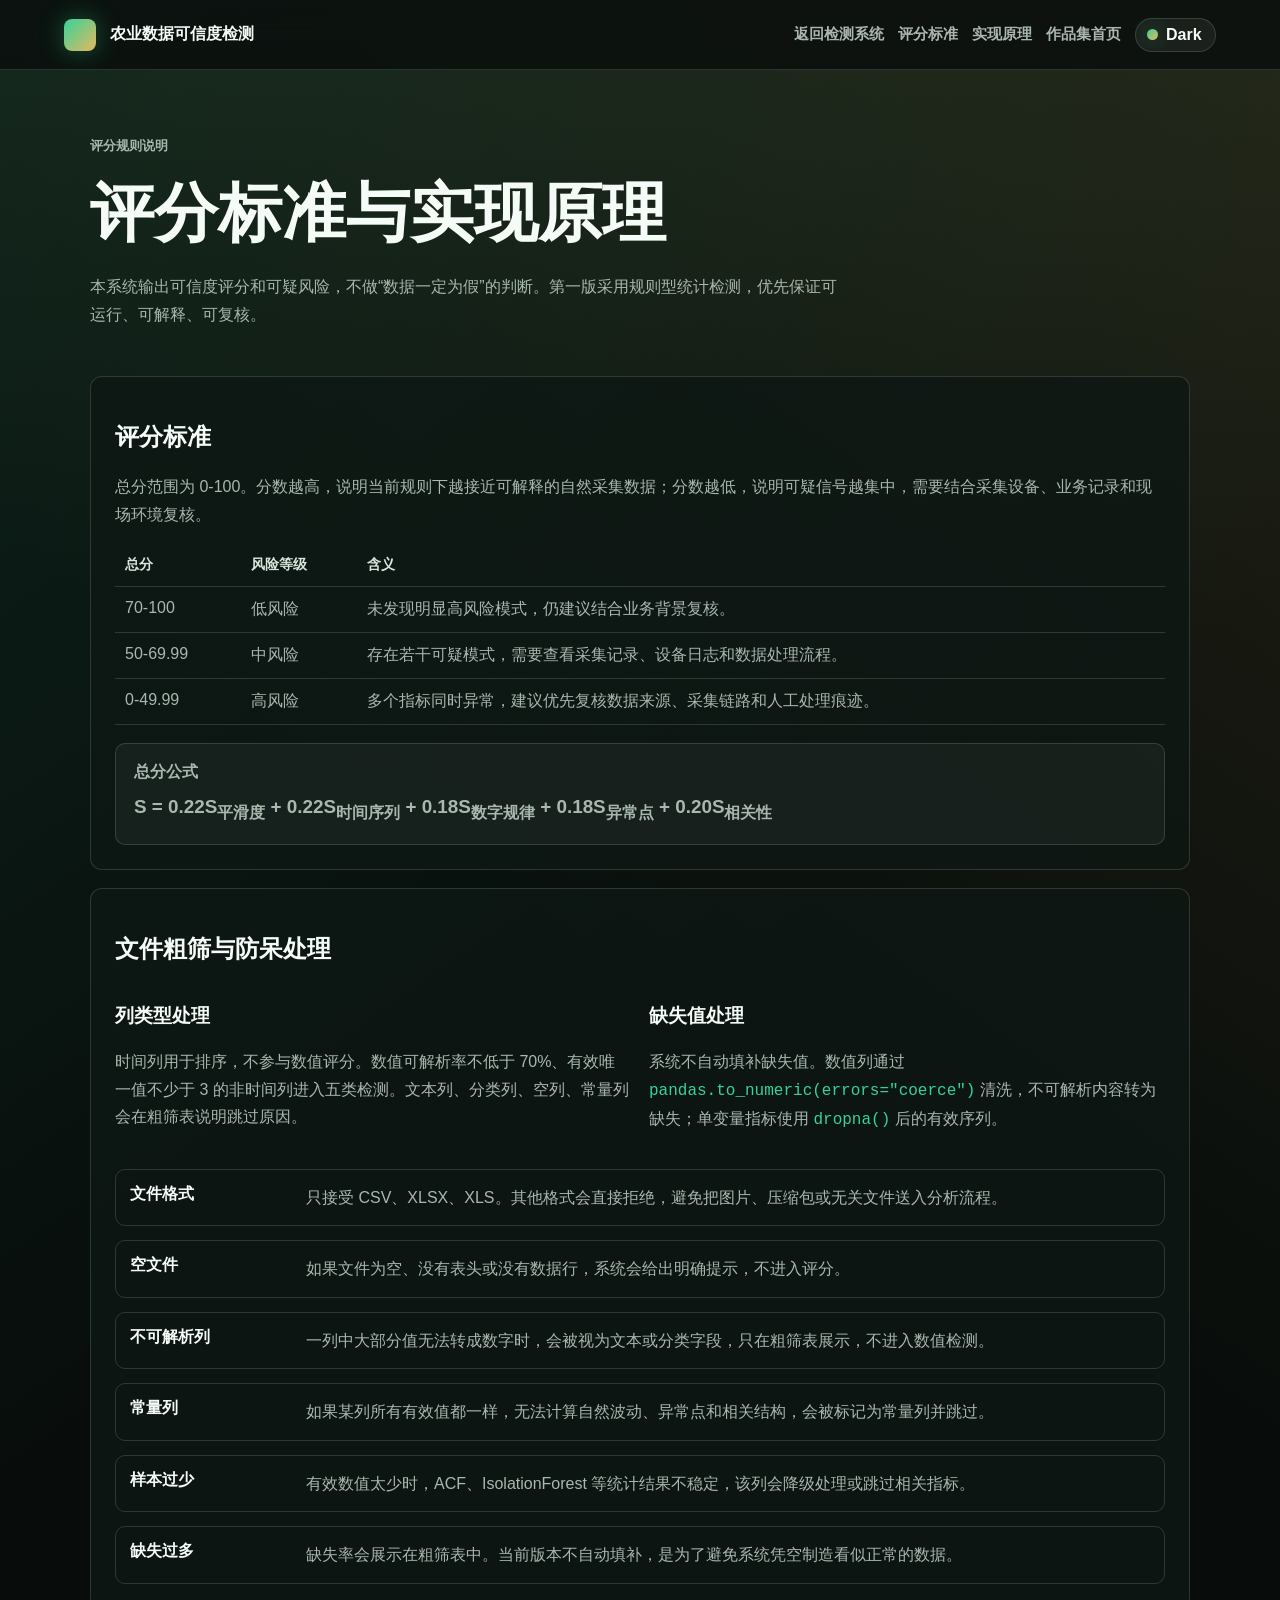
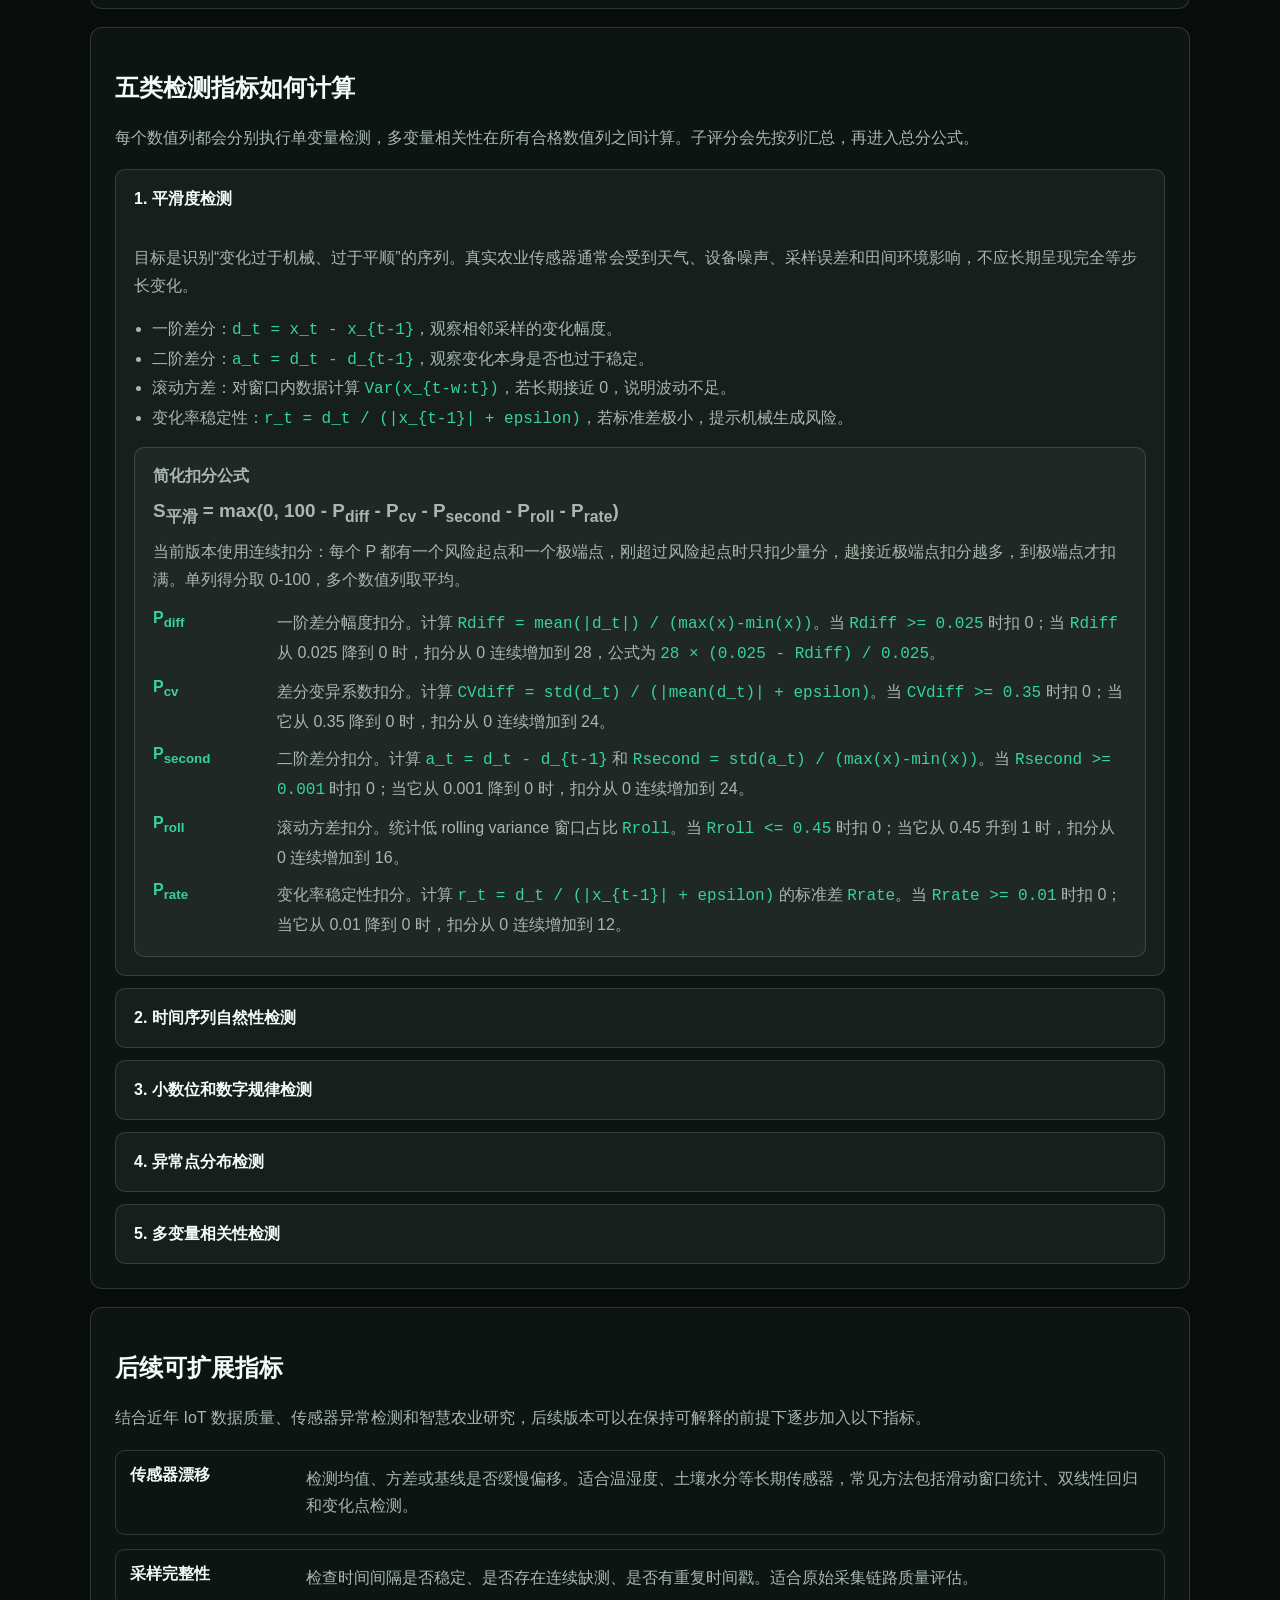
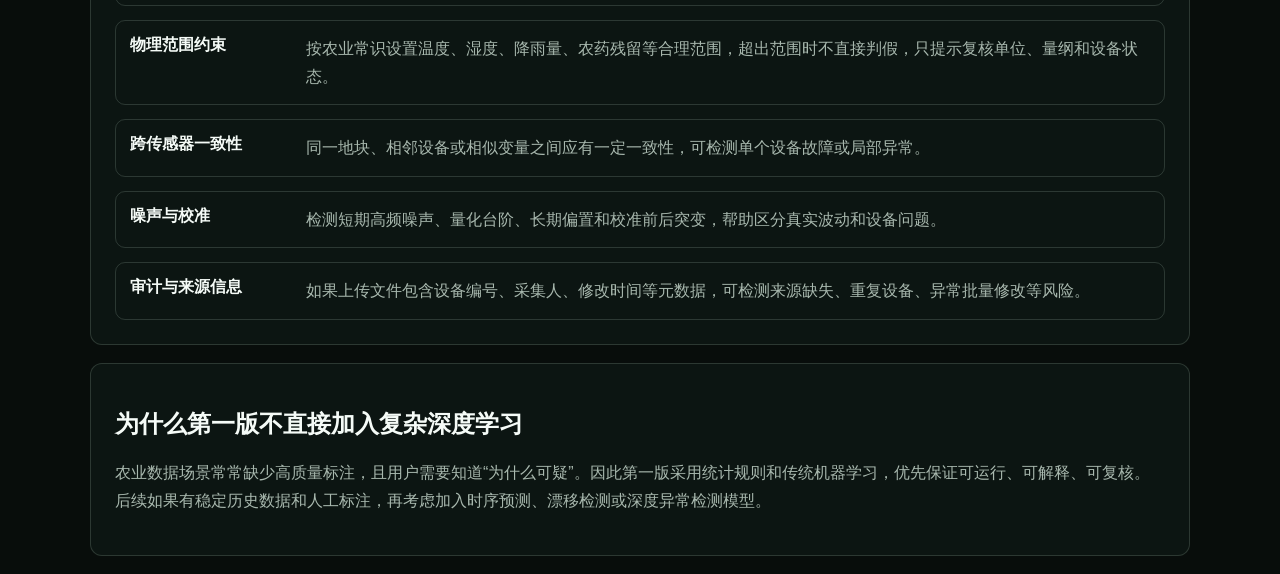
==== web/methodology.html @ 976e3858 "Use continuous penalties for trust scoring" ====
<!doctype html>
<html lang="zh-CN">
<head>
  <meta charset="utf-8">
  <meta name="viewport" content="width=device-width, initial-scale=1">
  <title>评分标准与实现原理</title>
  <script>document.documentElement.dataset.theme = localStorage.getItem("agri-trust-theme") || "dark";</script>
  <link rel="stylesheet" href="assets/styles.css?v=20260522c">
</head>
<body class="method-page">
  <header class="shell-header">
    <a class="brand" href="/agri-trust/">
      <span class="brand-mark"></span>
      <span>农业数据可信度检测</span>
    </a>
    <nav>
      <a href="/agri-trust/">返回检测系统</a>
      <a href="#scoring">评分标准</a>
      <a href="#principles">实现原理</a>
      <a href="http://39.106.238.181/">作品集首页</a>
      <button class="theme-toggle" type="button" data-theme-toggle aria-label="切换深浅色主题">
        <span class="theme-dot"></span>
        <span data-theme-label>Dark</span>
      </button>
    </nav>
  </header>

  <main class="method-wrap">
    <section class="method-hero">
      <p class="eyebrow">评分规则说明</p>
      <h1>评分标准与实现原理</h1>
      <p>本系统输出可信度评分和可疑风险，不做“数据一定为假”的判断。第一版采用规则型统计检测，优先保证可运行、可解释、可复核。</p>
    </section>

    <section id="scoring" class="method-card">
      <h2>评分标准</h2>
      <p>总分范围为 0-100。分数越高，说明当前规则下越接近可解释的自然采集数据；分数越低，说明可疑信号越集中，需要结合采集设备、业务记录和现场环境复核。</p>
      <div class="table-wrap">
        <table>
          <thead><tr><th>总分</th><th>风险等级</th><th>含义</th></tr></thead>
          <tbody>
            <tr><td>70-100</td><td>低风险</td><td>未发现明显高风险模式，仍建议结合业务背景复核。</td></tr>
            <tr><td>50-69.99</td><td>中风险</td><td>存在若干可疑模式，需要查看采集记录、设备日志和数据处理流程。</td></tr>
            <tr><td>0-49.99</td><td>高风险</td><td>多个指标同时异常，建议优先复核数据来源、采集链路和人工处理痕迹。</td></tr>
          </tbody>
        </table>
      </div>
      <div class="formula-box">
        <span>总分公式</span>
        <p class="formula">S = 0.22S<sub>平滑度</sub> + 0.22S<sub>时间序列</sub> + 0.18S<sub>数字规律</sub> + 0.18S<sub>异常点</sub> + 0.20S<sub>相关性</sub></p>
      </div>
    </section>

    <section id="screening" class="method-card">
      <h2>文件粗筛与防呆处理</h2>
      <div class="method-columns">
        <div>
          <h3>列类型处理</h3>
          <p>时间列用于排序，不参与数值评分。数值可解析率不低于 70%、有效唯一值不少于 3 的非时间列进入五类检测。文本列、分类列、空列、常量列会在粗筛表说明跳过原因。</p>
        </div>
        <div>
          <h3>缺失值处理</h3>
          <p>系统不自动填补缺失值。数值列通过 <code>pandas.to_numeric(errors="coerce")</code> 清洗，不可解析内容转为缺失；单变量指标使用 <code>dropna()</code> 后的有效序列。</p>
        </div>
      </div>
      <div class="method-list compact-list">
        <div><b>文件格式</b><span>只接受 CSV、XLSX、XLS。其他格式会直接拒绝，避免把图片、压缩包或无关文件送入分析流程。</span></div>
        <div><b>空文件</b><span>如果文件为空、没有表头或没有数据行，系统会给出明确提示，不进入评分。</span></div>
        <div><b>不可解析列</b><span>一列中大部分值无法转成数字时，会被视为文本或分类字段，只在粗筛表展示，不进入数值检测。</span></div>
        <div><b>常量列</b><span>如果某列所有有效值都一样，无法计算自然波动、异常点和相关结构，会被标记为常量列并跳过。</span></div>
        <div><b>样本过少</b><span>有效数值太少时，ACF、IsolationForest 等统计结果不稳定，该列会降级处理或跳过相关指标。</span></div>
        <div><b>缺失过多</b><span>缺失率会展示在粗筛表中。当前版本不自动填补，是为了避免系统凭空制造看似正常的数据。</span></div>
      </div>
    </section>

    <section id="principles" class="method-card">
      <h2>五类检测指标如何计算</h2>
      <p>每个数值列都会分别执行单变量检测，多变量相关性在所有合格数值列之间计算。子评分会先按列汇总，再进入总分公式。</p>
      <div class="metric-accordion">
        <details open>
          <summary>1. 平滑度检测</summary>
          <p>目标是识别“变化过于机械、过于平顺”的序列。真实农业传感器通常会受到天气、设备噪声、采样误差和田间环境影响，不应长期呈现完全等步长变化。</p>
          <ul>
            <li>一阶差分：<code>d_t = x_t - x_{t-1}</code>，观察相邻采样的变化幅度。</li>
            <li>二阶差分：<code>a_t = d_t - d_{t-1}</code>，观察变化本身是否也过于稳定。</li>
            <li>滚动方差：对窗口内数据计算 <code>Var(x_{t-w:t})</code>，若长期接近 0，说明波动不足。</li>
            <li>变化率稳定性：<code>r_t = d_t / (|x_{t-1}| + epsilon)</code>，若标准差极小，提示机械生成风险。</li>
          </ul>
          <div class="formula-box compact-formula">
            <span>简化扣分公式</span>
            <p class="formula">S<sub>平滑</sub> = max(0, 100 - P<sub>diff</sub> - P<sub>cv</sub> - P<sub>second</sub> - P<sub>roll</sub> - P<sub>rate</sub>)</p>
            <p>当前版本使用连续扣分：每个 P 都有一个风险起点和一个极端点，刚超过风险起点时只扣少量分，越接近极端点扣分越多，到极端点才扣满。单列得分取 0-100，多个数值列取平均。</p>
            <dl class="symbol-list">
              <dt>P<sub>diff</sub></dt><dd>一阶差分幅度扣分。计算 <code>Rdiff = mean(|d_t|) / (max(x)-min(x))</code>。当 <code>Rdiff >= 0.025</code> 时扣 0；当 <code>Rdiff</code> 从 0.025 降到 0 时，扣分从 0 连续增加到 28，公式为 <code>28 × (0.025 - Rdiff) / 0.025</code>。</dd>
              <dt>P<sub>cv</sub></dt><dd>差分变异系数扣分。计算 <code>CVdiff = std(d_t) / (|mean(d_t)| + epsilon)</code>。当 <code>CVdiff >= 0.35</code> 时扣 0；当它从 0.35 降到 0 时，扣分从 0 连续增加到 24。</dd>
              <dt>P<sub>second</sub></dt><dd>二阶差分扣分。计算 <code>a_t = d_t - d_{t-1}</code> 和 <code>Rsecond = std(a_t) / (max(x)-min(x))</code>。当 <code>Rsecond >= 0.001</code> 时扣 0；当它从 0.001 降到 0 时，扣分从 0 连续增加到 24。</dd>
              <dt>P<sub>roll</sub></dt><dd>滚动方差扣分。统计低 rolling variance 窗口占比 <code>Rroll</code>。当 <code>Rroll <= 0.45</code> 时扣 0；当它从 0.45 升到 1 时，扣分从 0 连续增加到 16。</dd>
              <dt>P<sub>rate</sub></dt><dd>变化率稳定性扣分。计算 <code>r_t = d_t / (|x_{t-1}| + epsilon)</code> 的标准差 <code>Rrate</code>。当 <code>Rrate >= 0.01</code> 时扣 0；当它从 0.01 降到 0 时，扣分从 0 连续增加到 12。</dd>
            </dl>
          </div>
        </details>

        <details>
          <summary>2. 时间序列自然性检测</summary>
          <p>目标是判断数据是否具备真实采集数据常见的时间相关性，而不是随机拼接或过度拟合出来的序列。</p>
          <ul>
            <li>自相关：计算 <code>corr(x_t, x_{t-k})</code>，重点观察 lag 1-10 的相关性。</li>
            <li>ACF：使用 <code>statsmodels</code> 计算自相关函数，检查相关性是否随滞后阶数合理衰减。</li>
            <li>趋势变化：用一阶差分符号变化率判断趋势是否过于单调或过度频繁反转。</li>
            <li>周期性线索：观察 ACF 峰值是否显示合理周期，例如温度、湿度常见日周期。</li>
          </ul>
          <div class="formula-box compact-formula">
            <span>简化扣分公式</span>
            <p class="formula">S<sub>时序</sub> = max(0, 100 - P<sub>acf1</sub> - P<sub>sign</sub> - P<sub>trend</sub> - P<sub>acf-high</sub>)</p>
            <p>当前版本使用连续扣分：自相关越接近极端、趋势变化越少、线性趋势越强，扣分越多。接近阈值时只轻微扣分，极端情况才扣满。</p>
            <dl class="symbol-list">
              <dt>P<sub>acf1</sub></dt><dd>一阶自相关扣分。计算 <code>A1 = corr(x_t, x_{t-1})</code>。当 <code>A1</code> 从 0.98 升到 1 时，正相关扣分从 0 连续增加到 22；当 <code>A1</code> 从 -0.2 降到 -1 时，负相关扣分从 0 连续增加到 10。</dd>
              <dt>P<sub>sign</sub></dt><dd>趋势方向变化扣分。统计差分正负号变化率 <code>Rsign</code>。当 <code>Rsign >= 0.08</code> 时扣 0；当它从 0.08 降到 0 时，扣分从 0 连续增加到 20。</dd>
              <dt>P<sub>trend</sub></dt><dd>线性趋势扣分。计算样本序号 <code>t</code> 与数值 <code>x_t</code> 的相关强度 <code>T</code>，同时参考 <code>Rsign</code>。只有在 <code>T > 0.97</code> 且趋势反转偏少时扣分；<code>T</code> 越接近 1、<code>Rsign</code> 越接近 0，扣分越接近 18。</dd>
              <dt>P<sub>acf-high</sub></dt><dd>高阶自相关结构扣分。计算 lag 2 之后 ACF 绝对值最大值 <code>Ahigh</code>。当 <code>Ahigh >= 0.05</code> 时扣 0；当它从 0.05 降到 0 时，扣分从 0 连续增加到 10。</dd>
            </dl>
          </div>
        </details>

        <details>
          <summary>3. 小数位和数字规律检测</summary>
          <p>目标是识别人工录入或生成数据常见的“数字太整齐”现象。真实传感器数据的小数位、尾数和重复值通常不会过于集中。</p>
          <ul>
            <li>整数比例：统计 <code>x mod 1 = 0</code> 的比例。</li>
            <li>小数位分布：统计 0 位、1 位、2 位等小数精度是否异常集中。</li>
            <li>尾数分布：统计末位数字 0-9 的频率，检测是否大量集中在 0、5 或固定尾数。</li>
            <li>重复值比例：统计众数占比和连续重复长度。</li>
            <li>固定步长：观察相邻差分是否频繁落在同一个值。</li>
          </ul>
          <div class="formula-box compact-formula">
            <span>简化扣分公式</span>
            <p class="formula">S<sub>数字</sub> = max(0, 100 - P<sub>int</sub> - P<sub>decimal</sub> - P<sub>tail</sub> - P<sub>round</sub> - P<sub>dup</sub>)</p>
            <p>当前版本使用连续扣分：数字规律越集中，扣分越多；刚超过阈值时只是轻微风险，接近 100% 集中时才扣满。</p>
            <dl class="symbol-list">
              <dt>P<sub>int</sub></dt><dd>整数比例扣分。统计整数比例 <code>Rint</code>。当 <code>Rint <= 0.75</code> 时扣 0；当它从 0.75 升到 1 时，扣分从 0 连续增加到 24。</dd>
              <dt>P<sub>decimal</sub></dt><dd>小数位集中扣分。统计最常见小数位占比 <code>Rdecimal</code>。当 <code>Rdecimal <= 0.90</code> 时扣 0；当它从 0.90 升到 1 时，扣分从 0 连续增加到 20。</dd>
              <dt>P<sub>tail</sub></dt><dd>尾数集中扣分。统计最常见尾数占比 <code>Rtail</code>。当 <code>Rtail <= 0.35</code> 时扣 0；当它从 0.35 升到 1 时，扣分从 0 连续增加到 18。</dd>
              <dt>P<sub>round</sub></dt><dd>固定刻度扣分。统计落在 0.05 整数倍上的比例 <code>Rround</code>。当 <code>Rround <= 0.80</code> 时扣 0；当它从 0.80 升到 1 时，扣分从 0 连续增加到 16。</dd>
              <dt>P<sub>dup</sub></dt><dd>重复值扣分。计算重复比例 <code>Rdup = 1 - 唯一值数量 / 有效样本数</code>。当 <code>Rdup <= 0.45</code> 时扣 0；当它从 0.45 升到 1 时，扣分从 0 连续增加到 12。</dd>
            </dl>
          </div>
        </details>

        <details>
          <summary>4. 异常点分布检测</summary>
          <p>目标是判断序列中是否存在合理的自然波动。农业原始采集数据完全没有异常点并不一定更可信，可能意味着被过度清洗或生成得过于完美。</p>
          <ul>
            <li>z-score：<code>z = (x - mean) / std</code>，通常关注 <code>|z| &gt; 3</code> 的点。</li>
            <li>IQR：计算 <code>Q1 - 1.5IQR</code> 和 <code>Q3 + 1.5IQR</code> 外的点。</li>
            <li>IsolationForest：使用 <code>scikit-learn</code> 对单列数值进行无监督异常检测。</li>
            <li>异常比例：统计异常点占比是否过低或过高。</li>
          </ul>
          <div class="formula-box compact-formula">
            <span>简化扣分公式</span>
            <p class="formula">S<sub>异常</sub> = max(0, 100 - P<sub>none</sub> - P<sub>many</sub> - P<sub>few</sub> - P<sub>cv</sub>)</p>
            <p>当前版本使用连续扣分：异常点太少或太多都会增加风险，越接近极端情况扣分越多。“没有异常”不会被当成更好，而是作为可能过度清洗的线索。</p>
            <dl class="symbol-list">
              <dt>P<sub>none</sub></dt><dd>自然异常不足扣分。计算 z-score 和 IQR 检出的最大异常比例 <code>Rnatural</code>。当 <code>Rnatural >= 0.02</code> 时扣 0；当它从 0.02 降到 0 时，扣分从 0 连续增加到 28。</dd>
              <dt>P<sub>many</sub></dt><dd>异常过多扣分。综合 z-score、IQR 和 IsolationForest 的最大异常比例 <code>Rout</code>。当 <code>Rout <= 0.25</code> 时扣 0；当它从 0.25 升到 1 时，扣分从 0 连续增加到 24。</dd>
              <dt>P<sub>few</sub></dt><dd>异常过少扣分。样本量足够时，如果综合异常比例 <code>Rout</code> 低于 0.02，会从 0.02 到 0 连续扣 0-10 分，用于提示可能过度清洗。</dd>
              <dt>P<sub>cv</sub></dt><dd>整体变异不足扣分。计算 <code>CV = std(x) / (|mean(x)| + epsilon)</code>。当 <code>CV >= 0.005</code> 时扣 0；当它从 0.005 降到 0 时，扣分从 0 连续增加到 16。</dd>
            </dl>
          </div>
        </details>

        <details>
          <summary>5. 多变量相关性检测</summary>
          <p>目标是发现变量之间过强相关、完美线性关系或人为复制列。真实农业变量可能相关，但通常不会长期保持完全线性。</p>
          <ul>
            <li>Pearson 相关：检测线性关系，计算 <code>corr(X, Y)</code>。</li>
            <li>Spearman 相关：检测单调关系，适合非线性但排序关系很强的变量。</li>
            <li>相关矩阵：对所有合格数值列两两计算，并生成热力图。</li>
            <li>高相关阈值：若多个变量绝对相关系数接近 1，需要提示人工复核。</li>
          </ul>
          <div class="formula-box compact-formula">
            <span>简化扣分公式</span>
            <p class="formula">S<sub>相关</sub> = max(0, 100 - P<sub>perfect</sub> - P<sub>high</sub> - P<sub>avg</sub>)</p>
            <p>当前版本使用连续扣分：相关系数越接近 1 或 -1，扣分越多；只有近乎完美相关时才扣满。</p>
            <dl class="symbol-list">
              <dt>P<sub>perfect</sub></dt><dd>近乎完美相关扣分。计算所有变量对的 Pearson/Spearman 最大绝对相关 <code>Cmax</code>。当 <code>Cmax <= 0.999</code> 时扣 0；当它从 0.999 升到 1 时，扣分从 0 连续增加到 35。</dd>
              <dt>P<sub>high</sub></dt><dd>过强相关扣分。仍使用 <code>Cmax</code>。当 <code>Cmax <= 0.99</code> 时扣 0；当它从 0.99 升到 0.999 时，扣分从 0 连续增加到 14。</dd>
              <dt>P<sub>avg</sub></dt><dd>整体同步扣分。计算全部变量对 Pearson 绝对值平均数 <code>Cavg</code>。变量对不少于 3 时，若 <code>Cavg</code> 从 0.96 升到 1，扣分从 0 连续增加到 18。</dd>
            </dl>
          </div>
        </details>
      </div>
    </section>

    <section class="method-card">
      <h2>后续可扩展指标</h2>
      <p>结合近年 IoT 数据质量、传感器异常检测和智慧农业研究，后续版本可以在保持可解释的前提下逐步加入以下指标。</p>
      <div class="method-list compact-list">
        <div><b>传感器漂移</b><span>检测均值、方差或基线是否缓慢偏移。适合温湿度、土壤水分等长期传感器，常见方法包括滑动窗口统计、双线性回归和变化点检测。</span></div>
        <div><b>采样完整性</b><span>检查时间间隔是否稳定、是否存在连续缺测、是否有重复时间戳。适合原始采集链路质量评估。</span></div>
        <div><b>物理范围约束</b><span>按农业常识设置温度、湿度、降雨量、农药残留等合理范围，超出范围时不直接判假，只提示复核单位、量纲和设备状态。</span></div>
        <div><b>跨传感器一致性</b><span>同一地块、相邻设备或相似变量之间应有一定一致性，可检测单个设备故障或局部异常。</span></div>
        <div><b>噪声与校准</b><span>检测短期高频噪声、量化台阶、长期偏置和校准前后突变，帮助区分真实波动和设备问题。</span></div>
        <div><b>审计与来源信息</b><span>如果上传文件包含设备编号、采集人、修改时间等元数据，可检测来源缺失、重复设备、异常批量修改等风险。</span></div>
      </div>
    </section>

    <section class="method-card">
      <h2>为什么第一版不直接加入复杂深度学习</h2>
      <p>农业数据场景常常缺少高质量标注，且用户需要知道“为什么可疑”。因此第一版采用统计规则和传统机器学习，优先保证可运行、可解释、可复核。后续如果有稳定历史数据和人工标注，再考虑加入时序预测、漂移检测或深度异常检测模型。</p>
    </section>
  </main>
  <script src="assets/theme.js?v=20260522c"></script>
</body>
</html>
---- web/assets/styles.css ----
:root {
  color-scheme: dark;
  --bg: #080d0b;
  --panel: rgba(14, 24, 20, 0.82);
  --panel-strong: rgba(18, 32, 26, 0.94);
  --line: rgba(188, 214, 198, 0.18);
  --ink: #f5fbf7;
  --muted: #a8b8ae;
  --green: #36d399;
  --green-dark: #16794f;
  --teal: #23b5a9;
  --gold: #e5b85f;
  --red: #ff6b6b;
  --body-wash-a: rgba(54, 211, 153, 0.11);
  --body-wash-b: rgba(229, 184, 95, 0.12);
  --header-bg: rgba(8, 13, 11, 0.76);
  --shadow: 0 24px 80px rgba(0, 0, 0, 0.28);
  --hero-panel-bg: linear-gradient(180deg, rgba(19, 35, 29, 0.95), rgba(9, 15, 13, 0.9));
  --score-core: #0b1210;
  --bar-track: rgba(255, 255, 255, 0.08);
  --ghost-bg: rgba(255, 255, 255, 0.06);
  --soft-card: rgba(255, 255, 255, 0.045);
  --chart-bg: #ffffff;
  --table-head: #d8e7dd;
  --button-ink: #062018;
  --risk-color: var(--green);
}

:root[data-theme="light"] {
  color-scheme: light;
  --bg: #f4f7f4;
  --panel: rgba(255, 255, 255, 0.86);
  --panel-strong: rgba(255, 255, 255, 0.96);
  --line: rgba(35, 65, 50, 0.16);
  --ink: #111827;
  --muted: #5f6f66;
  --green: #16794f;
  --green-dark: #14532d;
  --teal: #0f766e;
  --gold: #a66f16;
  --red: #c2413a;
  --body-wash-a: rgba(22, 121, 79, 0.12);
  --body-wash-b: rgba(166, 111, 22, 0.10);
  --header-bg: rgba(255, 255, 255, 0.82);
  --shadow: 0 24px 70px rgba(17, 24, 39, 0.10);
  --hero-panel-bg: linear-gradient(180deg, rgba(255, 255, 255, 0.94), rgba(237, 246, 240, 0.9));
  --score-core: #ffffff;
  --bar-track: rgba(22, 55, 40, 0.10);
  --ghost-bg: rgba(255, 255, 255, 0.70);
  --soft-card: rgba(255, 255, 255, 0.62);
  --chart-bg: #ffffff;
  --table-head: #20362b;
  --button-ink: #062018;
  --risk-color: var(--green);
}

* {
  box-sizing: border-box;
  letter-spacing: 0;
}

[v-cloak] {
  display: none;
}

body {
  margin: 0;
  min-height: 100vh;
  background:
    linear-gradient(145deg, var(--body-wash-a), transparent 32%),
    linear-gradient(215deg, var(--body-wash-b), transparent 31%),
    var(--bg);
  color: var(--ink);
  font-family: Inter, ui-sans-serif, -apple-system, BlinkMacSystemFont, "Segoe UI", "PingFang SC", "Microsoft YaHei", sans-serif;
  transition: background-color 180ms ease, color 180ms ease;
}

a {
  color: inherit;
}

button,
input {
  font: inherit;
}

.trust-app,
.method-page {
  min-height: 100vh;
}

.shell-header {
  position: sticky;
  top: 0;
  z-index: 20;
  display: flex;
  align-items: center;
  justify-content: space-between;
  gap: 20px;
  min-height: 70px;
  padding: 0 clamp(18px, 5vw, 64px);
  border-bottom: 1px solid var(--line);
  background: var(--header-bg);
  backdrop-filter: blur(18px);
}

.brand,
.shell-header nav {
  display: flex;
  align-items: center;
  gap: 14px;
}

.brand {
  text-decoration: none;
  font-weight: 800;
}

.brand-mark {
  width: 32px;
  height: 32px;
  border-radius: 8px;
  background: linear-gradient(135deg, var(--green), var(--gold));
  box-shadow: 0 0 24px rgba(54, 211, 153, 0.35);
}

.shell-header nav a {
  color: var(--muted);
  text-decoration: none;
  font-weight: 650;
  font-size: 0.95rem;
}

.theme-toggle {
  display: inline-flex;
  align-items: center;
  gap: 8px;
  min-height: 34px;
  padding: 0 11px;
  border: 1px solid var(--line);
  border-radius: 999px;
  color: var(--ink);
  background: var(--ghost-bg);
  cursor: pointer;
  font-weight: 800;
  transition: border-color 160ms ease, background 160ms ease, transform 160ms ease;
}

.theme-toggle:hover {
  border-color: var(--green);
  transform: translateY(-1px);
}

.theme-toggle [data-theme-label] {
  min-width: 38px;
  text-align: left;
}

.theme-dot {
  width: 11px;
  height: 11px;
  border-radius: 50%;
  background: linear-gradient(135deg, var(--green), var(--gold));
  box-shadow: 0 0 18px rgba(54, 211, 153, 0.45);
}

main {
  width: min(1260px, calc(100% - 36px));
  margin: 0 auto;
}

.hero-grid {
  display: grid;
  grid-template-columns: minmax(0, 1.03fr) minmax(360px, 0.97fr);
  gap: 28px;
  align-items: center;
  padding: 36px 0 28px;
}

.hero-copy,
.hero-panel,
.glass-section,
.reasons-card,
.metric-card {
  border: 1px solid var(--line);
  background: var(--panel);
  box-shadow: var(--shadow);
  backdrop-filter: blur(18px);
}

.hero-copy {
  min-height: 470px;
  border-radius: 14px;
  padding: clamp(24px, 3.4vw, 42px);
}

.eyebrow,
.section-title {
  margin: 0;
  color: var(--green);
  font-size: 0.82rem;
  font-weight: 850;
  text-transform: uppercase;
}

.hero-copy h1 {
  max-width: 760px;
  margin: 18px 0 0;
  font-size: clamp(2.22rem, 5.1vw, 4.35rem);
  line-height: 1.05;
}

.hero-lead {
  max-width: 760px;
  margin: 20px 0 0;
  color: var(--muted);
  font-size: 1.08rem;
  line-height: 1.82;
}

.hero-actions {
  display: flex;
  flex-wrap: wrap;
  gap: 12px;
  margin-top: 24px;
}

.primary-action,
.ghost-action,
.download-report {
  min-height: 46px;
  display: inline-flex;
  align-items: center;
  justify-content: center;
  border-radius: 8px;
  padding: 0 16px;
  cursor: pointer;
  text-decoration: none;
  font-weight: 800;
}

.primary-action {
  color: var(--button-ink);
  background: linear-gradient(135deg, var(--green), #b7f7d4);
  border: 0;
  box-shadow: 0 18px 40px rgba(54, 211, 153, 0.18);
}

.primary-action input {
  display: none;
}

.ghost-action {
  color: var(--ink);
  background: var(--ghost-bg);
  border: 1px solid var(--line);
}

.status-line {
  margin-top: 20px;
  color: var(--muted);
}

.status-line.error {
  color: var(--red);
}

.hero-panel {
  border-radius: 14px;
  padding: 22px;
  background: var(--hero-panel-bg);
}

.risk-low {
  --risk-color: var(--green);
}

.risk-medium {
  --risk-color: var(--gold);
}

.risk-high {
  --risk-color: var(--red);
}

.risk-idle {
  --risk-color: var(--teal);
}

.risk-blocked {
  --risk-color: var(--red);
}

.panel-top {
  display: flex;
  gap: 8px;
  margin-bottom: 24px;
}

.panel-top span {
  width: 10px;
  height: 10px;
  border-radius: 50%;
  background: var(--green);
}

.panel-top span:nth-child(1) { background: #ff7a7a; }
.panel-top span:nth-child(2) { background: var(--gold); }

.score-orbit {
  display: grid;
  grid-template-columns: 190px 1fr;
  gap: 22px;
  align-items: center;
}

.score-ring {
  display: grid;
  place-items: center;
  width: 190px;
  height: 190px;
  border-radius: 50%;
}

.score-core {
  display: grid;
  place-items: center;
  width: 138px;
  height: 138px;
  border-radius: 50%;
  background: var(--score-core);
  text-align: center;
}

.score-ring strong {
  color: var(--risk-color);
  font-size: 2.72rem;
  line-height: 1;
}

.score-ring strong.score-text-small {
  max-width: 112px;
  font-size: 1.48rem;
  line-height: 1.18;
}

.score-core span,
.score-core em,
.score-orbit p,
.score-orbit small {
  color: var(--muted);
}

.score-core span,
.score-core em {
  font-size: 0.78rem;
  font-style: normal;
  font-weight: 800;
}

.score-orbit h2 {
  margin: 8px 0;
  font-size: 2rem;
}

.mini-bars {
  display: grid;
  gap: 16px;
  margin-top: 28px;
}

.no-data-warning {
  margin-top: 18px;
  padding: 12px 14px;
  border: 1px solid rgba(255, 122, 122, 0.42);
  border-radius: 10px;
  color: var(--red);
  background: rgba(255, 122, 122, 0.1);
  line-height: 1.6;
  font-weight: 800;
}

.mini-bars div {
  display: grid;
  grid-template-columns: 48px 1fr 42px;
  gap: 12px;
  align-items: center;
  color: var(--muted);
}

.mini-bars i {
  height: 8px;
  border-radius: 999px;
  background: var(--bar-track);
  overflow: hidden;
}

.mini-bars b {
  display: block;
  height: 100%;
  border-radius: inherit;
  background: linear-gradient(90deg, var(--risk-color), var(--gold));
}

.progress-box {
  margin-top: 22px;
}

.progress-track {
  height: 9px;
  border-radius: 999px;
  background: var(--bar-track);
  overflow: hidden;
}

.progress-track i {
  display: block;
  height: 100%;
  border-radius: inherit;
  background: linear-gradient(90deg, var(--risk-color), var(--gold));
  transition: width 180ms ease;
}

.progress-box span {
  display: block;
  margin-top: 8px;
  color: var(--muted);
  font-size: 0.88rem;
}

.stats-strip {
  display: grid;
  grid-template-columns: repeat(3, minmax(0, 1fr));
  gap: 10px;
  margin-top: 18px;
}

.stats-strip div {
  border: 1px solid var(--line);
  border-radius: 8px;
  background: var(--soft-card);
  padding: 10px;
}

.stats-strip strong,
.stats-strip span {
  display: block;
}

.stats-strip strong {
  color: var(--risk-color);
  font-size: 1.16rem;
}

.stats-strip span {
  margin-top: 4px;
  color: var(--muted);
  font-size: 0.78rem;
}

.summary-grid {
  display: grid;
  grid-template-columns: repeat(4, minmax(0, 1fr));
  gap: 14px;
  margin: 10px 0 22px;
}

.metric-card {
  border-radius: 10px;
  padding: 18px;
}

.metric-card span {
  display: block;
  color: var(--muted);
  font-size: 0.86rem;
}

.metric-card strong {
  display: block;
  margin-top: 8px;
  font-size: 1.35rem;
  word-break: break-word;
}

.workspace {
  display: grid;
  grid-template-columns: 320px minmax(0, 1fr);
  gap: 18px;
  align-items: start;
  margin-bottom: 64px;
}

.sheet-note {
  margin: 0 0 22px;
}

.sheet-note p {
  margin: 8px 0 0;
  color: var(--muted);
  line-height: 1.68;
}

.reasons-card,
.glass-section {
  border-radius: 12px;
  padding: 22px;
}

.reasons-card {
  position: sticky;
  top: 88px;
}

.reasons-card ul {
  padding-left: 18px;
  color: var(--muted);
  line-height: 1.7;
}

.download-report {
  width: 100%;
  color: var(--button-ink);
  background: var(--green);
}

.content-stack {
  display: grid;
  gap: 18px;
}

.section-head {
  display: flex;
  align-items: end;
  justify-content: space-between;
  gap: 16px;
  margin-bottom: 18px;
}

.section-head h2 {
  margin: 8px 0 0;
  font-size: 1.7rem;
}

.table-wrap {
  overflow: auto;
}

table {
  width: 100%;
  border-collapse: collapse;
  min-width: 780px;
}

th,
td {
  border-bottom: 1px solid var(--line);
  padding: 12px 10px;
  text-align: left;
  vertical-align: top;
  color: var(--muted);
}

th {
  color: var(--table-head);
  font-size: 0.86rem;
}

.pill {
  display: inline-flex;
  padding: 4px 8px;
  border-radius: 999px;
  color: #0b2118;
  background: #b7f7d4;
  font-weight: 800;
  white-space: nowrap;
}

.indicator-grid,
.column-grid,
.chart-grid {
  display: grid;
  gap: 14px;
}

.indicator-grid {
  grid-template-columns: repeat(5, minmax(0, 1fr));
}

.indicator-card,
.column-card {
  border: 1px solid var(--line);
  border-radius: 10px;
  background: var(--soft-card);
  padding: 16px;
}

.indicator-card span,
.indicator-card small {
  color: var(--muted);
}

.indicator-card strong {
  display: block;
  margin: 10px 0;
  font-size: 2.2rem;
}

.column-grid {
  grid-template-columns: repeat(2, minmax(0, 1fr));
}

.column-card h3 {
  margin: 0 0 14px;
}

.check-row {
  display: grid;
  grid-template-columns: 1fr 58px;
  gap: 12px;
  padding: 12px 0;
  border-top: 1px solid var(--line);
}

.check-row p {
  margin: 6px 0 0;
  color: var(--muted);
  line-height: 1.62;
}

.check-row strong {
  color: var(--green);
  font-size: 1.25rem;
  text-align: right;
}

.chart-grid {
  grid-template-columns: repeat(2, minmax(0, 1fr));
}

.section-desc {
  margin: 8px 0 0;
  color: var(--muted);
  line-height: 1.7;
}

.chart-card {
  position: relative;
  margin: 0;
  border: 1px solid var(--line);
  border-radius: 10px;
  background: var(--chart-bg);
  overflow: hidden;
}

.chart-card img {
  width: 100%;
  height: auto;
  display: block;
}

.chart-card figcaption {
  padding: 12px 14px 14px;
  border-top: 1px solid var(--line);
}

.chart-card figcaption b,
.chart-card figcaption span {
  display: block;
}

.chart-card figcaption span {
  margin-top: 6px;
  color: var(--muted);
  line-height: 1.62;
  font-size: 0.9rem;
}

.empty-message {
  color: var(--muted);
}

.modal-backdrop {
  position: fixed;
  inset: 0;
  z-index: 50;
  display: grid;
  place-items: center;
  padding: 20px;
  background: rgba(0, 0, 0, 0.52);
  backdrop-filter: blur(10px);
}

.alert-modal {
  width: min(460px, 100%);
  border: 1px solid var(--line);
  border-radius: 14px;
  background: var(--panel);
  box-shadow: var(--shadow);
  padding: 24px;
}

.alert-modal h2 {
  margin: 10px 0;
}

.alert-modal p {
  color: var(--muted);
  line-height: 1.7;
}

.modal-action {
  width: 100%;
  margin-top: 14px;
}

.method-wrap {
  max-width: 1100px;
}

.method-hero {
  padding: 64px 0 30px;
}

.method-hero h1 {
  margin: 12px 0;
  font-size: clamp(2.4rem, 5vw, 4.4rem);
}

.method-hero p {
  max-width: 760px;
  color: var(--muted);
  line-height: 1.8;
}

.method-grid,
.method-columns {
  display: grid;
  grid-template-columns: 1fr 1fr;
  gap: 18px;
}

.method-grid article,
.method-card {
  border: 1px solid var(--line);
  border-radius: 12px;
  background: var(--panel);
  padding: 24px;
  margin-bottom: 18px;
}

.formula {
  color: var(--green);
  font-weight: 850;
  font-size: 1.18rem;
}

.formula-box {
  margin-top: 18px;
  padding: 18px;
  border: 1px solid var(--line);
  border-radius: 10px;
  background: var(--soft-card);
}

.formula-box span {
  color: var(--muted);
  font-weight: 800;
}

.formula-box p {
  margin: 8px 0 0;
}

.compact-formula {
  margin: 14px 0 18px;
}

.compact-formula p:not(.formula) {
  color: var(--muted);
  line-height: 1.72;
}

.symbol-list {
  display: grid;
  grid-template-columns: 110px 1fr;
  gap: 10px 14px;
  margin: 16px 0 0;
}

.symbol-list dt {
  color: var(--green);
  font-weight: 900;
}

.symbol-list dd {
  margin: 0;
  color: var(--muted);
  line-height: 1.72;
}

.method-list {
  display: grid;
  gap: 14px;
}

.method-list div {
  display: grid;
  grid-template-columns: 160px 1fr;
  gap: 16px;
  padding: 14px;
  border: 1px solid var(--line);
  border-radius: 10px;
}

.method-list span,
.method-card p {
  color: var(--muted);
  line-height: 1.72;
}

.compact-list {
  margin-top: 18px;
}

.metric-accordion {
  display: grid;
  gap: 12px;
  margin-top: 18px;
}

.metric-accordion details {
  border: 1px solid var(--line);
  border-radius: 10px;
  background: var(--soft-card);
  padding: 0 18px;
}

.metric-accordion summary {
  min-height: 58px;
  display: flex;
  align-items: center;
  color: var(--ink);
  cursor: pointer;
  font-weight: 850;
}

.metric-accordion summary::marker {
  color: var(--green);
}

.metric-accordion p,
.metric-accordion li {
  color: var(--muted);
  line-height: 1.72;
}

.metric-accordion ul {
  margin: 0;
  padding-left: 18px;
}

.metric-accordion code,
.method-card code {
  color: var(--green);
  font-family: ui-monospace, SFMono-Regular, Menlo, Monaco, Consolas, "Liberation Mono", monospace;
}

@media (max-width: 960px) {
  .shell-header {
    align-items: flex-start;
    flex-direction: column;
    padding: 14px 18px;
  }

  .hero-grid,
  .workspace,
  .summary-grid,
  .indicator-grid,
  .column-grid,
  .chart-grid,
  .method-grid,
  .method-columns,
  .method-list div,
  .symbol-list {
    grid-template-columns: 1fr;
  }

  .hero-grid {
    padding-top: 24px;
  }

  .hero-copy {
    min-height: auto;
  }

  .score-orbit {
    grid-template-columns: 1fr;
  }

  .reasons-card {
    position: static;
  }

  table {
    min-width: 680px;
  }
}
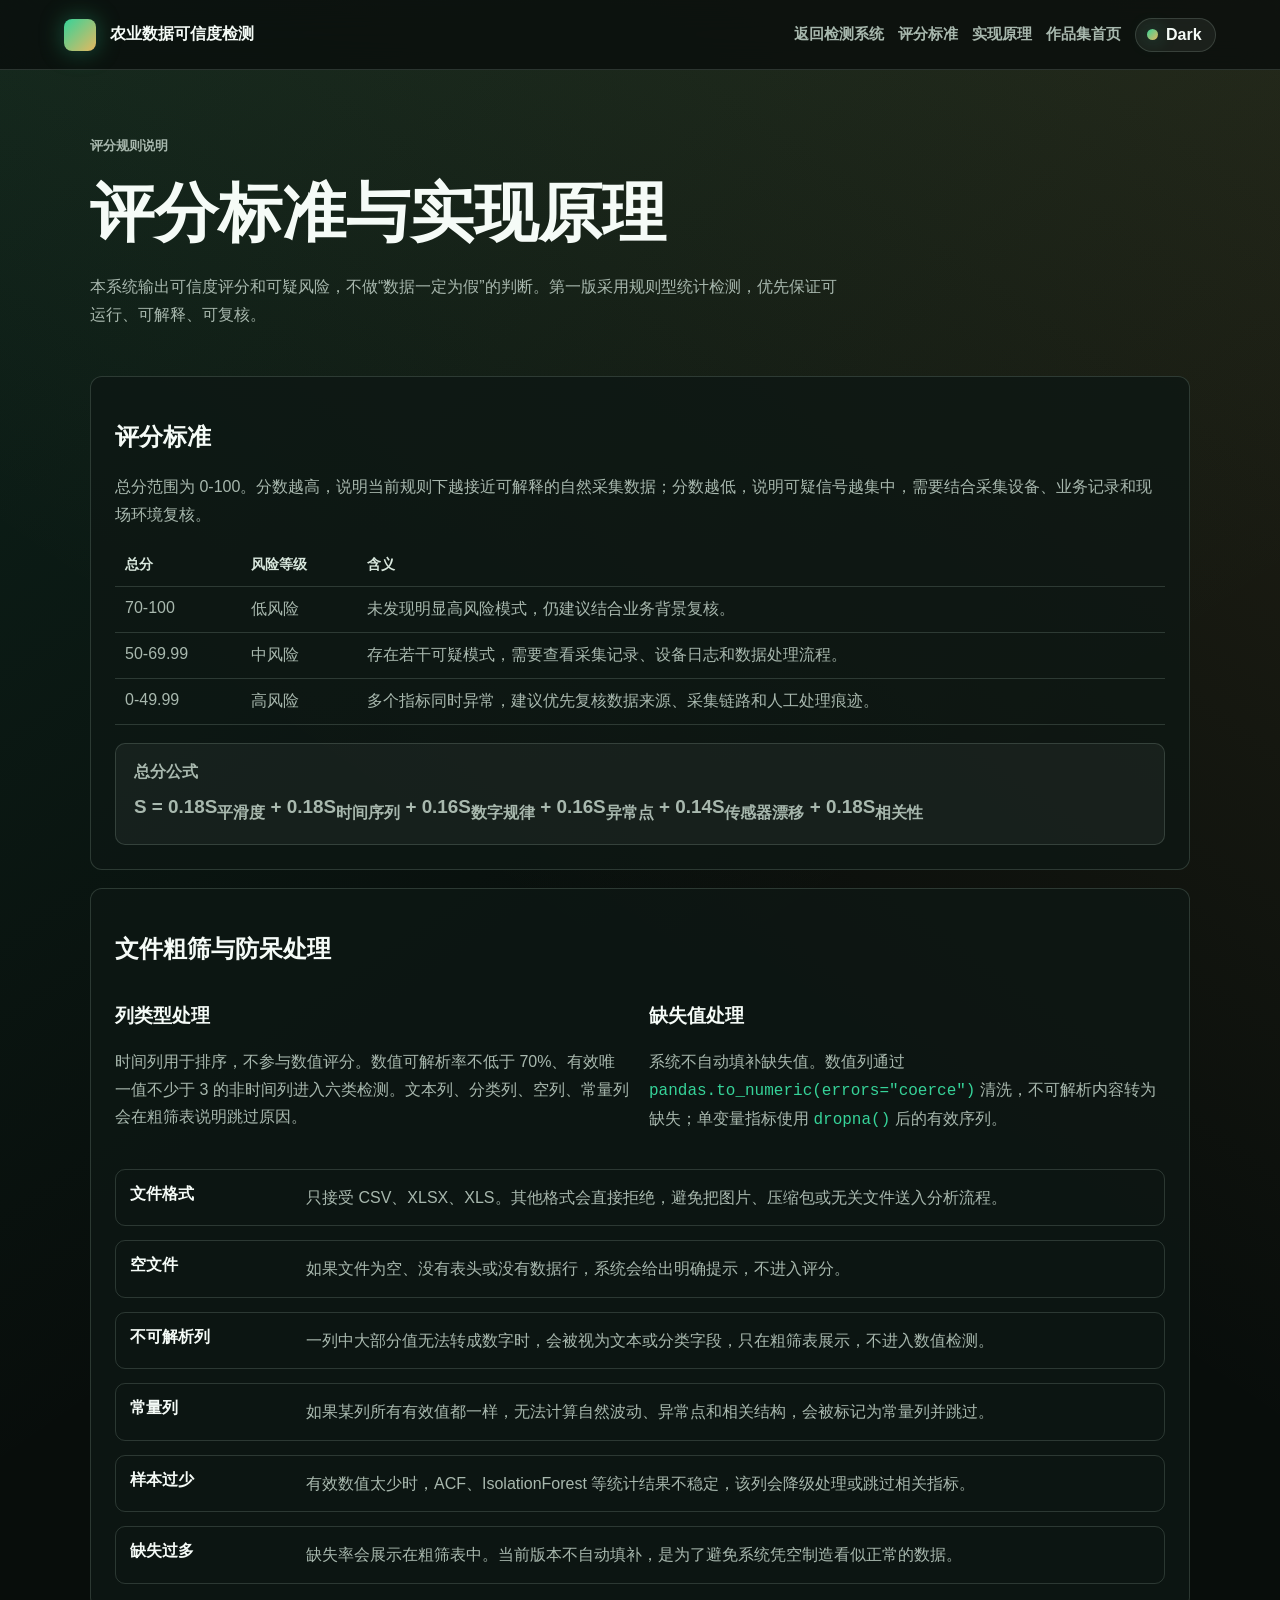
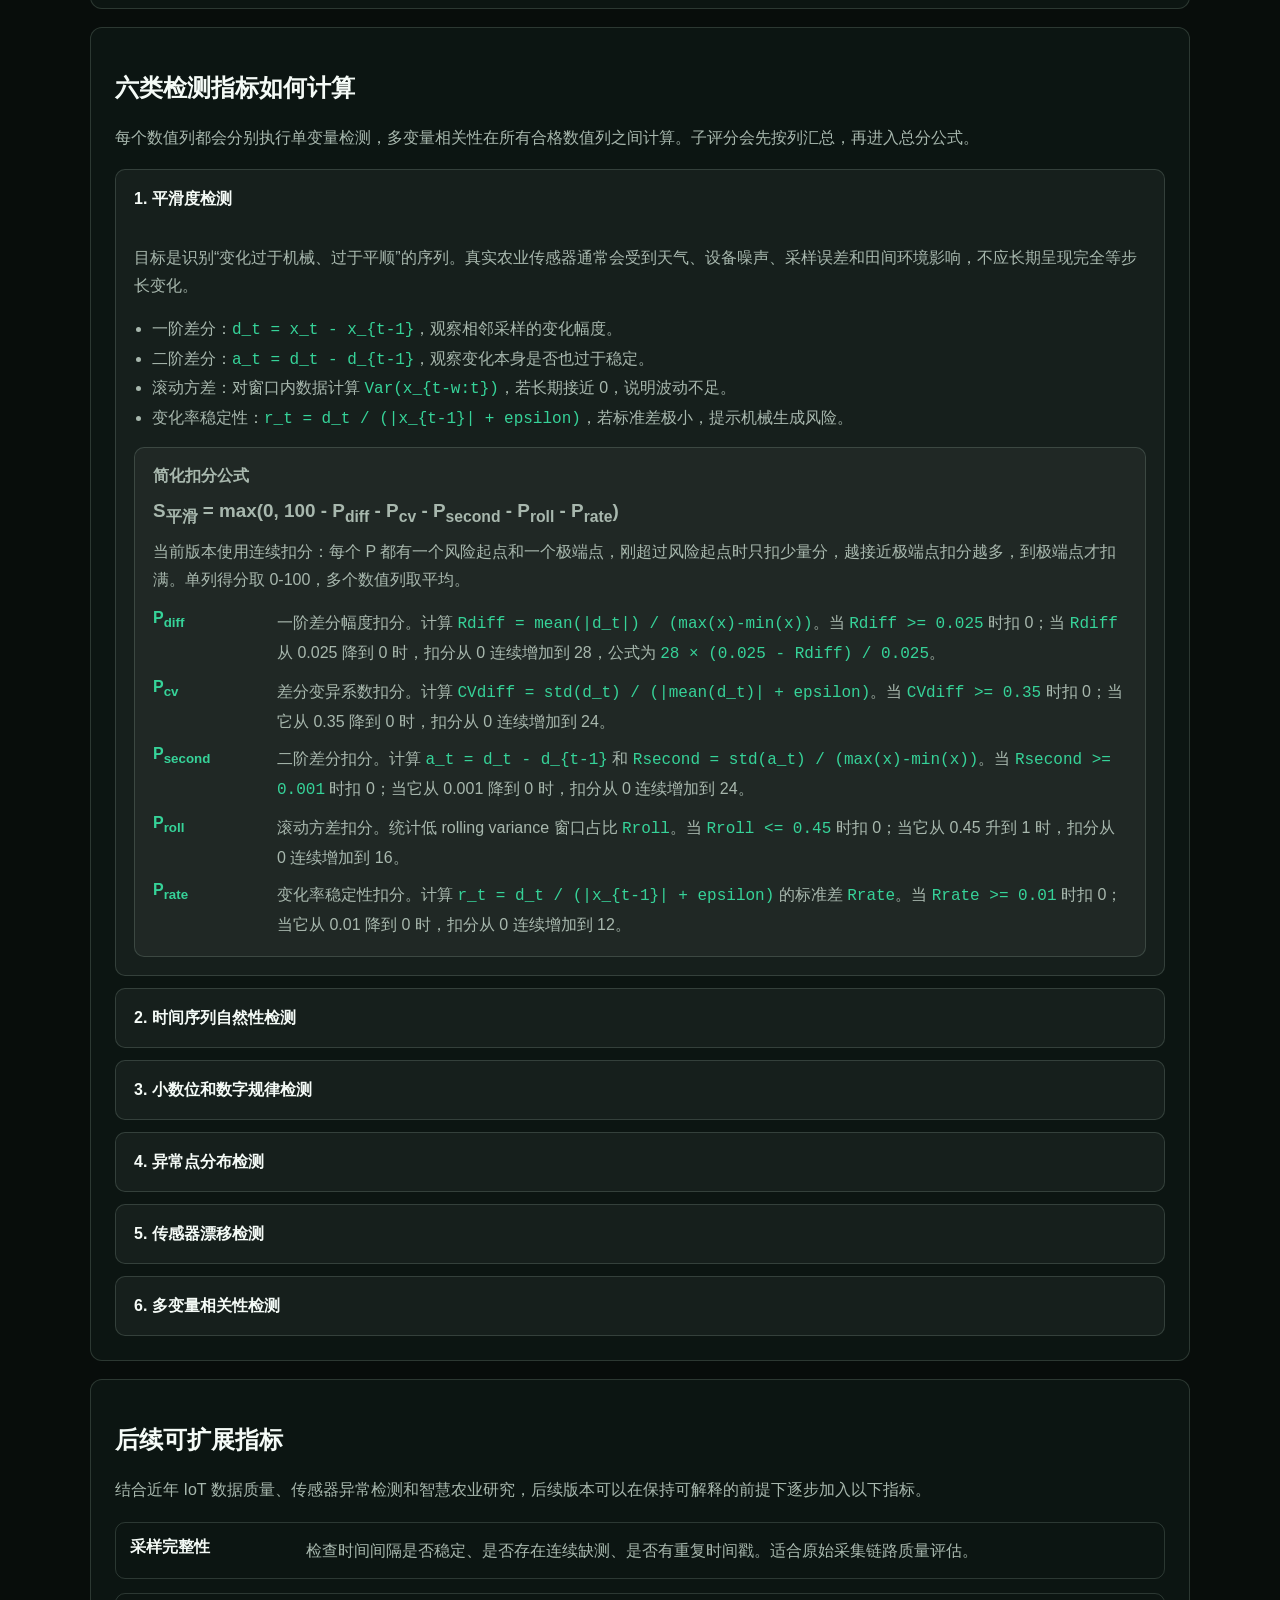
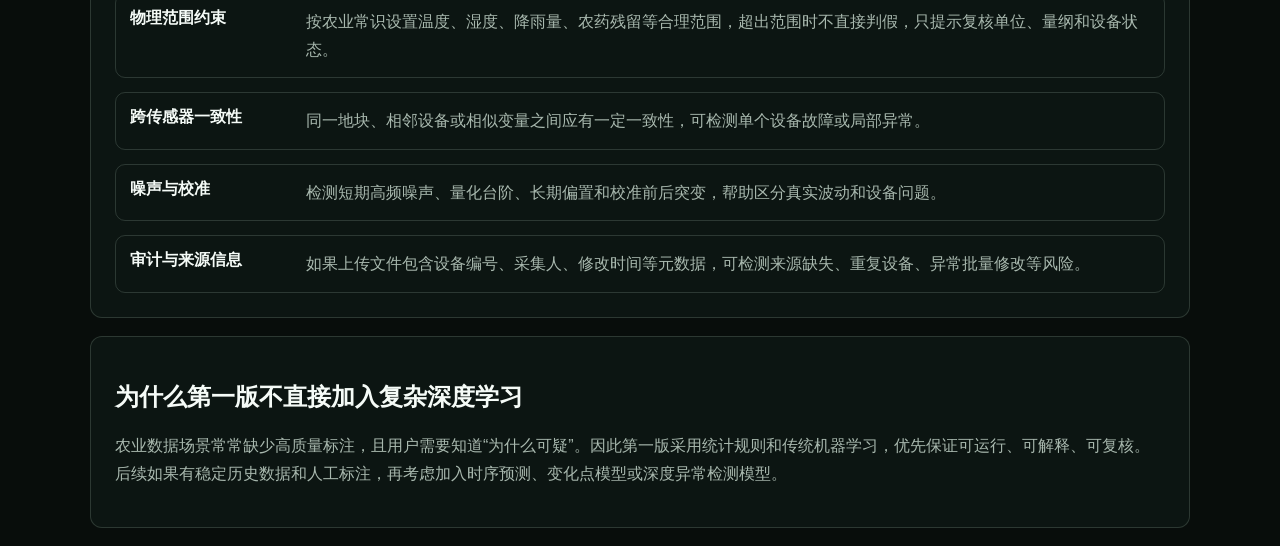
==== commit 42cdb852: "Add sensor drift trust metric" ====
--- a/web/methodology.html
+++ b/web/methodology.html
@@ -5,7 +5,7 @@
   <meta name="viewport" content="width=device-width, initial-scale=1">
   <title>评分标准与实现原理</title>
   <script>document.documentElement.dataset.theme = localStorage.getItem("agri-trust-theme") || "dark";</script>
-  <link rel="stylesheet" href="assets/styles.css?v=20260522c">
+  <link rel="stylesheet" href="assets/styles.css?v=20260523d">
 </head>
 <body class="method-page">
   <header class="shell-header">
@@ -47,7 +47,7 @@
       </div>
       <div class="formula-box">
         <span>总分公式</span>
-        <p class="formula">S = 0.22S<sub>平滑度</sub> + 0.22S<sub>时间序列</sub> + 0.18S<sub>数字规律</sub> + 0.18S<sub>异常点</sub> + 0.20S<sub>相关性</sub></p>
+        <p class="formula">S = 0.18S<sub>平滑度</sub> + 0.18S<sub>时间序列</sub> + 0.16S<sub>数字规律</sub> + 0.16S<sub>异常点</sub> + 0.14S<sub>传感器漂移</sub> + 0.18S<sub>相关性</sub></p>
       </div>
     </section>
 
@@ -56,7 +56,7 @@
       <div class="method-columns">
         <div>
           <h3>列类型处理</h3>
-          <p>时间列用于排序，不参与数值评分。数值可解析率不低于 70%、有效唯一值不少于 3 的非时间列进入五类检测。文本列、分类列、空列、常量列会在粗筛表说明跳过原因。</p>
+          <p>时间列用于排序，不参与数值评分。数值可解析率不低于 70%、有效唯一值不少于 3 的非时间列进入六类检测。文本列、分类列、空列、常量列会在粗筛表说明跳过原因。</p>
         </div>
         <div>
           <h3>缺失值处理</h3>
@@ -74,7 +74,7 @@
     </section>
 
     <section id="principles" class="method-card">
-      <h2>五类检测指标如何计算</h2>
+      <h2>六类检测指标如何计算</h2>
       <p>每个数值列都会分别执行单变量检测，多变量相关性在所有合格数值列之间计算。子评分会先按列汇总，再进入总分公式。</p>
       <div class="metric-accordion">
         <details open>
@@ -169,7 +169,31 @@
         </details>
 
         <details>
-          <summary>5. 多变量相关性检测</summary>
+          <summary>5. 传感器漂移检测</summary>
+          <p>目标是识别同一传感器或同一指标在长期采集中是否出现基线缓慢偏移。它不会直接说明数据造假，也可能对应真实农情变化、传感器老化、校准前后差异或采样环境变化，因此结果只作为复核线索。</p>
+          <ul>
+            <li>前后窗口均值偏移：取序列前后两个窗口，比较 <code>mean(head)</code> 与 <code>mean(tail)</code> 的差距。</li>
+            <li>滚动均值斜率：对滚动均值序列做一元线性拟合，观察基线是否持续单向移动。</li>
+            <li>CUSUM 累积偏差：计算中心化序列的累积和，用于识别阶段性基线迁移。</li>
+            <li>前后窗口方差变化：比较前后窗口标准差，提示设备状态或采集条件是否改变。</li>
+            <li>变化方向单一性：统计相邻差分方向是否长期偏向同一方向。</li>
+          </ul>
+          <div class="formula-box compact-formula">
+            <span>简化扣分公式</span>
+            <p class="formula">S<sub>漂移</sub> = max(0, 100 - P<sub>mean</sub> - P<sub>slope</sub> - P<sub>cusum</sub> - P<sub>var</sub> - P<sub>dir</sub>)</p>
+            <p>当前版本使用传统统计方法和连续扣分。先设 <code>scale = max(max(x)-min(x), std(x), epsilon)</code>，用于把不同量纲的温度、湿度、产量等指标转成可比较的相对强度。每个扣分项从风险起点开始逐渐增加，达到极端点才扣满。</p>
+            <dl class="symbol-list">
+              <dt>P<sub>mean</sub></dt><dd>前后窗口均值偏移扣分。计算 <code>Rmean = |mean(tail) - mean(head)| / scale</code>。当 <code>Rmean <= 0.35</code> 时扣 0；当它从 0.35 升到 1 时，扣分从 0 连续增加到 30。</dd>
+              <dt>P<sub>slope</sub></dt><dd>滚动均值斜率扣分。先计算滚动均值 <code>m_t</code>，再用 <code>m_t = a + bt</code> 拟合斜率 <code>b</code>，得到 <code>Rslope = |b| × (n-1) / scale</code>。当 <code>Rslope <= 0.30</code> 时扣 0；当它从 0.30 升到 1 时，扣分从 0 连续增加到 25。</dd>
+              <dt>P<sub>cusum</sub></dt><dd>CUSUM 累积偏差扣分。计算 <code>c_t = sum(x_i - mean(x))</code>，再取 <code>Rcusum = (max(c_t)-min(c_t)) / (std(x) × n)</code>。当 <code>Rcusum <= 0.18</code> 时扣 0；当它从 0.18 升到 0.45 时，扣分从 0 连续增加到 20。</dd>
+              <dt>P<sub>var</sub></dt><dd>前后窗口方差变化扣分。计算 <code>Rvar = |std(tail)-std(head)| / std(x)</code>。当 <code>Rvar <= 0.60</code> 时扣 0；当它从 0.60 升到 1.50 时，扣分从 0 连续增加到 15。</dd>
+              <dt>P<sub>dir</sub></dt><dd>变化方向单一扣分。计算非零差分方向的平均绝对值 <code>Rdir = |mean(sign(d_t))|</code>。当 <code>Rdir <= 0.80</code> 时扣 0；当它从 0.80 升到 1 时，扣分从 0 连续增加到 10。</dd>
+            </dl>
+          </div>
+        </details>
+
+        <details>
+          <summary>6. 多变量相关性检测</summary>
           <p>目标是发现变量之间过强相关、完美线性关系或人为复制列。真实农业变量可能相关，但通常不会长期保持完全线性。</p>
           <ul>
             <li>Pearson 相关：检测线性关系，计算 <code>corr(X, Y)</code>。</li>
@@ -195,7 +219,6 @@
       <h2>后续可扩展指标</h2>
       <p>结合近年 IoT 数据质量、传感器异常检测和智慧农业研究，后续版本可以在保持可解释的前提下逐步加入以下指标。</p>
       <div class="method-list compact-list">
-        <div><b>传感器漂移</b><span>检测均值、方差或基线是否缓慢偏移。适合温湿度、土壤水分等长期传感器，常见方法包括滑动窗口统计、双线性回归和变化点检测。</span></div>
         <div><b>采样完整性</b><span>检查时间间隔是否稳定、是否存在连续缺测、是否有重复时间戳。适合原始采集链路质量评估。</span></div>
         <div><b>物理范围约束</b><span>按农业常识设置温度、湿度、降雨量、农药残留等合理范围，超出范围时不直接判假，只提示复核单位、量纲和设备状态。</span></div>
         <div><b>跨传感器一致性</b><span>同一地块、相邻设备或相似变量之间应有一定一致性，可检测单个设备故障或局部异常。</span></div>
@@ -206,9 +229,9 @@
 
     <section class="method-card">
       <h2>为什么第一版不直接加入复杂深度学习</h2>
-      <p>农业数据场景常常缺少高质量标注，且用户需要知道“为什么可疑”。因此第一版采用统计规则和传统机器学习，优先保证可运行、可解释、可复核。后续如果有稳定历史数据和人工标注，再考虑加入时序预测、漂移检测或深度异常检测模型。</p>
+      <p>农业数据场景常常缺少高质量标注，且用户需要知道“为什么可疑”。因此第一版采用统计规则和传统机器学习，优先保证可运行、可解释、可复核。后续如果有稳定历史数据和人工标注，再考虑加入时序预测、变化点模型或深度异常检测模型。</p>
     </section>
   </main>
-  <script src="assets/theme.js?v=20260522c"></script>
+  <script src="assets/theme.js?v=20260523d"></script>
 </body>
 </html>
--- a/web/assets/styles.css
+++ b/web/assets/styles.css
@@ -546,6 +546,12 @@
   overflow: auto;
 }
 
+.preview-wrap {
+  max-height: 520px;
+  border: 1px solid var(--line);
+  border-radius: 10px;
+}
+
 table {
   width: 100%;
   border-collapse: collapse;
@@ -564,6 +570,24 @@
 th {
   color: var(--table-head);
   font-size: 0.86rem;
+}
+
+.preview-table {
+  min-width: 920px;
+}
+
+.preview-table th {
+  position: sticky;
+  top: 0;
+  z-index: 1;
+  background: var(--panel);
+}
+
+.preview-table td {
+  max-width: 260px;
+  white-space: nowrap;
+  overflow: hidden;
+  text-overflow: ellipsis;
 }
 
 .pill {
@@ -584,7 +608,7 @@
 }
 
 .indicator-grid {
-  grid-template-columns: repeat(5, minmax(0, 1fr));
+  grid-template-columns: repeat(auto-fit, minmax(145px, 1fr));
 }
 
 .indicator-card,
@@ -906,3 +930,315 @@
     min-width: 680px;
   }
 }
+
+@media (max-width: 720px) {
+  main {
+    width: min(100% - 24px, 640px);
+  }
+
+  .shell-header {
+    gap: 12px;
+    min-height: auto;
+    padding: 12px;
+  }
+
+  .brand {
+    width: 100%;
+    gap: 10px;
+    font-size: 0.98rem;
+  }
+
+  .brand-mark {
+    width: 28px;
+    height: 28px;
+    border-radius: 7px;
+  }
+
+  .shell-header nav {
+    width: 100%;
+    gap: 8px;
+    overflow-x: auto;
+    padding-bottom: 2px;
+    scrollbar-width: none;
+  }
+
+  .shell-header nav::-webkit-scrollbar {
+    display: none;
+  }
+
+  .shell-header nav a,
+  .theme-toggle {
+    flex: 0 0 auto;
+    min-height: 36px;
+    padding: 0 10px;
+    border: 1px solid var(--line);
+    border-radius: 999px;
+    background: var(--ghost-bg);
+    font-size: 0.86rem;
+    white-space: nowrap;
+  }
+
+  .hero-grid {
+    gap: 14px;
+    padding: 16px 0 18px;
+  }
+
+  .hero-copy,
+  .hero-panel,
+  .glass-section,
+  .reasons-card,
+  .metric-card,
+  .method-card {
+    border-radius: 10px;
+  }
+
+  .hero-copy,
+  .hero-panel,
+  .glass-section,
+  .reasons-card {
+    padding: 16px;
+  }
+
+  .hero-copy h1 {
+    margin-top: 14px;
+    font-size: 2.18rem;
+    line-height: 1.1;
+  }
+
+  .hero-lead {
+    margin-top: 16px;
+    font-size: 0.98rem;
+    line-height: 1.72;
+  }
+
+  .hero-actions {
+    display: grid;
+    grid-template-columns: 1fr;
+    gap: 10px;
+  }
+
+  .primary-action,
+  .ghost-action,
+  .download-report {
+    width: 100%;
+    min-height: 44px;
+  }
+
+  .status-line {
+    margin-top: 14px;
+    line-height: 1.6;
+  }
+
+  .panel-top {
+    margin-bottom: 16px;
+  }
+
+  .score-orbit {
+    justify-items: center;
+    text-align: center;
+    gap: 14px;
+  }
+
+  .score-ring {
+    width: 168px;
+    height: 168px;
+  }
+
+  .score-core {
+    width: 122px;
+    height: 122px;
+  }
+
+  .score-ring strong {
+    font-size: 2.35rem;
+  }
+
+  .score-orbit h2 {
+    font-size: 1.55rem;
+  }
+
+  .mini-bars {
+    gap: 12px;
+    margin-top: 20px;
+  }
+
+  .mini-bars div {
+    grid-template-columns: 44px 1fr 34px;
+    gap: 9px;
+    font-size: 0.86rem;
+  }
+
+  .stats-strip {
+    grid-template-columns: repeat(3, minmax(0, 1fr));
+    gap: 6px;
+  }
+
+  .stats-strip div {
+    padding: 8px 6px;
+    text-align: center;
+  }
+
+  .stats-strip strong {
+    font-size: 1rem;
+  }
+
+  .stats-strip span {
+    font-size: 0.7rem;
+  }
+
+  .summary-grid {
+    gap: 10px;
+    margin: 8px 0 14px;
+  }
+
+  .metric-card {
+    padding: 14px;
+  }
+
+  .metric-card strong {
+    font-size: 1.12rem;
+  }
+
+  .workspace {
+    gap: 14px;
+    margin-bottom: 36px;
+  }
+
+  .content-stack {
+    gap: 14px;
+  }
+
+  .section-head {
+    display: block;
+    margin-bottom: 14px;
+  }
+
+  .section-head h2 {
+    font-size: 1.34rem;
+    line-height: 1.25;
+  }
+
+  .section-desc,
+  .sheet-note p,
+  .check-row p,
+  .chart-card figcaption span {
+    line-height: 1.6;
+  }
+
+  .table-wrap {
+    margin: 0 -16px;
+    padding: 0 16px 4px;
+  }
+
+  table {
+    min-width: 620px;
+  }
+
+  th,
+  td {
+    padding: 10px 8px;
+    font-size: 0.86rem;
+  }
+
+  .preview-wrap {
+    max-height: 420px;
+  }
+
+  .preview-table {
+    min-width: 760px;
+  }
+
+  .preview-table td {
+    max-width: 190px;
+  }
+
+  .indicator-card,
+  .column-card {
+    padding: 14px;
+  }
+
+  .indicator-card strong {
+    font-size: 1.8rem;
+  }
+
+  .check-row {
+    grid-template-columns: 1fr 48px;
+    gap: 10px;
+  }
+
+  .chart-card figcaption {
+    padding: 10px 12px 12px;
+  }
+
+  .method-wrap {
+    width: min(100% - 24px, 640px);
+  }
+
+  .method-hero {
+    padding: 28px 0 16px;
+  }
+
+  .method-hero h1 {
+    font-size: 2.18rem;
+    line-height: 1.12;
+  }
+
+  .formula {
+    overflow-wrap: anywhere;
+    font-size: 1rem;
+  }
+
+  .formula-box {
+    padding: 14px;
+  }
+}
+
+@media (max-width: 420px) {
+  main,
+  .method-wrap {
+    width: calc(100% - 18px);
+  }
+
+  .hero-copy,
+  .hero-panel,
+  .glass-section,
+  .reasons-card {
+    padding: 14px;
+  }
+
+  .hero-copy h1,
+  .method-hero h1 {
+    font-size: 1.86rem;
+  }
+
+  .score-ring {
+    width: 154px;
+    height: 154px;
+  }
+
+  .score-core {
+    width: 112px;
+    height: 112px;
+  }
+
+  .score-ring strong {
+    font-size: 2.05rem;
+  }
+
+  .stats-strip {
+    grid-template-columns: 1fr;
+  }
+
+  .table-wrap {
+    margin: 0 -14px;
+    padding: 0 14px 4px;
+  }
+
+  table {
+    min-width: 560px;
+  }
+
+  .preview-table {
+    min-width: 700px;
+  }
+}
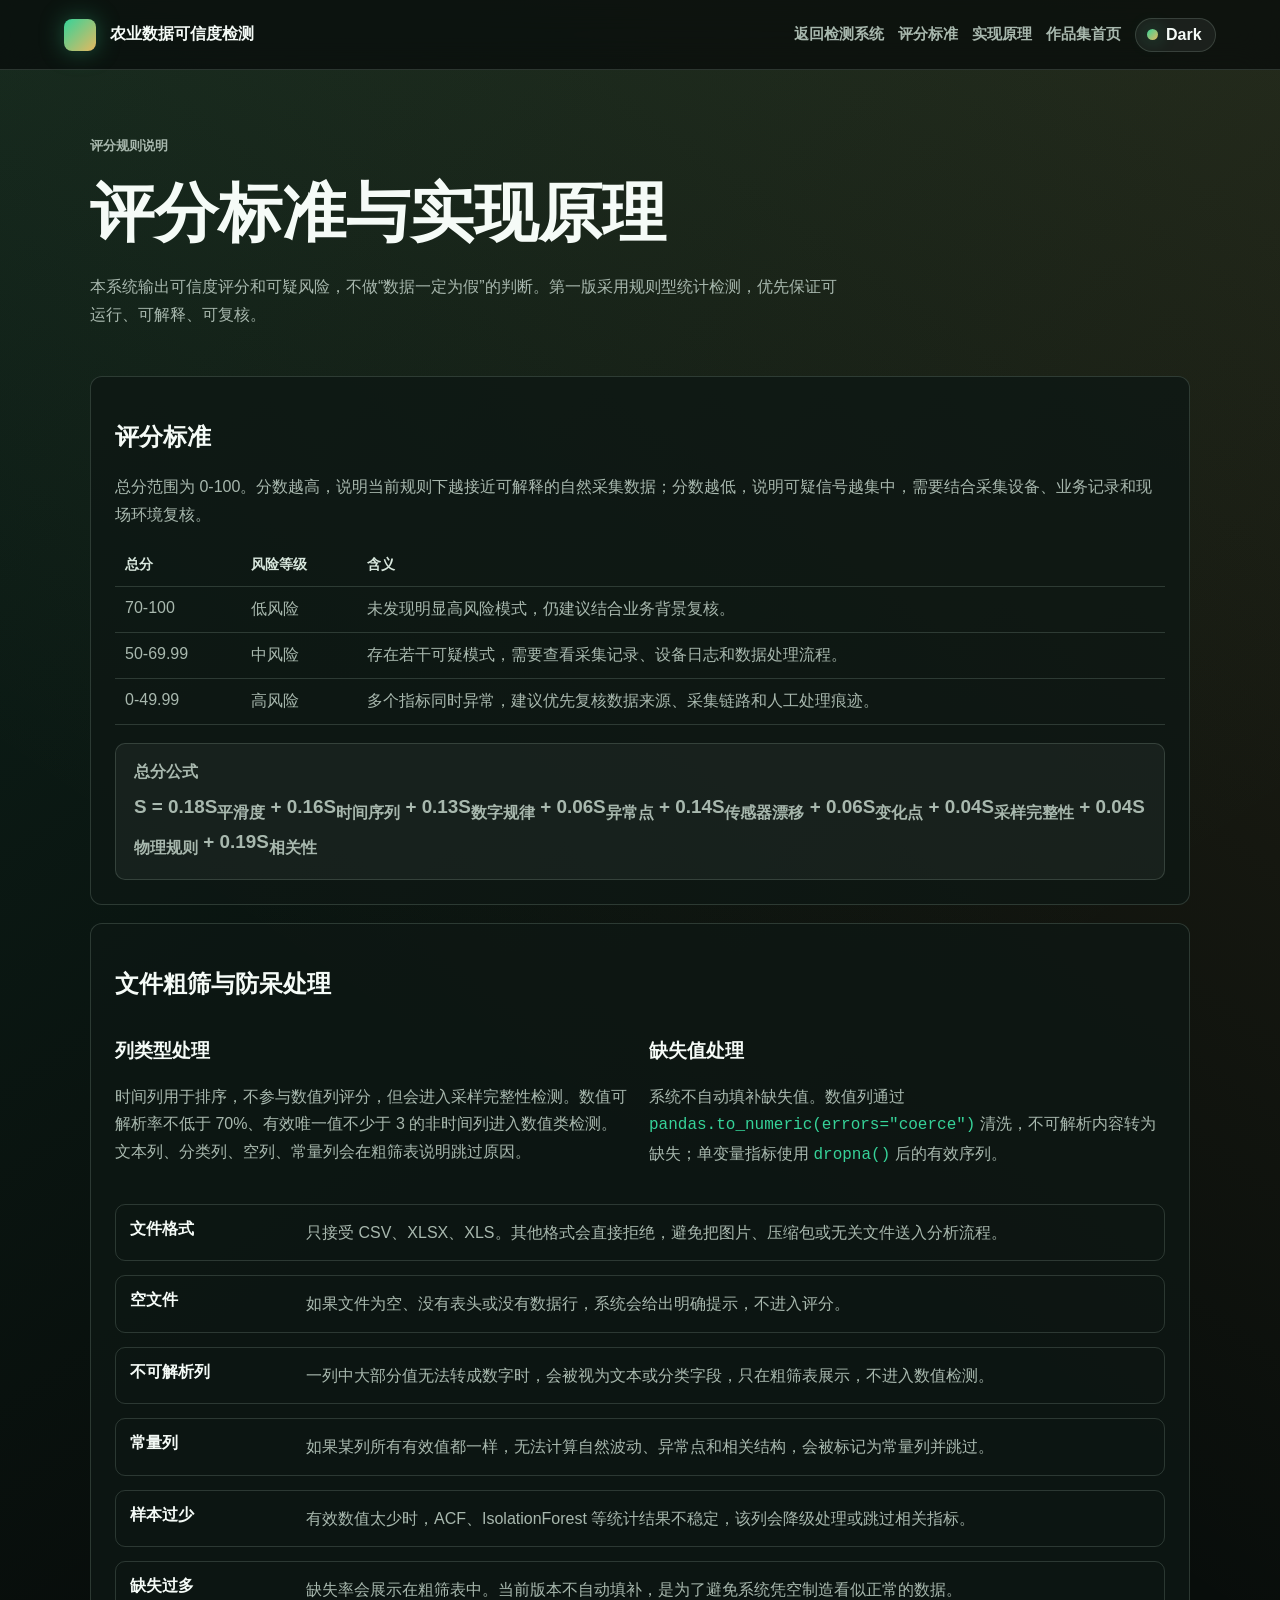
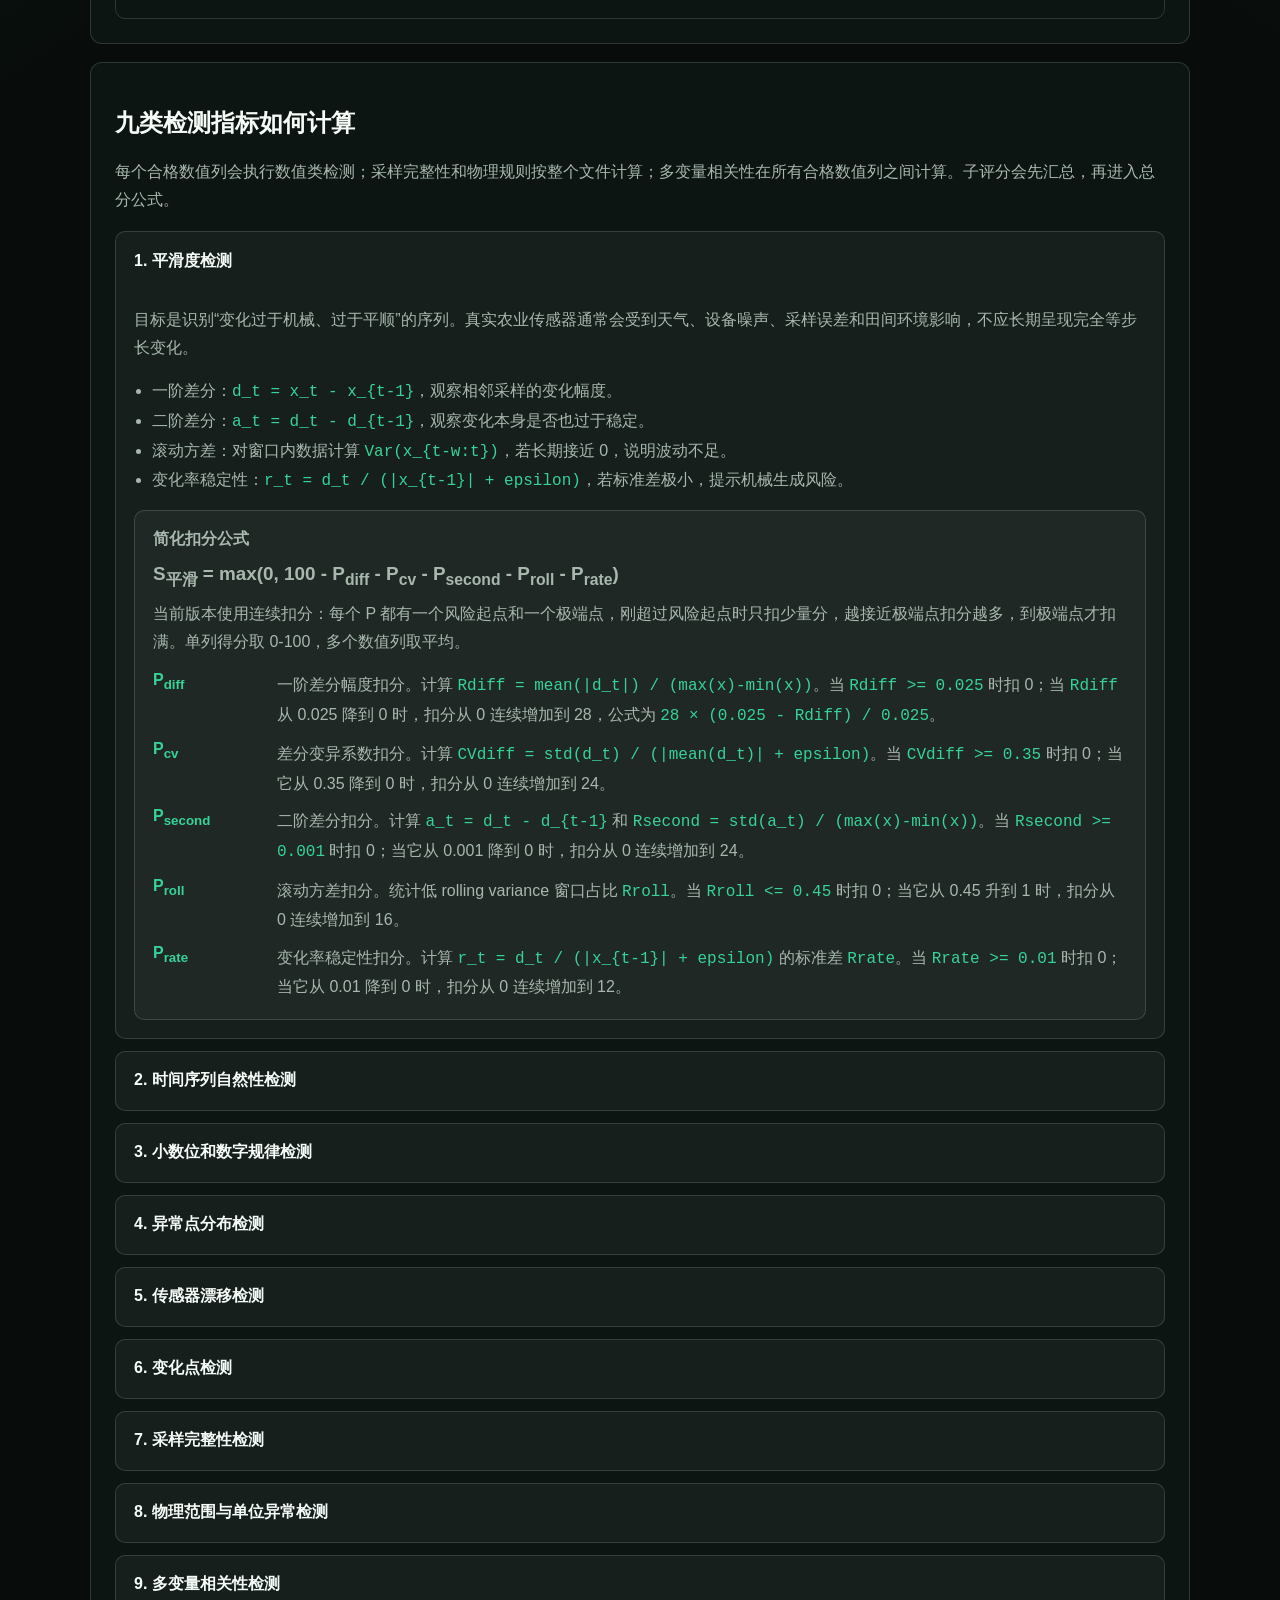
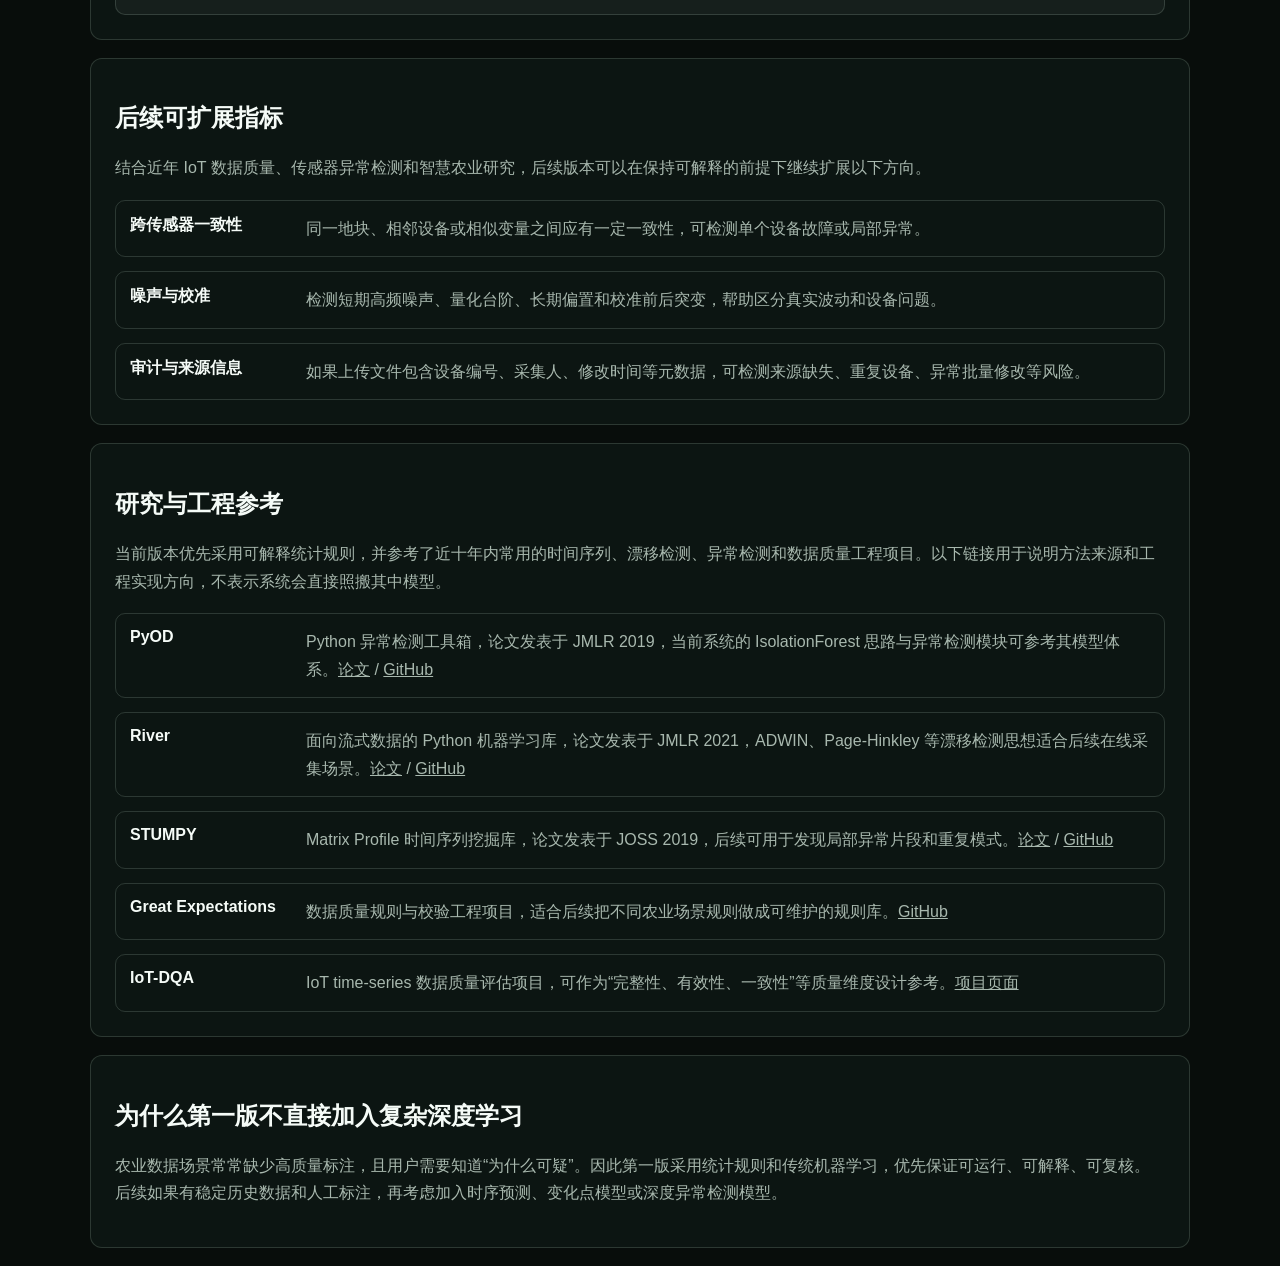
==== commit 3bd9301c: "Add rule-based data quality indicators" ====
--- a/web/methodology.html
+++ b/web/methodology.html
@@ -5,7 +5,7 @@
   <meta name="viewport" content="width=device-width, initial-scale=1">
   <title>评分标准与实现原理</title>
   <script>document.documentElement.dataset.theme = localStorage.getItem("agri-trust-theme") || "dark";</script>
-  <link rel="stylesheet" href="assets/styles.css?v=20260523d">
+  <link rel="stylesheet" href="assets/styles.css?v=20260523r">
 </head>
 <body class="method-page">
   <header class="shell-header">
@@ -47,7 +47,7 @@
       </div>
       <div class="formula-box">
         <span>总分公式</span>
-        <p class="formula">S = 0.18S<sub>平滑度</sub> + 0.18S<sub>时间序列</sub> + 0.16S<sub>数字规律</sub> + 0.16S<sub>异常点</sub> + 0.14S<sub>传感器漂移</sub> + 0.18S<sub>相关性</sub></p>
+        <p class="formula">S = 0.18S<sub>平滑度</sub> + 0.16S<sub>时间序列</sub> + 0.13S<sub>数字规律</sub> + 0.06S<sub>异常点</sub> + 0.14S<sub>传感器漂移</sub> + 0.06S<sub>变化点</sub> + 0.04S<sub>采样完整性</sub> + 0.04S<sub>物理规则</sub> + 0.19S<sub>相关性</sub></p>
       </div>
     </section>
 
@@ -56,7 +56,7 @@
       <div class="method-columns">
         <div>
           <h3>列类型处理</h3>
-          <p>时间列用于排序，不参与数值评分。数值可解析率不低于 70%、有效唯一值不少于 3 的非时间列进入六类检测。文本列、分类列、空列、常量列会在粗筛表说明跳过原因。</p>
+          <p>时间列用于排序，不参与数值列评分，但会进入采样完整性检测。数值可解析率不低于 70%、有效唯一值不少于 3 的非时间列进入数值类检测。文本列、分类列、空列、常量列会在粗筛表说明跳过原因。</p>
         </div>
         <div>
           <h3>缺失值处理</h3>
@@ -74,8 +74,8 @@
     </section>
 
     <section id="principles" class="method-card">
-      <h2>六类检测指标如何计算</h2>
-      <p>每个数值列都会分别执行单变量检测，多变量相关性在所有合格数值列之间计算。子评分会先按列汇总，再进入总分公式。</p>
+      <h2>九类检测指标如何计算</h2>
+      <p>每个合格数值列会执行数值类检测；采样完整性和物理规则按整个文件计算；多变量相关性在所有合格数值列之间计算。子评分会先汇总，再进入总分公式。</p>
       <div class="metric-accordion">
         <details open>
           <summary>1. 平滑度检测</summary>
@@ -193,7 +193,70 @@
         </details>
 
         <details>
-          <summary>6. 多变量相关性检测</summary>
+          <summary>6. 变化点检测</summary>
+          <p>目标是识别序列是否存在阶段性突变，例如设备校准、换传感器、采集环境切换或人工分段处理。它和传感器漂移不同：漂移关注缓慢偏移，变化点关注某个阶段前后的结构差异。</p>
+          <ul>
+            <li>滑动窗口均值差异：比较变化点前后两个窗口的均值差异。</li>
+            <li>CUSUM：观察中心化累积和是否出现明显偏移。</li>
+            <li>Page-Hinkley：用在线统计量捕捉均值突变信号。</li>
+          </ul>
+          <div class="formula-box compact-formula">
+            <span>简化扣分公式</span>
+            <p class="formula">S<sub>变点</sub> = max(0, 100 - P<sub>win</sub> - P<sub>cusum</sub> - P<sub>ph</sub>)</p>
+            <dl class="symbol-list">
+              <dt>P<sub>win</sub></dt><dd>滑动窗口均值差异扣分。计算 <code>Rwin = max(|mean(right)-mean(left)|) / scale</code>。当 <code>Rwin <= 0.25</code> 时扣 0；从 0.25 到 0.80 连续扣 0-35 分。</dd>
+              <dt>P<sub>cusum</sub></dt><dd>CUSUM 扣分。计算 <code>Rcusum = (max(c_t)-min(c_t)) / (std(x) × n)</code>。当 <code>Rcusum <= 0.18</code> 时扣 0；从 0.18 到 0.45 连续扣 0-25 分。</dd>
+              <dt>P<sub>ph</sub></dt><dd>Page-Hinkley 扣分。计算在线累积偏差统计量并按 <code>std(x) × sqrt(n)</code> 标准化；当标准化值从 2.5 升到 5.0 时，扣分从 0 连续增加到 25。</dd>
+            </dl>
+          </div>
+        </details>
+
+        <details>
+          <summary>7. 采样完整性检测</summary>
+          <p>目标是复核原始采集链路是否完整，重点关注时间间隔、重复时间戳、连续缺测和 Excel sheet 结构。没有时间列时不会直接判定高风险，但会提示无法复核采样完整性。</p>
+          <ul>
+            <li>时间间隔 CV：<code>CV = std(Δt) / mean(Δt)</code>，衡量采样频率是否稳定。</li>
+            <li>重复时间戳比例：统计重复时间点占比。</li>
+            <li>断点数量：若某段间隔超过中位间隔的 3 倍，记为采样断点。</li>
+            <li>最长连续缺测：按中位采样间隔估计 gap 中缺少的采样槽数量。</li>
+            <li>sheet 结构异常：多个 sheet 合并时，比较各 sheet 的有效字段集合差异。</li>
+          </ul>
+          <div class="formula-box compact-formula">
+            <span>简化扣分公式</span>
+            <p class="formula">S<sub>采样</sub> = max(0, 100 - P<sub>dup</sub> - P<sub>cv</sub> - P<sub>gap</sub> - P<sub>miss</sub> - P<sub>sheet</sub>)</p>
+            <dl class="symbol-list">
+              <dt>P<sub>dup</sub></dt><dd>重复时间戳扣分。重复比例从 1% 到 10% 连续扣 0-22 分。</dd>
+              <dt>P<sub>cv</sub></dt><dd>时间间隔波动扣分。时间间隔 CV 从 0.35 到 1.20 连续扣 0-22 分。</dd>
+              <dt>P<sub>gap</sub></dt><dd>采样断点扣分。每个明显断点扣 4 分，最多扣 18 分。</dd>
+              <dt>P<sub>miss</sub></dt><dd>最长连续缺测扣分。估计连续缺测槽从 2 到 12 个连续扣 0-14 分。</dd>
+              <dt>P<sub>sheet</sub></dt><dd>sheet 结构扣分。字段集合差异比例从 0.20 到 0.80 连续扣 0-14 分；空 sheet 会额外轻微扣分。</dd>
+            </dl>
+          </div>
+        </details>
+
+        <details>
+          <summary>8. 物理范围与单位异常检测</summary>
+          <p>目标是用农业常识做防呆复核。用户可选择“温室数据 / 虫害调查 / 产量调查 / 农残检测”等场景，系统按字段名称匹配规则。该指标只提示单位、量纲或录入风险，不替代法规限量或专家判定。</p>
+          <ul>
+            <li>温室数据：温度、湿度、土壤水分、光照、CO2、pH、EC。</li>
+            <li>虫害调查：卵量、幼虫、成虫、诱捕量、寄生率。</li>
+            <li>产量调查：产量、面积、株高、重量等非负农艺指标。</li>
+            <li>农残检测：农药残留、检出限、浓度、含量等非负指标。</li>
+          </ul>
+          <div class="formula-box compact-formula">
+            <span>简化扣分公式</span>
+            <p class="formula">S<sub>物理</sub> = max(0, 100 - P<sub>hard</sub> - P<sub>soft</sub> - P<sub>unit</sub> - P<sub>cover</sub>)</p>
+            <dl class="symbol-list">
+              <dt>P<sub>hard</sub></dt><dd>硬范围扣分。超出物理硬范围的比例从 0 到 15% 连续扣 0-28 分，例如湿度小于 0 或大于 100。</dd>
+              <dt>P<sub>soft</sub></dt><dd>经验范围扣分。超出常见经验范围的比例从 2% 到 30% 连续扣 0-16 分。</dd>
+              <dt>P<sub>unit</sub></dt><dd>疑似单位异常扣分。例如湿度字段全部落在 0-1，可能是比例而不是百分数，会轻微扣分并提示复核。</dd>
+              <dt>P<sub>cover</sub></dt><dd>规则覆盖扣分。若可匹配到物理规则的字段少于 25%，提示选择更合适场景或规范字段名。</dd>
+            </dl>
+          </div>
+        </details>
+
+        <details>
+          <summary>9. 多变量相关性检测</summary>
           <p>目标是发现变量之间过强相关、完美线性关系或人为复制列。真实农业变量可能相关，但通常不会长期保持完全线性。</p>
           <ul>
             <li>Pearson 相关：检测线性关系，计算 <code>corr(X, Y)</code>。</li>
@@ -217,10 +280,8 @@
 
     <section class="method-card">
       <h2>后续可扩展指标</h2>
-      <p>结合近年 IoT 数据质量、传感器异常检测和智慧农业研究，后续版本可以在保持可解释的前提下逐步加入以下指标。</p>
+      <p>结合近年 IoT 数据质量、传感器异常检测和智慧农业研究，后续版本可以在保持可解释的前提下继续扩展以下方向。</p>
       <div class="method-list compact-list">
-        <div><b>采样完整性</b><span>检查时间间隔是否稳定、是否存在连续缺测、是否有重复时间戳。适合原始采集链路质量评估。</span></div>
-        <div><b>物理范围约束</b><span>按农业常识设置温度、湿度、降雨量、农药残留等合理范围，超出范围时不直接判假，只提示复核单位、量纲和设备状态。</span></div>
         <div><b>跨传感器一致性</b><span>同一地块、相邻设备或相似变量之间应有一定一致性，可检测单个设备故障或局部异常。</span></div>
         <div><b>噪声与校准</b><span>检测短期高频噪声、量化台阶、长期偏置和校准前后突变，帮助区分真实波动和设备问题。</span></div>
         <div><b>审计与来源信息</b><span>如果上传文件包含设备编号、采集人、修改时间等元数据，可检测来源缺失、重复设备、异常批量修改等风险。</span></div>
@@ -228,10 +289,22 @@
     </section>
 
     <section class="method-card">
+      <h2>研究与工程参考</h2>
+      <p>当前版本优先采用可解释统计规则，并参考了近十年内常用的时间序列、漂移检测、异常检测和数据质量工程项目。以下链接用于说明方法来源和工程实现方向，不表示系统会直接照搬其中模型。</p>
+      <div class="method-list compact-list">
+        <div><b>PyOD</b><span>Python 异常检测工具箱，论文发表于 JMLR 2019，当前系统的 IsolationForest 思路与异常检测模块可参考其模型体系。<a href="https://www.jmlr.org/papers/v20/19-011.html" target="_blank">论文</a> / <a href="https://github.com/yzhao062/pyod" target="_blank">GitHub</a></span></div>
+        <div><b>River</b><span>面向流式数据的 Python 机器学习库，论文发表于 JMLR 2021，ADWIN、Page-Hinkley 等漂移检测思想适合后续在线采集场景。<a href="https://www.jmlr.org/papers/v22/20-1380.html" target="_blank">论文</a> / <a href="https://github.com/online-ml/river" target="_blank">GitHub</a></span></div>
+        <div><b>STUMPY</b><span>Matrix Profile 时间序列挖掘库，论文发表于 JOSS 2019，后续可用于发现局部异常片段和重复模式。<a href="https://joss.theoj.org/papers/10.21105/joss.01504" target="_blank">论文</a> / <a href="https://github.com/stumpy-dev/stumpy" target="_blank">GitHub</a></span></div>
+        <div><b>Great Expectations</b><span>数据质量规则与校验工程项目，适合后续把不同农业场景规则做成可维护的规则库。<a href="https://github.com/great-expectations/great_expectations" target="_blank">GitHub</a></span></div>
+        <div><b>IoT-DQA</b><span>IoT time-series 数据质量评估项目，可作为“完整性、有效性、一致性”等质量维度设计参考。<a href="https://jeafreezy.github.io/iot-dqa/" target="_blank">项目页面</a></span></div>
+      </div>
+    </section>
+
+    <section class="method-card">
       <h2>为什么第一版不直接加入复杂深度学习</h2>
       <p>农业数据场景常常缺少高质量标注，且用户需要知道“为什么可疑”。因此第一版采用统计规则和传统机器学习，优先保证可运行、可解释、可复核。后续如果有稳定历史数据和人工标注，再考虑加入时序预测、变化点模型或深度异常检测模型。</p>
     </section>
   </main>
-  <script src="assets/theme.js?v=20260523d"></script>
+  <script src="assets/theme.js?v=20260523r"></script>
 </body>
 </html>
--- a/web/assets/styles.css
+++ b/web/assets/styles.css
@@ -80,7 +80,8 @@
 }
 
 button,
-input {
+input,
+select {
   font: inherit;
 }
 
@@ -225,6 +226,39 @@
   margin-top: 24px;
 }
 
+.scenario-picker {
+  display: grid;
+  grid-template-columns: auto minmax(160px, 230px) minmax(0, 1fr);
+  gap: 10px;
+  align-items: center;
+  margin-top: 22px;
+  padding: 12px;
+  border: 1px solid var(--line);
+  border-radius: 10px;
+  background: var(--soft-card);
+}
+
+.scenario-picker label {
+  color: var(--muted);
+  font-weight: 850;
+}
+
+.scenario-picker select {
+  min-height: 40px;
+  border: 1px solid var(--line);
+  border-radius: 8px;
+  color: var(--ink);
+  background: var(--ghost-bg);
+  padding: 0 10px;
+  font-weight: 800;
+}
+
+.scenario-picker span {
+  color: var(--muted);
+  font-size: 0.92rem;
+  line-height: 1.5;
+}
+
 .primary-action,
 .ghost-action,
 .download-report {
@@ -1017,6 +1051,10 @@
     gap: 10px;
   }
 
+  .scenario-picker {
+    grid-template-columns: 1fr;
+  }
+
   .primary-action,
   .ghost-action,
   .download-report {
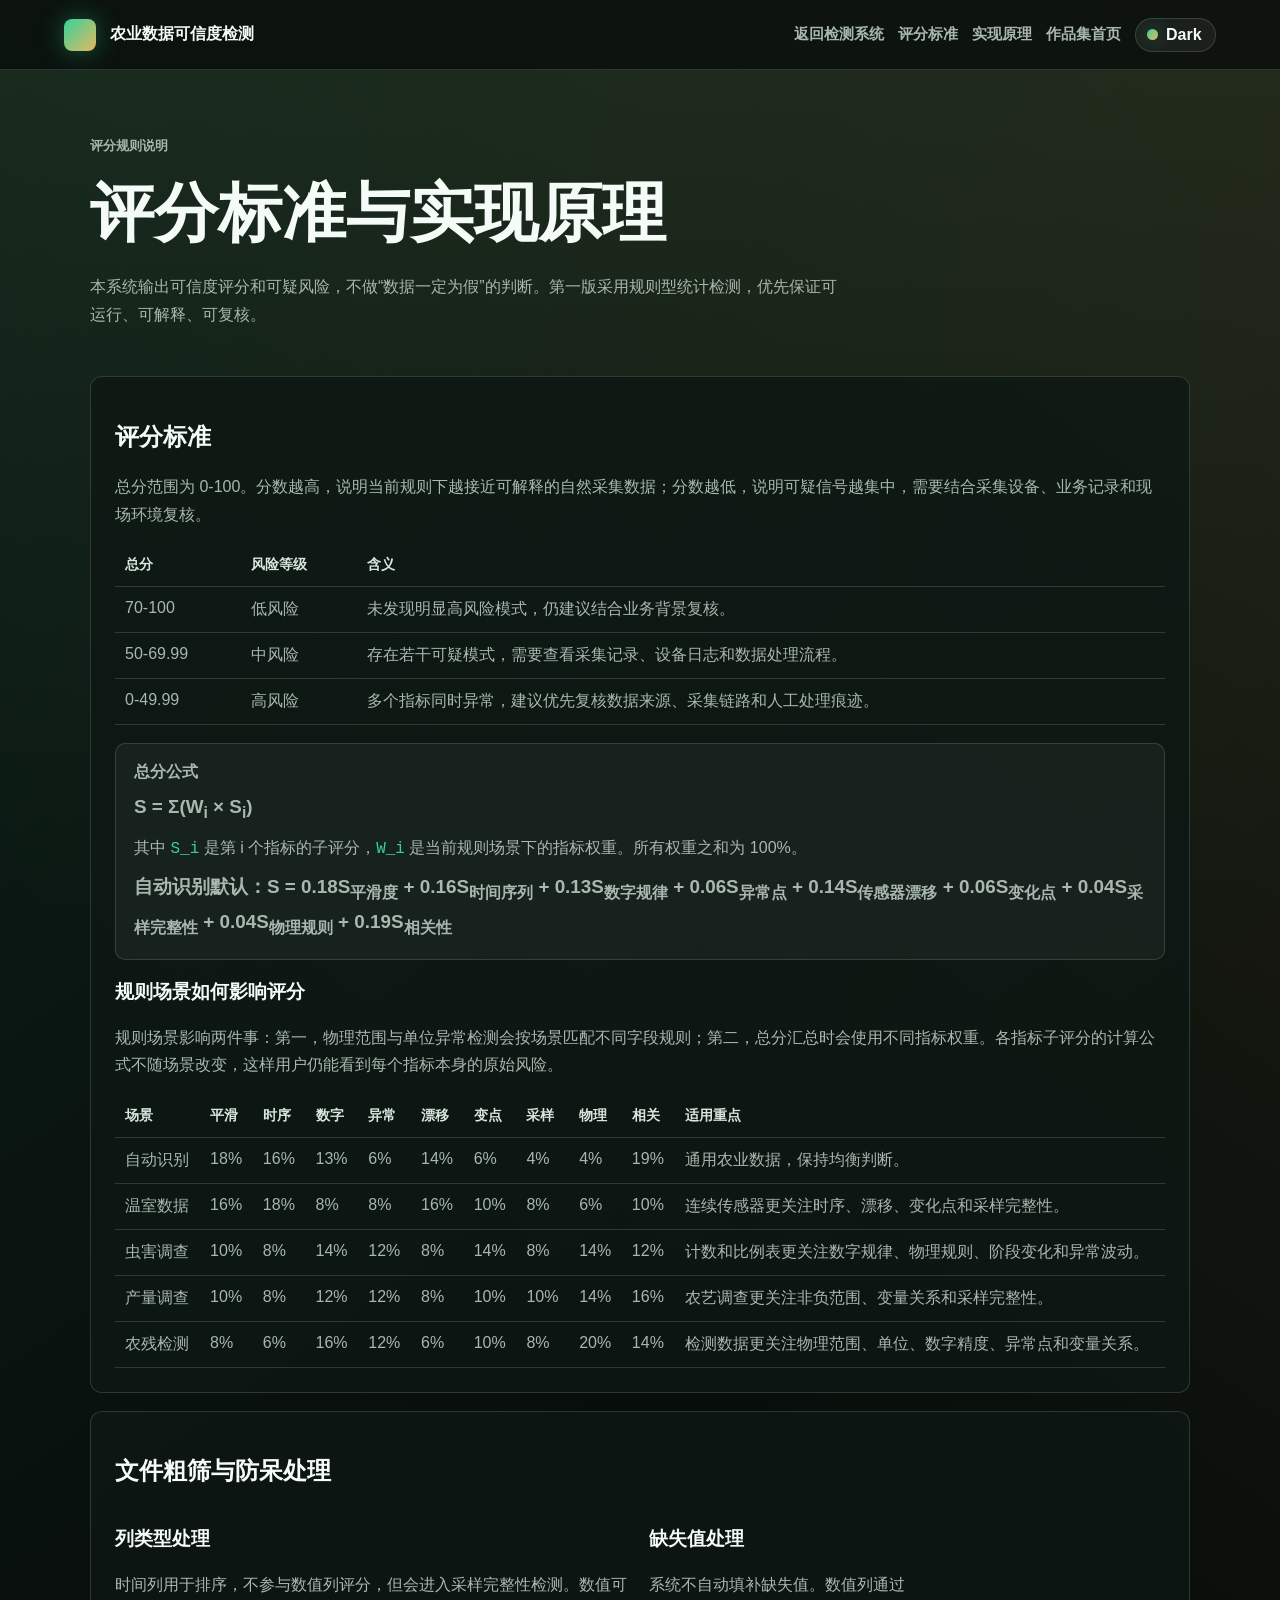
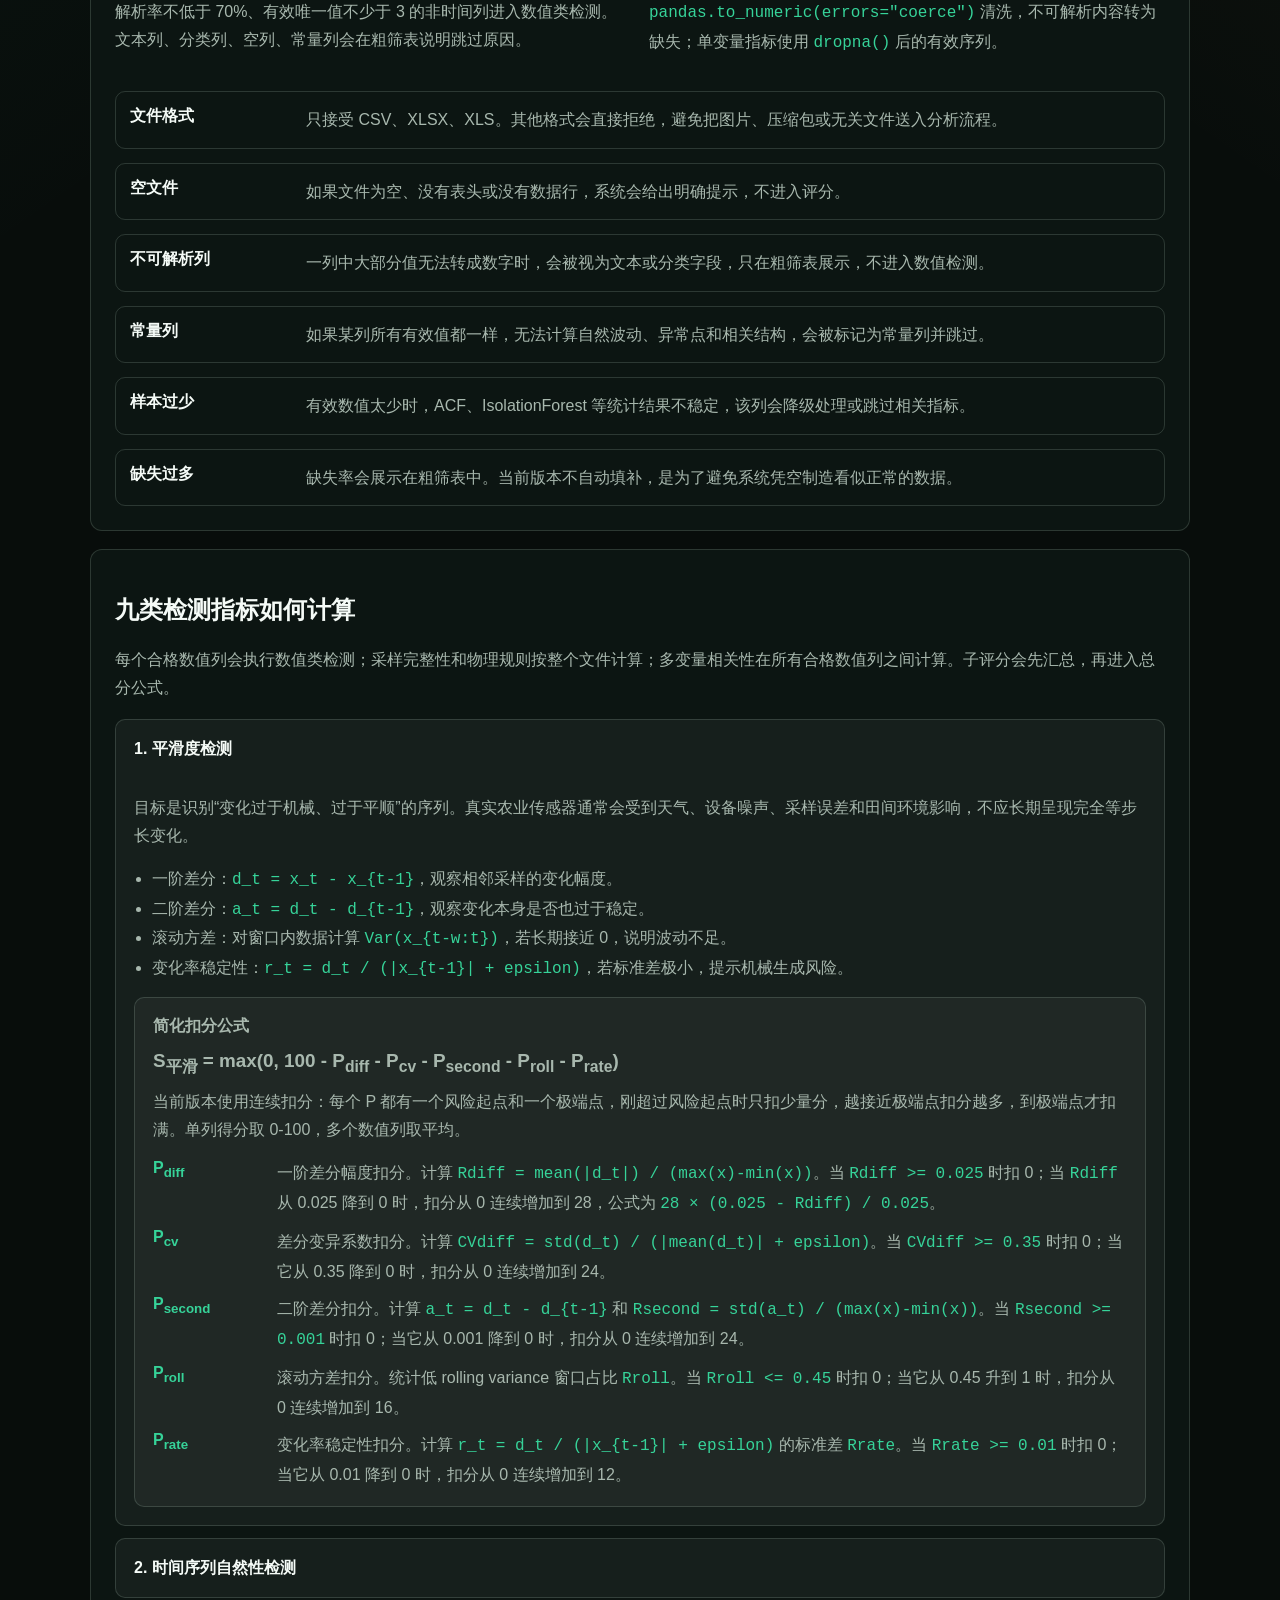
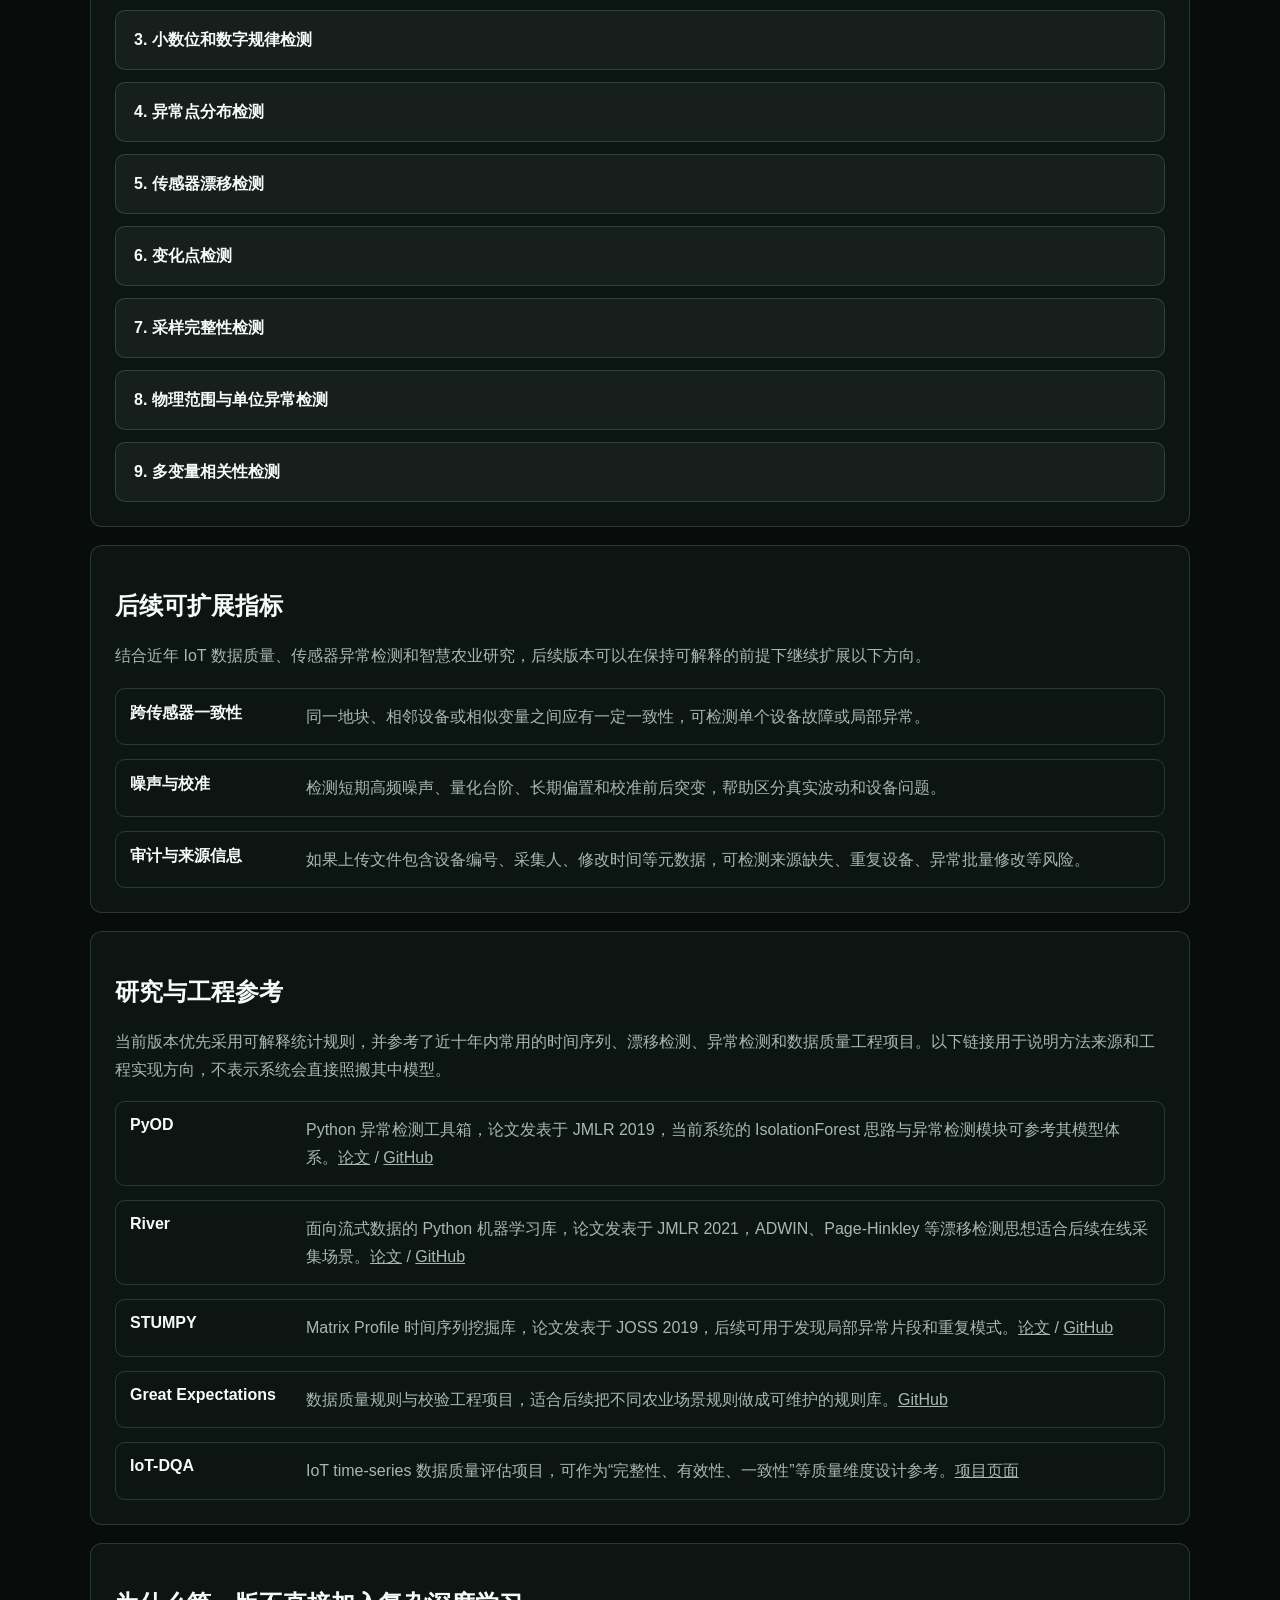
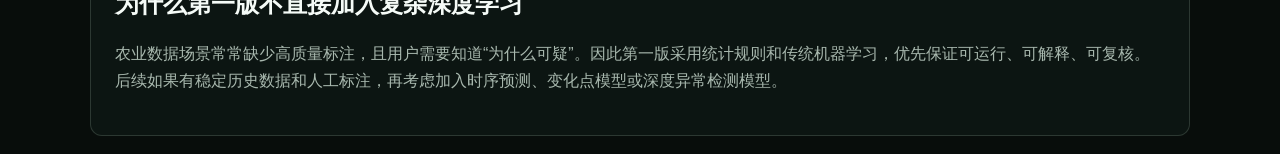
==== commit b5d58c18: "Add scenario-specific scoring weights" ====
--- a/web/methodology.html
+++ b/web/methodology.html
@@ -5,7 +5,7 @@
   <meta name="viewport" content="width=device-width, initial-scale=1">
   <title>评分标准与实现原理</title>
   <script>document.documentElement.dataset.theme = localStorage.getItem("agri-trust-theme") || "dark";</script>
-  <link rel="stylesheet" href="assets/styles.css?v=20260523r">
+  <link rel="stylesheet" href="assets/styles.css?v=20260523u">
 </head>
 <body class="method-page">
   <header class="shell-header">
@@ -47,7 +47,25 @@
       </div>
       <div class="formula-box">
         <span>总分公式</span>
-        <p class="formula">S = 0.18S<sub>平滑度</sub> + 0.16S<sub>时间序列</sub> + 0.13S<sub>数字规律</sub> + 0.06S<sub>异常点</sub> + 0.14S<sub>传感器漂移</sub> + 0.06S<sub>变化点</sub> + 0.04S<sub>采样完整性</sub> + 0.04S<sub>物理规则</sub> + 0.19S<sub>相关性</sub></p>
+        <p class="formula">S = Σ(W<sub>i</sub> × S<sub>i</sub>)</p>
+        <p>其中 <code>S_i</code> 是第 i 个指标的子评分，<code>W_i</code> 是当前规则场景下的指标权重。所有权重之和为 100%。</p>
+        <p class="formula">自动识别默认：S = 0.18S<sub>平滑度</sub> + 0.16S<sub>时间序列</sub> + 0.13S<sub>数字规律</sub> + 0.06S<sub>异常点</sub> + 0.14S<sub>传感器漂移</sub> + 0.06S<sub>变化点</sub> + 0.04S<sub>采样完整性</sub> + 0.04S<sub>物理规则</sub> + 0.19S<sub>相关性</sub></p>
+      </div>
+      <h3>规则场景如何影响评分</h3>
+      <p>规则场景影响两件事：第一，物理范围与单位异常检测会按场景匹配不同字段规则；第二，总分汇总时会使用不同指标权重。各指标子评分的计算公式不随场景改变，这样用户仍能看到每个指标本身的原始风险。</p>
+      <div class="table-wrap">
+        <table>
+          <thead>
+            <tr><th>场景</th><th>平滑</th><th>时序</th><th>数字</th><th>异常</th><th>漂移</th><th>变点</th><th>采样</th><th>物理</th><th>相关</th><th>适用重点</th></tr>
+          </thead>
+          <tbody>
+            <tr><td>自动识别</td><td>18%</td><td>16%</td><td>13%</td><td>6%</td><td>14%</td><td>6%</td><td>4%</td><td>4%</td><td>19%</td><td>通用农业数据，保持均衡判断。</td></tr>
+            <tr><td>温室数据</td><td>16%</td><td>18%</td><td>8%</td><td>8%</td><td>16%</td><td>10%</td><td>8%</td><td>6%</td><td>10%</td><td>连续传感器更关注时序、漂移、变化点和采样完整性。</td></tr>
+            <tr><td>虫害调查</td><td>10%</td><td>8%</td><td>14%</td><td>12%</td><td>8%</td><td>14%</td><td>8%</td><td>14%</td><td>12%</td><td>计数和比例表更关注数字规律、物理规则、阶段变化和异常波动。</td></tr>
+            <tr><td>产量调查</td><td>10%</td><td>8%</td><td>12%</td><td>12%</td><td>8%</td><td>10%</td><td>10%</td><td>14%</td><td>16%</td><td>农艺调查更关注非负范围、变量关系和采样完整性。</td></tr>
+            <tr><td>农残检测</td><td>8%</td><td>6%</td><td>16%</td><td>12%</td><td>6%</td><td>10%</td><td>8%</td><td>20%</td><td>14%</td><td>检测数据更关注物理范围、单位、数字精度、异常点和变量关系。</td></tr>
+          </tbody>
+        </table>
       </div>
     </section>
 
@@ -124,22 +142,22 @@
 
         <details>
           <summary>3. 小数位和数字规律检测</summary>
-          <p>目标是识别人工录入或生成数据常见的“数字太整齐”现象。真实传感器数据的小数位、尾数和重复值通常不会过于集中。</p>
+          <p>目标是识别人工录入或生成数据常见的“数字太整齐”现象。系统会先区分连续传感器数值和计数型调查指标：温度、湿度、残留浓度等连续值不应长期过于整齐；卵块、卵粒数、成虫数等计数型指标天然可以全部为整数。</p>
           <ul>
             <li>整数比例：统计 <code>x mod 1 = 0</code> 的比例。</li>
             <li>小数位分布：统计 0 位、1 位、2 位等小数精度是否异常集中。</li>
-            <li>尾数分布：统计末位数字 0-9 的频率，检测是否大量集中在 0、5 或固定尾数。</li>
+            <li>末位数字分布：统计最后一位有效数字 0-9 的频率，检测是否大量集中在 0、5 或固定尾数。</li>
             <li>重复值比例：统计众数占比和连续重复长度。</li>
             <li>固定步长：观察相邻差分是否频繁落在同一个值。</li>
           </ul>
           <div class="formula-box compact-formula">
             <span>简化扣分公式</span>
             <p class="formula">S<sub>数字</sub> = max(0, 100 - P<sub>int</sub> - P<sub>decimal</sub> - P<sub>tail</sub> - P<sub>round</sub> - P<sub>dup</sub>)</p>
-            <p>当前版本使用连续扣分：数字规律越集中，扣分越多；刚超过阈值时只是轻微风险，接近 100% 集中时才扣满。</p>
+            <p>当前版本使用连续扣分：数字规律越集中，扣分越多；刚超过阈值时只是轻微风险，接近 100% 集中时才扣满。若字段名显示为计数型整数列，例如卵块、卵粒数、幼虫数、成虫数、株数、出蜂数，且数值为非负整数，则整数比例、小数位一致和 0.05 倍数不扣分。</p>
             <dl class="symbol-list">
               <dt>P<sub>int</sub></dt><dd>整数比例扣分。统计整数比例 <code>Rint</code>。当 <code>Rint <= 0.75</code> 时扣 0；当它从 0.75 升到 1 时，扣分从 0 连续增加到 24。</dd>
               <dt>P<sub>decimal</sub></dt><dd>小数位集中扣分。统计最常见小数位占比 <code>Rdecimal</code>。当 <code>Rdecimal <= 0.90</code> 时扣 0；当它从 0.90 升到 1 时，扣分从 0 连续增加到 20。</dd>
-              <dt>P<sub>tail</sub></dt><dd>尾数集中扣分。统计最常见尾数占比 <code>Rtail</code>。当 <code>Rtail <= 0.35</code> 时扣 0；当它从 0.35 升到 1 时，扣分从 0 连续增加到 18。</dd>
+              <dt>P<sub>tail</sub></dt><dd>末位数字集中扣分。统计最后一位有效数字的最常见占比 <code>Rtail</code>。连续型字段中，当 <code>Rtail <= 0.35</code> 时扣 0；当它从 0.35 升到 1 时，扣分从 0 连续增加到 18。计数型字段阈值放宽为 0.65 到 0.95，最多扣 8 分。</dd>
               <dt>P<sub>round</sub></dt><dd>固定刻度扣分。统计落在 0.05 整数倍上的比例 <code>Rround</code>。当 <code>Rround <= 0.80</code> 时扣 0；当它从 0.80 升到 1 时，扣分从 0 连续增加到 16。</dd>
               <dt>P<sub>dup</sub></dt><dd>重复值扣分。计算重复比例 <code>Rdup = 1 - 唯一值数量 / 有效样本数</code>。当 <code>Rdup <= 0.45</code> 时扣 0；当它从 0.45 升到 1 时，扣分从 0 连续增加到 12。</dd>
             </dl>
@@ -236,7 +254,7 @@
 
         <details>
           <summary>8. 物理范围与单位异常检测</summary>
-          <p>目标是用农业常识做防呆复核。用户可选择“温室数据 / 虫害调查 / 产量调查 / 农残检测”等场景，系统按字段名称匹配规则。该指标只提示单位、量纲或录入风险，不替代法规限量或专家判定。</p>
+          <p>目标是用农业常识做防呆复核。用户可选择“温室数据 / 虫害调查 / 产量调查 / 农残检测”等场景，系统按字段名称匹配规则，并在总分公式中切换对应场景权重。该指标只提示单位、量纲或录入风险，不替代法规限量或专家判定。</p>
           <ul>
             <li>温室数据：温度、湿度、土壤水分、光照、CO2、pH、EC。</li>
             <li>虫害调查：卵量、幼虫、成虫、诱捕量、寄生率。</li>
@@ -305,6 +323,6 @@
       <p>农业数据场景常常缺少高质量标注，且用户需要知道“为什么可疑”。因此第一版采用统计规则和传统机器学习，优先保证可运行、可解释、可复核。后续如果有稳定历史数据和人工标注，再考虑加入时序预测、变化点模型或深度异常检测模型。</p>
     </section>
   </main>
-  <script src="assets/theme.js?v=20260523r"></script>
+  <script src="assets/theme.js?v=20260523u"></script>
 </body>
 </html>
--- a/web/assets/styles.css
+++ b/web/assets/styles.css
@@ -259,6 +259,13 @@
   line-height: 1.5;
 }
 
+.scenario-note {
+  margin: 10px 0 0;
+  color: var(--muted);
+  font-size: 0.92rem;
+  line-height: 1.68;
+}
+
 .primary-action,
 .ghost-action,
 .download-report {
@@ -664,6 +671,33 @@
   font-size: 2.2rem;
 }
 
+.weight-grid {
+  display: grid;
+  grid-template-columns: repeat(auto-fit, minmax(155px, 1fr));
+  gap: 12px;
+}
+
+.weight-card {
+  display: flex;
+  align-items: center;
+  justify-content: space-between;
+  gap: 12px;
+  border: 1px solid var(--line);
+  border-radius: 10px;
+  background: var(--soft-card);
+  padding: 14px;
+}
+
+.weight-card span {
+  color: var(--muted);
+  font-weight: 800;
+}
+
+.weight-card strong {
+  color: var(--green);
+  font-size: 1.18rem;
+}
+
 .column-grid {
   grid-template-columns: repeat(2, minmax(0, 1fr));
 }
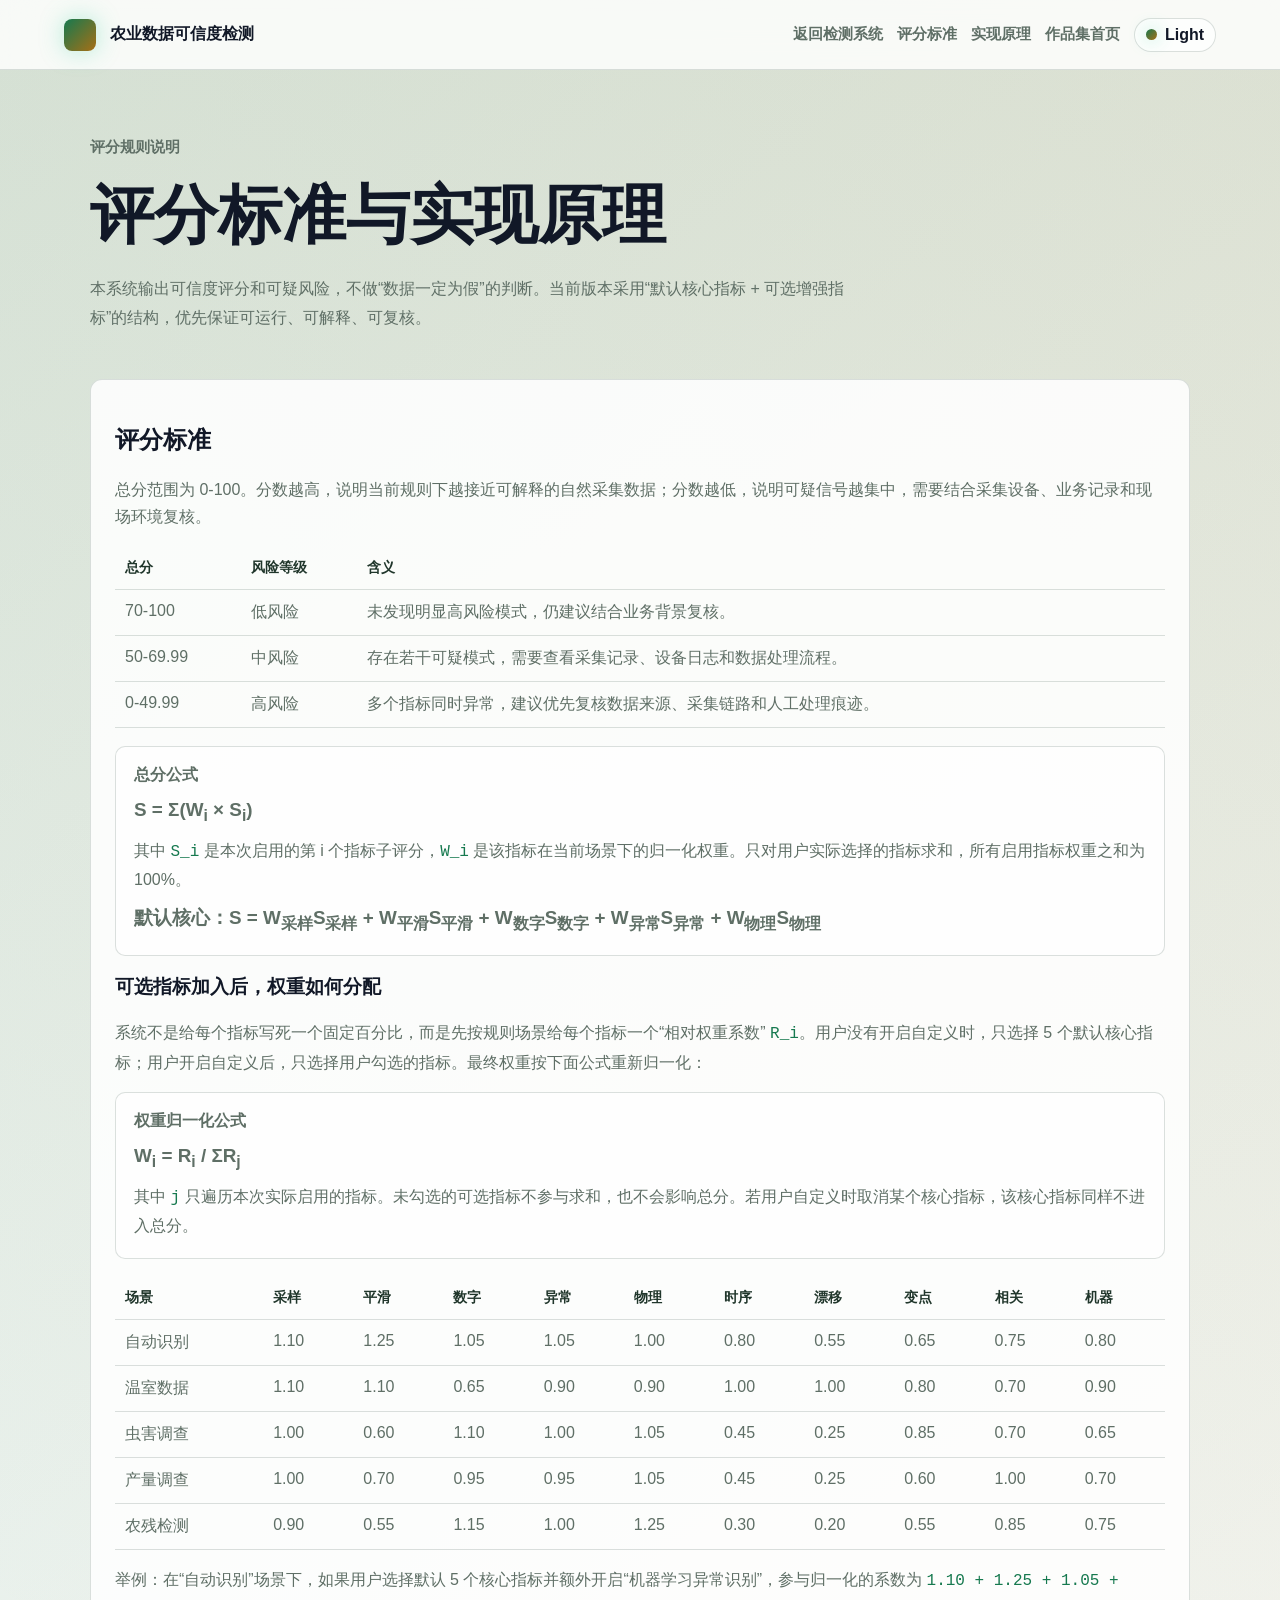
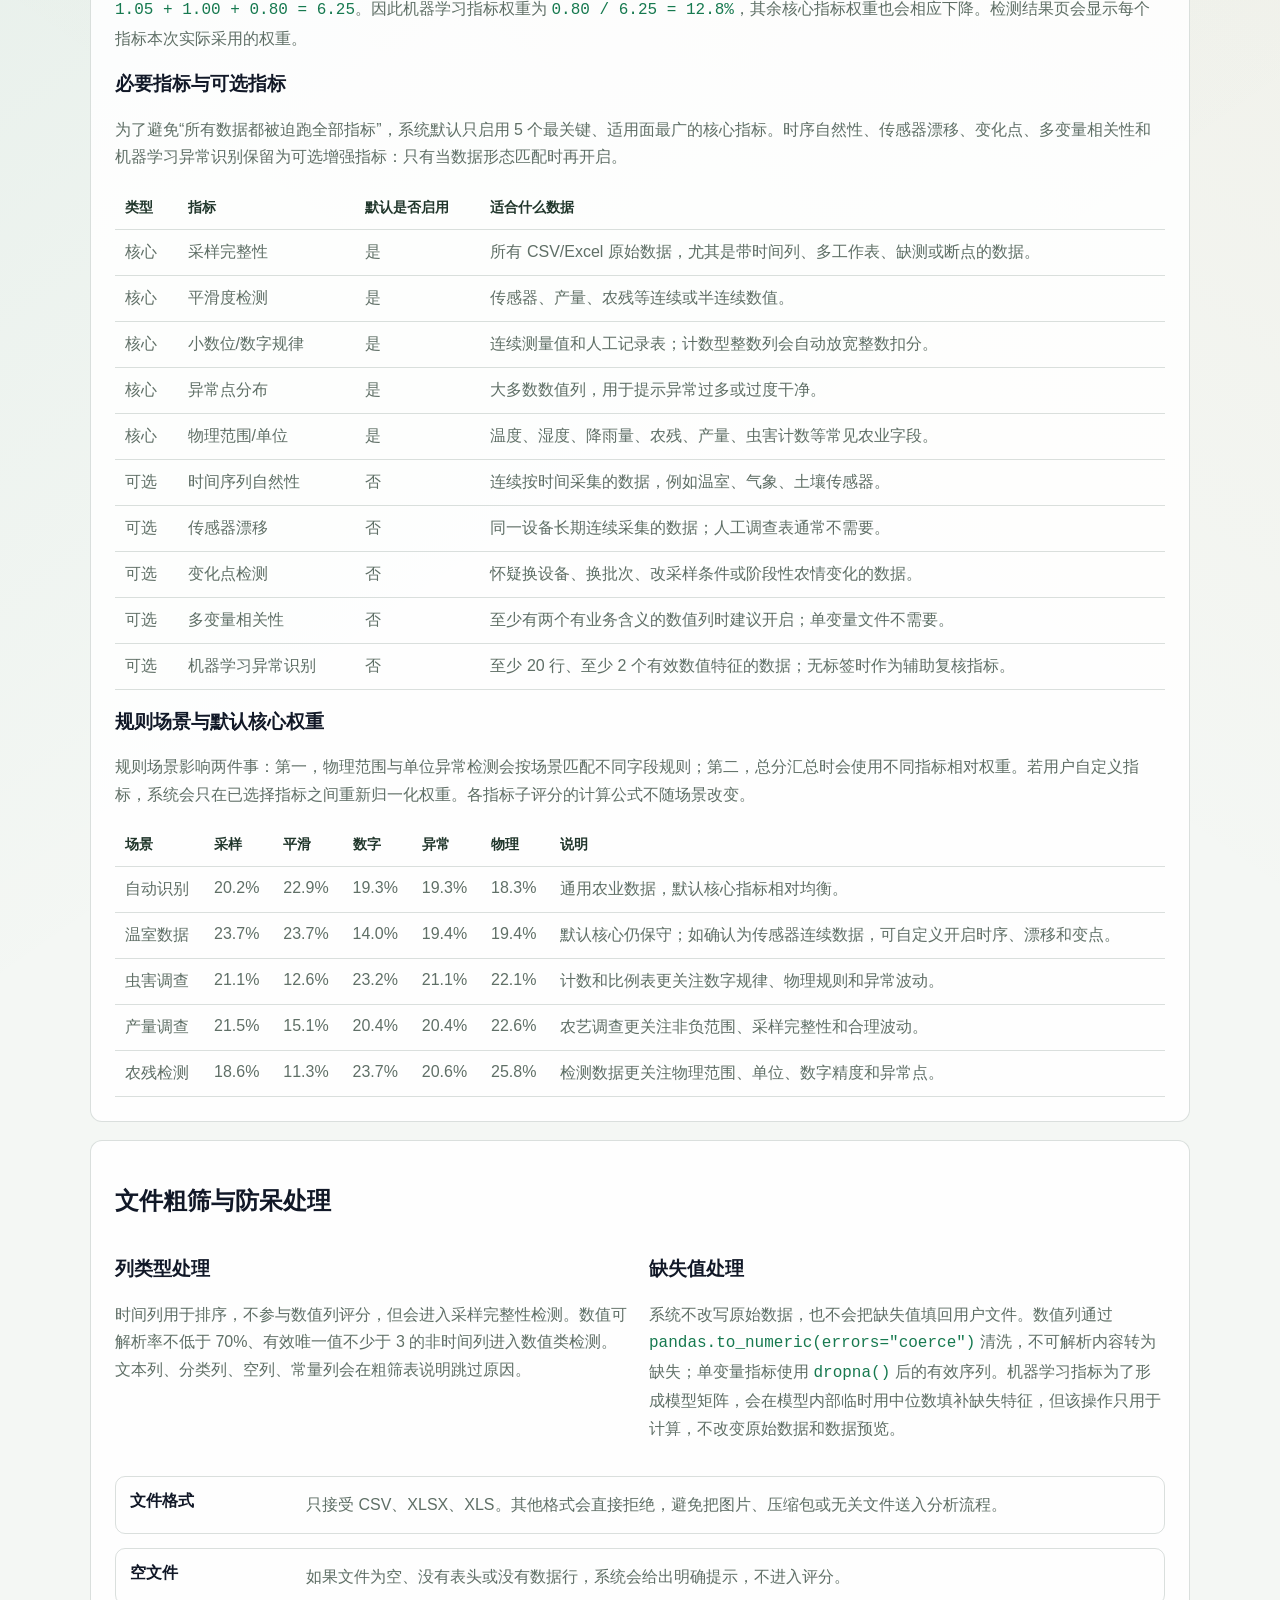
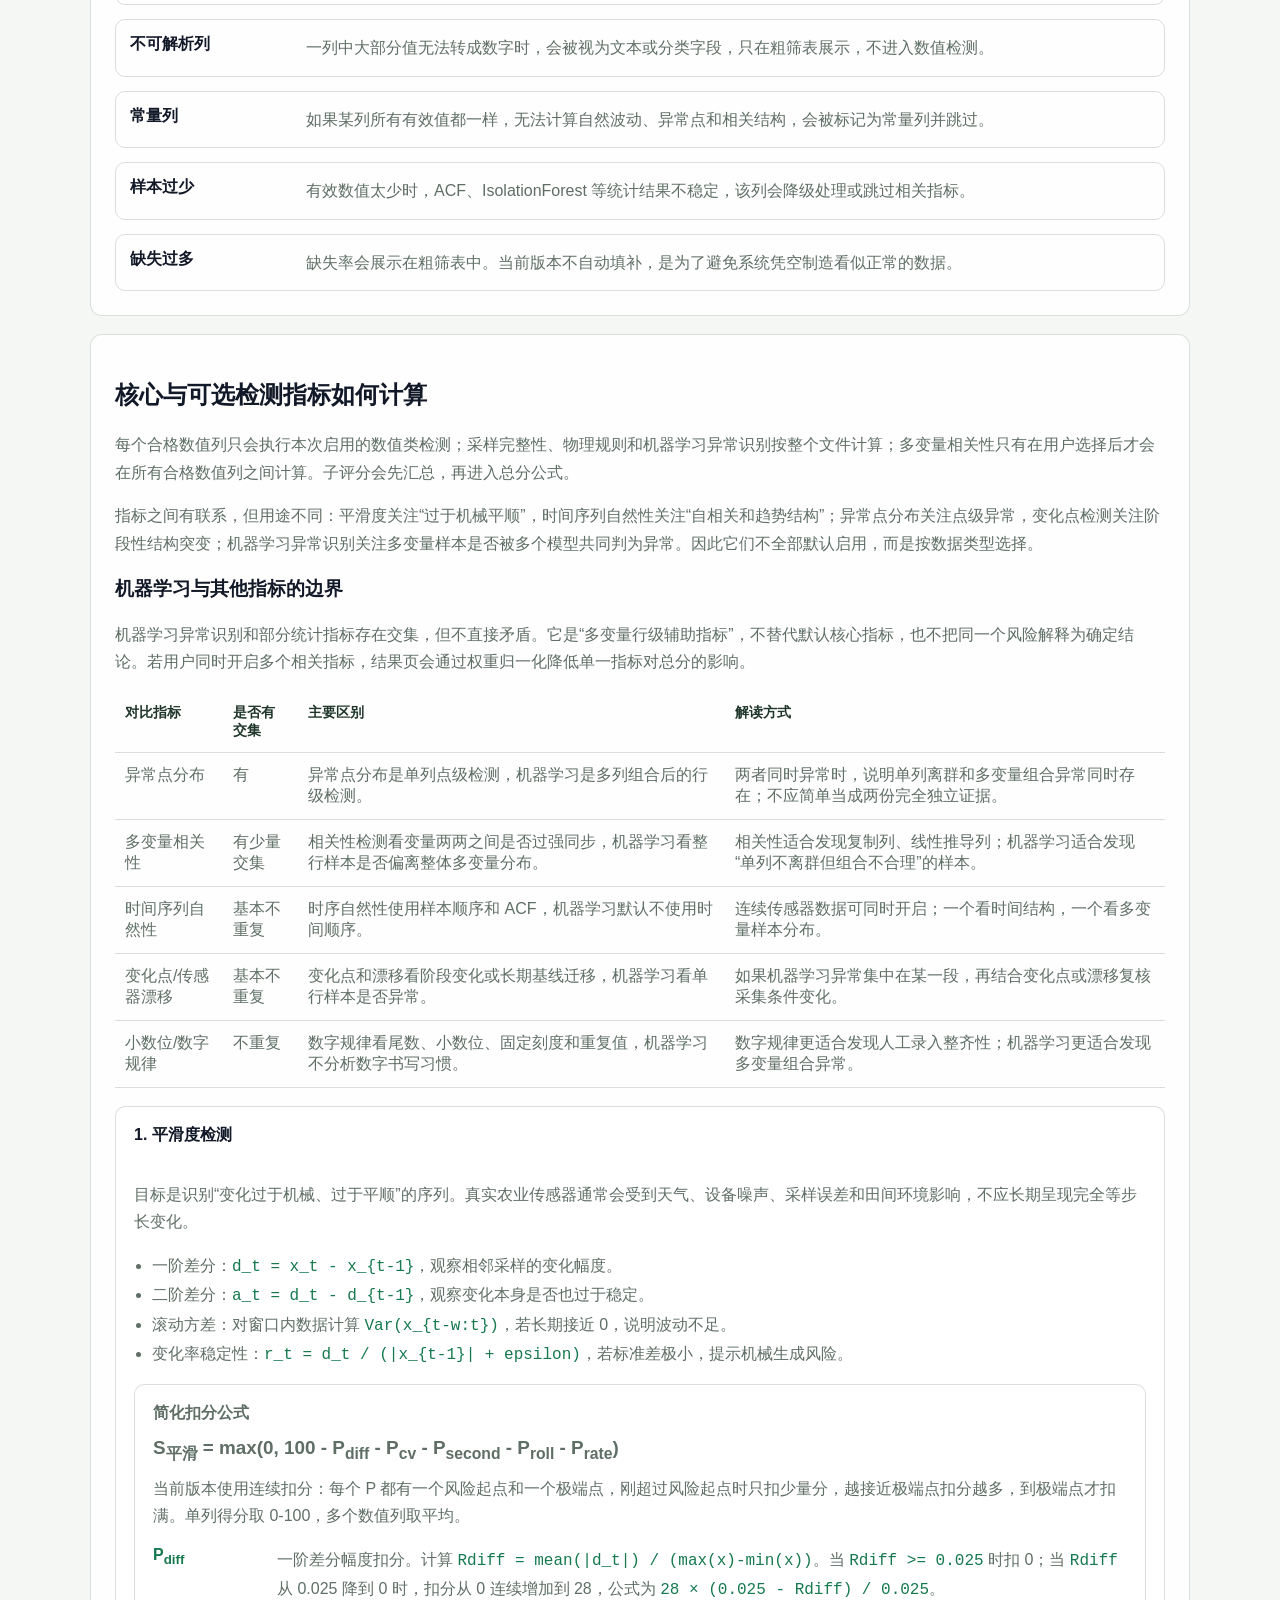
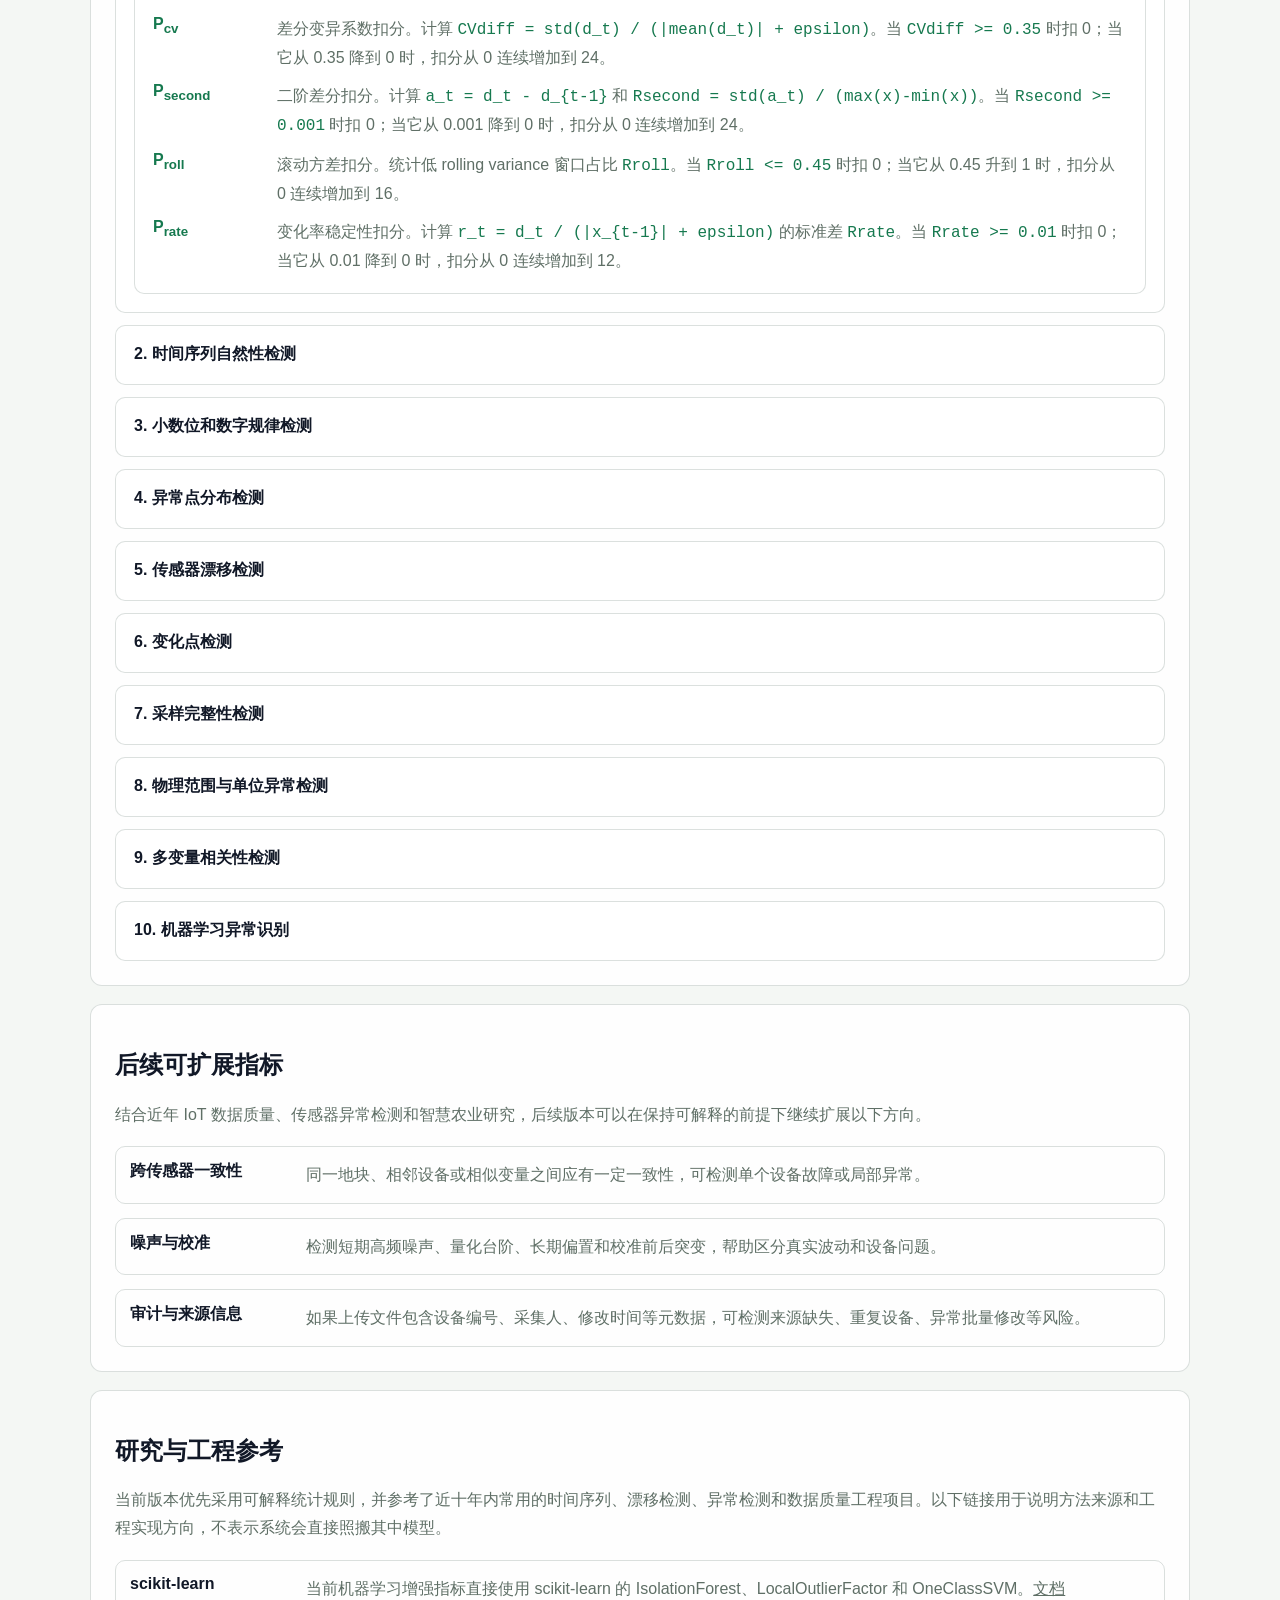
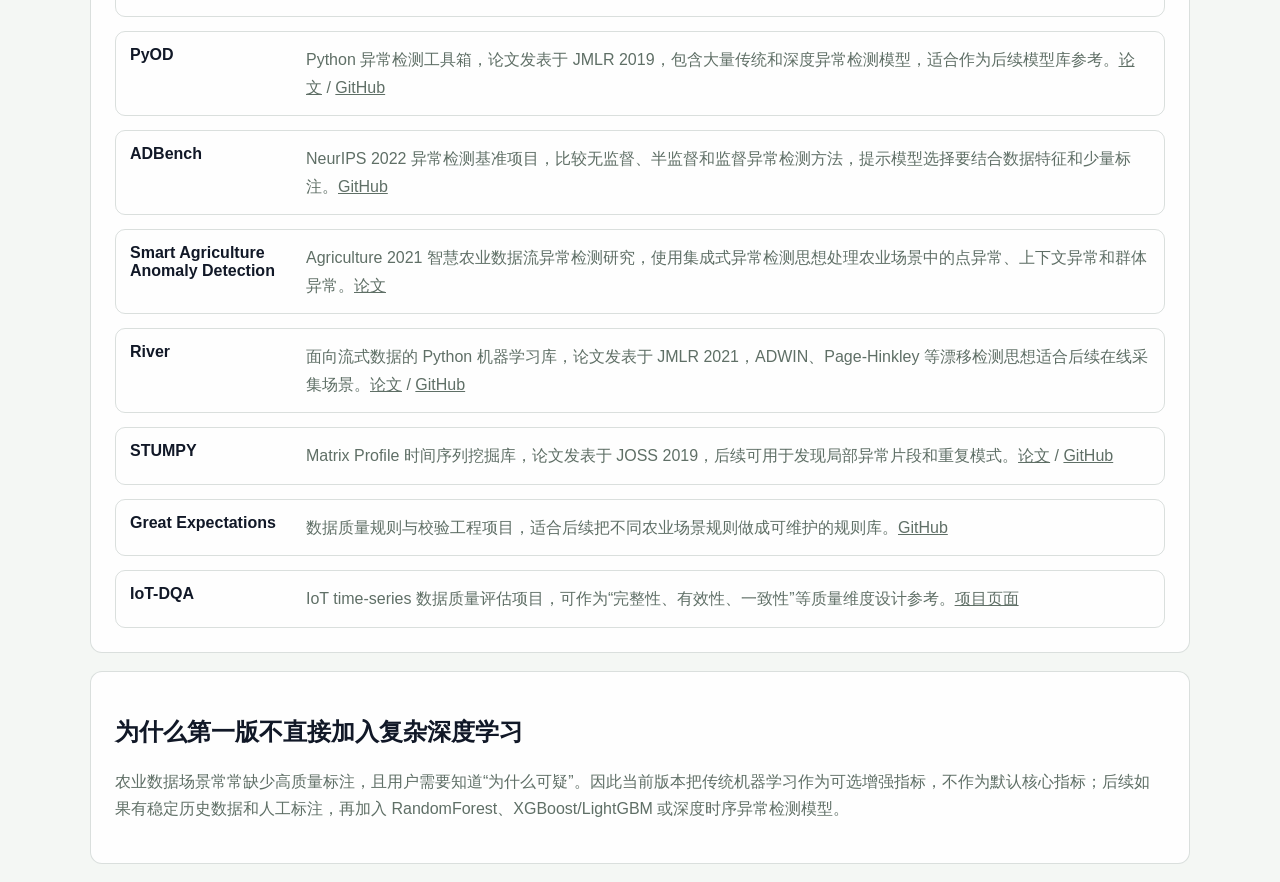
==== commit d920a5ce: "Add custom indicators and ML anomaly scoring" ====
--- a/web/methodology.html
+++ b/web/methodology.html
@@ -4,8 +4,8 @@
   <meta charset="utf-8">
   <meta name="viewport" content="width=device-width, initial-scale=1">
   <title>评分标准与实现原理</title>
-  <script>document.documentElement.dataset.theme = localStorage.getItem("agri-trust-theme") || "dark";</script>
-  <link rel="stylesheet" href="assets/styles.css?v=20260523u">
+  <script>document.documentElement.dataset.theme = localStorage.getItem("agri-trust-theme") || "light";</script>
+  <link rel="stylesheet" href="assets/styles.css?v=20260525f">
 </head>
 <body class="method-page">
   <header class="shell-header">
@@ -29,7 +29,7 @@
     <section class="method-hero">
       <p class="eyebrow">评分规则说明</p>
       <h1>评分标准与实现原理</h1>
-      <p>本系统输出可信度评分和可疑风险，不做“数据一定为假”的判断。第一版采用规则型统计检测，优先保证可运行、可解释、可复核。</p>
+      <p>本系统输出可信度评分和可疑风险，不做“数据一定为假”的判断。当前版本采用“默认核心指标 + 可选增强指标”的结构，优先保证可运行、可解释、可复核。</p>
     </section>
 
     <section id="scoring" class="method-card">
@@ -48,22 +48,63 @@
       <div class="formula-box">
         <span>总分公式</span>
         <p class="formula">S = Σ(W<sub>i</sub> × S<sub>i</sub>)</p>
-        <p>其中 <code>S_i</code> 是第 i 个指标的子评分，<code>W_i</code> 是当前规则场景下的指标权重。所有权重之和为 100%。</p>
-        <p class="formula">自动识别默认：S = 0.18S<sub>平滑度</sub> + 0.16S<sub>时间序列</sub> + 0.13S<sub>数字规律</sub> + 0.06S<sub>异常点</sub> + 0.14S<sub>传感器漂移</sub> + 0.06S<sub>变化点</sub> + 0.04S<sub>采样完整性</sub> + 0.04S<sub>物理规则</sub> + 0.19S<sub>相关性</sub></p>
-      </div>
-      <h3>规则场景如何影响评分</h3>
-      <p>规则场景影响两件事：第一，物理范围与单位异常检测会按场景匹配不同字段规则；第二，总分汇总时会使用不同指标权重。各指标子评分的计算公式不随场景改变，这样用户仍能看到每个指标本身的原始风险。</p>
+        <p>其中 <code>S_i</code> 是本次启用的第 i 个指标子评分，<code>W_i</code> 是该指标在当前场景下的归一化权重。只对用户实际选择的指标求和，所有启用指标权重之和为 100%。</p>
+        <p class="formula">默认核心：S = W<sub>采样</sub>S<sub>采样</sub> + W<sub>平滑</sub>S<sub>平滑</sub> + W<sub>数字</sub>S<sub>数字</sub> + W<sub>异常</sub>S<sub>异常</sub> + W<sub>物理</sub>S<sub>物理</sub></p>
+      </div>
+      <h3>可选指标加入后，权重如何分配</h3>
+      <p>系统不是给每个指标写死一个固定百分比，而是先按规则场景给每个指标一个“相对权重系数” <code>R_i</code>。用户没有开启自定义时，只选择 5 个默认核心指标；用户开启自定义后，只选择用户勾选的指标。最终权重按下面公式重新归一化：</p>
+      <div class="formula-box compact-formula">
+        <span>权重归一化公式</span>
+        <p class="formula">W<sub>i</sub> = R<sub>i</sub> / ΣR<sub>j</sub></p>
+        <p>其中 <code>j</code> 只遍历本次实际启用的指标。未勾选的可选指标不参与求和，也不会影响总分。若用户自定义时取消某个核心指标，该核心指标同样不进入总分。</p>
+      </div>
       <div class="table-wrap">
         <table>
           <thead>
-            <tr><th>场景</th><th>平滑</th><th>时序</th><th>数字</th><th>异常</th><th>漂移</th><th>变点</th><th>采样</th><th>物理</th><th>相关</th><th>适用重点</th></tr>
+            <tr><th>场景</th><th>采样</th><th>平滑</th><th>数字</th><th>异常</th><th>物理</th><th>时序</th><th>漂移</th><th>变点</th><th>相关</th><th>机器</th></tr>
           </thead>
           <tbody>
-            <tr><td>自动识别</td><td>18%</td><td>16%</td><td>13%</td><td>6%</td><td>14%</td><td>6%</td><td>4%</td><td>4%</td><td>19%</td><td>通用农业数据，保持均衡判断。</td></tr>
-            <tr><td>温室数据</td><td>16%</td><td>18%</td><td>8%</td><td>8%</td><td>16%</td><td>10%</td><td>8%</td><td>6%</td><td>10%</td><td>连续传感器更关注时序、漂移、变化点和采样完整性。</td></tr>
-            <tr><td>虫害调查</td><td>10%</td><td>8%</td><td>14%</td><td>12%</td><td>8%</td><td>14%</td><td>8%</td><td>14%</td><td>12%</td><td>计数和比例表更关注数字规律、物理规则、阶段变化和异常波动。</td></tr>
-            <tr><td>产量调查</td><td>10%</td><td>8%</td><td>12%</td><td>12%</td><td>8%</td><td>10%</td><td>10%</td><td>14%</td><td>16%</td><td>农艺调查更关注非负范围、变量关系和采样完整性。</td></tr>
-            <tr><td>农残检测</td><td>8%</td><td>6%</td><td>16%</td><td>12%</td><td>6%</td><td>10%</td><td>8%</td><td>20%</td><td>14%</td><td>检测数据更关注物理范围、单位、数字精度、异常点和变量关系。</td></tr>
+            <tr><td>自动识别</td><td>1.10</td><td>1.25</td><td>1.05</td><td>1.05</td><td>1.00</td><td>0.80</td><td>0.55</td><td>0.65</td><td>0.75</td><td>0.80</td></tr>
+            <tr><td>温室数据</td><td>1.10</td><td>1.10</td><td>0.65</td><td>0.90</td><td>0.90</td><td>1.00</td><td>1.00</td><td>0.80</td><td>0.70</td><td>0.90</td></tr>
+            <tr><td>虫害调查</td><td>1.00</td><td>0.60</td><td>1.10</td><td>1.00</td><td>1.05</td><td>0.45</td><td>0.25</td><td>0.85</td><td>0.70</td><td>0.65</td></tr>
+            <tr><td>产量调查</td><td>1.00</td><td>0.70</td><td>0.95</td><td>0.95</td><td>1.05</td><td>0.45</td><td>0.25</td><td>0.60</td><td>1.00</td><td>0.70</td></tr>
+            <tr><td>农残检测</td><td>0.90</td><td>0.55</td><td>1.15</td><td>1.00</td><td>1.25</td><td>0.30</td><td>0.20</td><td>0.55</td><td>0.85</td><td>0.75</td></tr>
+          </tbody>
+        </table>
+      </div>
+      <p>举例：在“自动识别”场景下，如果用户选择默认 5 个核心指标并额外开启“机器学习异常识别”，参与归一化的系数为 <code>1.10 + 1.25 + 1.05 + 1.05 + 1.00 + 0.80 = 6.25</code>。因此机器学习指标权重为 <code>0.80 / 6.25 = 12.8%</code>，其余核心指标权重也会相应下降。检测结果页会显示每个指标本次实际采用的权重。</p>
+      <h3>必要指标与可选指标</h3>
+      <p>为了避免“所有数据都被迫跑全部指标”，系统默认只启用 5 个最关键、适用面最广的核心指标。时序自然性、传感器漂移、变化点、多变量相关性和机器学习异常识别保留为可选增强指标：只有当数据形态匹配时再开启。</p>
+      <div class="table-wrap">
+        <table>
+          <thead><tr><th>类型</th><th>指标</th><th>默认是否启用</th><th>适合什么数据</th></tr></thead>
+          <tbody>
+            <tr><td>核心</td><td>采样完整性</td><td>是</td><td>所有 CSV/Excel 原始数据，尤其是带时间列、多工作表、缺测或断点的数据。</td></tr>
+            <tr><td>核心</td><td>平滑度检测</td><td>是</td><td>传感器、产量、农残等连续或半连续数值。</td></tr>
+            <tr><td>核心</td><td>小数位/数字规律</td><td>是</td><td>连续测量值和人工记录表；计数型整数列会自动放宽整数扣分。</td></tr>
+            <tr><td>核心</td><td>异常点分布</td><td>是</td><td>大多数数值列，用于提示异常过多或过度干净。</td></tr>
+            <tr><td>核心</td><td>物理范围/单位</td><td>是</td><td>温度、湿度、降雨量、农残、产量、虫害计数等常见农业字段。</td></tr>
+            <tr><td>可选</td><td>时间序列自然性</td><td>否</td><td>连续按时间采集的数据，例如温室、气象、土壤传感器。</td></tr>
+            <tr><td>可选</td><td>传感器漂移</td><td>否</td><td>同一设备长期连续采集的数据；人工调查表通常不需要。</td></tr>
+            <tr><td>可选</td><td>变化点检测</td><td>否</td><td>怀疑换设备、换批次、改采样条件或阶段性农情变化的数据。</td></tr>
+            <tr><td>可选</td><td>多变量相关性</td><td>否</td><td>至少有两个有业务含义的数值列时建议开启；单变量文件不需要。</td></tr>
+            <tr><td>可选</td><td>机器学习异常识别</td><td>否</td><td>至少 20 行、至少 2 个有效数值特征的数据；无标签时作为辅助复核指标。</td></tr>
+          </tbody>
+        </table>
+      </div>
+      <h3>规则场景与默认核心权重</h3>
+      <p>规则场景影响两件事：第一，物理范围与单位异常检测会按场景匹配不同字段规则；第二，总分汇总时会使用不同指标相对权重。若用户自定义指标，系统会只在已选择指标之间重新归一化权重。各指标子评分的计算公式不随场景改变。</p>
+      <div class="table-wrap">
+        <table>
+          <thead>
+            <tr><th>场景</th><th>采样</th><th>平滑</th><th>数字</th><th>异常</th><th>物理</th><th>说明</th></tr>
+          </thead>
+          <tbody>
+            <tr><td>自动识别</td><td>20.2%</td><td>22.9%</td><td>19.3%</td><td>19.3%</td><td>18.3%</td><td>通用农业数据，默认核心指标相对均衡。</td></tr>
+            <tr><td>温室数据</td><td>23.7%</td><td>23.7%</td><td>14.0%</td><td>19.4%</td><td>19.4%</td><td>默认核心仍保守；如确认为传感器连续数据，可自定义开启时序、漂移和变点。</td></tr>
+            <tr><td>虫害调查</td><td>21.1%</td><td>12.6%</td><td>23.2%</td><td>21.1%</td><td>22.1%</td><td>计数和比例表更关注数字规律、物理规则和异常波动。</td></tr>
+            <tr><td>产量调查</td><td>21.5%</td><td>15.1%</td><td>20.4%</td><td>20.4%</td><td>22.6%</td><td>农艺调查更关注非负范围、采样完整性和合理波动。</td></tr>
+            <tr><td>农残检测</td><td>18.6%</td><td>11.3%</td><td>23.7%</td><td>20.6%</td><td>25.8%</td><td>检测数据更关注物理范围、单位、数字精度和异常点。</td></tr>
           </tbody>
         </table>
       </div>
@@ -78,7 +119,7 @@
         </div>
         <div>
           <h3>缺失值处理</h3>
-          <p>系统不自动填补缺失值。数值列通过 <code>pandas.to_numeric(errors="coerce")</code> 清洗，不可解析内容转为缺失；单变量指标使用 <code>dropna()</code> 后的有效序列。</p>
+          <p>系统不改写原始数据，也不会把缺失值填回用户文件。数值列通过 <code>pandas.to_numeric(errors="coerce")</code> 清洗，不可解析内容转为缺失；单变量指标使用 <code>dropna()</code> 后的有效序列。机器学习指标为了形成模型矩阵，会在模型内部临时用中位数填补缺失特征，但该操作只用于计算，不改变原始数据和数据预览。</p>
         </div>
       </div>
       <div class="method-list compact-list">
@@ -92,8 +133,23 @@
     </section>
 
     <section id="principles" class="method-card">
-      <h2>九类检测指标如何计算</h2>
-      <p>每个合格数值列会执行数值类检测；采样完整性和物理规则按整个文件计算；多变量相关性在所有合格数值列之间计算。子评分会先汇总，再进入总分公式。</p>
+      <h2>核心与可选检测指标如何计算</h2>
+      <p>每个合格数值列只会执行本次启用的数值类检测；采样完整性、物理规则和机器学习异常识别按整个文件计算；多变量相关性只有在用户选择后才会在所有合格数值列之间计算。子评分会先汇总，再进入总分公式。</p>
+      <p>指标之间有联系，但用途不同：平滑度关注“过于机械平顺”，时间序列自然性关注“自相关和趋势结构”；异常点分布关注点级异常，变化点检测关注阶段性结构突变；机器学习异常识别关注多变量样本是否被多个模型共同判为异常。因此它们不全部默认启用，而是按数据类型选择。</p>
+      <h3>机器学习与其他指标的边界</h3>
+      <p>机器学习异常识别和部分统计指标存在交集，但不直接矛盾。它是“多变量行级辅助指标”，不替代默认核心指标，也不把同一个风险解释为确定结论。若用户同时开启多个相关指标，结果页会通过权重归一化降低单一指标对总分的影响。</p>
+      <div class="table-wrap">
+        <table>
+          <thead><tr><th>对比指标</th><th>是否有交集</th><th>主要区别</th><th>解读方式</th></tr></thead>
+          <tbody>
+            <tr><td>异常点分布</td><td>有</td><td>异常点分布是单列点级检测，机器学习是多列组合后的行级检测。</td><td>两者同时异常时，说明单列离群和多变量组合异常同时存在；不应简单当成两份完全独立证据。</td></tr>
+            <tr><td>多变量相关性</td><td>有少量交集</td><td>相关性检测看变量两两之间是否过强同步，机器学习看整行样本是否偏离整体多变量分布。</td><td>相关性适合发现复制列、线性推导列；机器学习适合发现“单列不离群但组合不合理”的样本。</td></tr>
+            <tr><td>时间序列自然性</td><td>基本不重复</td><td>时序自然性使用样本顺序和 ACF，机器学习默认不使用时间顺序。</td><td>连续传感器数据可同时开启；一个看时间结构，一个看多变量样本分布。</td></tr>
+            <tr><td>变化点/传感器漂移</td><td>基本不重复</td><td>变化点和漂移看阶段变化或长期基线迁移，机器学习看单行样本是否异常。</td><td>如果机器学习异常集中在某一段，再结合变化点或漂移复核采集条件变化。</td></tr>
+            <tr><td>小数位/数字规律</td><td>不重复</td><td>数字规律看尾数、小数位、固定刻度和重复值，机器学习不分析数字书写习惯。</td><td>数字规律更适合发现人工录入整齐性；机器学习更适合发现多变量组合异常。</td></tr>
+          </tbody>
+        </table>
+      </div>
       <div class="metric-accordion">
         <details open>
           <summary>1. 平滑度检测</summary>
@@ -231,23 +287,23 @@
 
         <details>
           <summary>7. 采样完整性检测</summary>
-          <p>目标是复核原始采集链路是否完整，重点关注时间间隔、重复时间戳、连续缺测和 Excel sheet 结构。没有时间列时不会直接判定高风险，但会提示无法复核采样完整性。</p>
+          <p>目标是复核原始采集链路是否完整，重点关注时间间隔、重复时间戳、连续缺测和 Excel 工作表结构。没有时间列时不会直接判定高风险，但会提示无法复核采样完整性。</p>
           <ul>
             <li>时间间隔 CV：<code>CV = std(Δt) / mean(Δt)</code>，衡量采样频率是否稳定。</li>
             <li>重复时间戳比例：统计重复时间点占比。</li>
             <li>断点数量：若某段间隔超过中位间隔的 3 倍，记为采样断点。</li>
             <li>最长连续缺测：按中位采样间隔估计 gap 中缺少的采样槽数量。</li>
-            <li>sheet 结构异常：多个 sheet 合并时，比较各 sheet 的有效字段集合差异。</li>
-          </ul>
-          <div class="formula-box compact-formula">
-            <span>简化扣分公式</span>
-            <p class="formula">S<sub>采样</sub> = max(0, 100 - P<sub>dup</sub> - P<sub>cv</sub> - P<sub>gap</sub> - P<sub>miss</sub> - P<sub>sheet</sub>)</p>
+            <li>工作表结构异常：多个工作表合并时，比较各工作表的有效字段集合差异。</li>
+          </ul>
+          <div class="formula-box compact-formula">
+            <span>简化扣分公式</span>
+            <p class="formula">S<sub>采样</sub> = max(0, 100 - P<sub>dup</sub> - P<sub>cv</sub> - P<sub>gap</sub> - P<sub>miss</sub> - P<sub>table</sub>)</p>
             <dl class="symbol-list">
               <dt>P<sub>dup</sub></dt><dd>重复时间戳扣分。重复比例从 1% 到 10% 连续扣 0-22 分。</dd>
               <dt>P<sub>cv</sub></dt><dd>时间间隔波动扣分。时间间隔 CV 从 0.35 到 1.20 连续扣 0-22 分。</dd>
               <dt>P<sub>gap</sub></dt><dd>采样断点扣分。每个明显断点扣 4 分，最多扣 18 分。</dd>
               <dt>P<sub>miss</sub></dt><dd>最长连续缺测扣分。估计连续缺测槽从 2 到 12 个连续扣 0-14 分。</dd>
-              <dt>P<sub>sheet</sub></dt><dd>sheet 结构扣分。字段集合差异比例从 0.20 到 0.80 连续扣 0-14 分；空 sheet 会额外轻微扣分。</dd>
+              <dt>P<sub>table</sub></dt><dd>工作表结构扣分。字段集合差异比例从 0.20 到 0.80 连续扣 0-14 分；空工作表会额外轻微扣分。</dd>
             </dl>
           </div>
         </details>
@@ -290,6 +346,29 @@
               <dt>P<sub>perfect</sub></dt><dd>近乎完美相关扣分。计算所有变量对的 Pearson/Spearman 最大绝对相关 <code>Cmax</code>。当 <code>Cmax <= 0.999</code> 时扣 0；当它从 0.999 升到 1 时，扣分从 0 连续增加到 35。</dd>
               <dt>P<sub>high</sub></dt><dd>过强相关扣分。仍使用 <code>Cmax</code>。当 <code>Cmax <= 0.99</code> 时扣 0；当它从 0.99 升到 0.999 时，扣分从 0 连续增加到 14。</dd>
               <dt>P<sub>avg</sub></dt><dd>整体同步扣分。计算全部变量对 Pearson 绝对值平均数 <code>Cavg</code>。变量对不少于 3 时，若 <code>Cavg</code> 从 0.96 升到 1，扣分从 0 连续增加到 18。</dd>
+            </dl>
+          </div>
+        </details>
+
+        <details>
+          <summary>10. 机器学习异常识别</summary>
+          <p>目标是在用户主动开启时，用传统机器学习模型补充统计规则。当前版本不训练“真/假分类器”，因为多数农业场景暂时缺少可靠标注；系统采用无监督异常检测，只判断多模型是否共同发现多变量异常样本。</p>
+          <ul>
+            <li>特征准备：只使用通过粗筛的数值列，缺失值用中位数填充，再用 <code>RobustScaler</code> 做稳健缩放。</li>
+            <li>模型集成：同时运行 <code>IsolationForest</code>、<code>LocalOutlierFactor</code> 和 <code>OneClassSVM</code>；为保证线上响应稳定，最多抽样 800 行进入模型计算。</li>
+            <li>模型共识：如果至少约三分之二模型把同一行判为异常，该行记为“模型共识异常”。</li>
+            <li>适用条件：至少 20 行、至少 2 个有效数值特征；单列数据仍建议主要查看异常点分布。</li>
+          </ul>
+          <div class="formula-box compact-formula">
+            <span>简化扣分公式</span>
+            <p class="formula">S<sub>机器</sub> = max(0, 100 - P<sub>consensus</sub> - P<sub>model</sub> - P<sub>disagree</sub> - P<sub>spread</sub> - P<sub>small</sub>)</p>
+            <p>机器学习分数只作为可选辅助指标。它不会覆盖传统统计指标，也不会给出“数据为假”的结论；当样本量不足或特征不足时，系统会降级提示。</p>
+            <dl class="symbol-list">
+              <dt>P<sub>consensus</sub></dt><dd>模型共识异常扣分。计算 <code>Rconsensus</code>，即被至少三分之二模型共同判为异常的样本比例。当 <code>Rconsensus <= 0.08</code> 时扣 0；从 0.08 升到 0.25 连续扣 0-35 分。</dd>
+              <dt>P<sub>model</sub></dt><dd>单模型异常比例过高扣分。计算三个模型中最高异常比例 <code>Rmax</code>。当 <code>Rmax <= 0.20</code> 时扣 0；从 0.20 升到 0.45 连续扣 0-18 分。</dd>
+              <dt>P<sub>disagree</sub></dt><dd>模型分歧扣分。计算 <code>Rdisagree</code>，即模型之间没有形成一致判断的样本比例。当 <code>Rdisagree <= 0.35</code> 时扣 0；从 0.35 升到 0.75 连续扣 0-12 分。</dd>
+              <dt>P<sub>spread</sub></dt><dd>异常比例跨度扣分。计算不同模型异常比例的最大差值 <code>Rspread</code>。当 <code>Rspread <= 0.12</code> 时扣 0；从 0.12 升到 0.35 连续扣 0-10 分。</dd>
+              <dt>P<sub>small</sub></dt><dd>样本量不足扣分。机器学习有效样本数从 50 降到 20 时，连续扣 0-10 分；少于 20 行时不做正式模型判断。</dd>
             </dl>
           </div>
         </details>
@@ -310,7 +389,10 @@
       <h2>研究与工程参考</h2>
       <p>当前版本优先采用可解释统计规则，并参考了近十年内常用的时间序列、漂移检测、异常检测和数据质量工程项目。以下链接用于说明方法来源和工程实现方向，不表示系统会直接照搬其中模型。</p>
       <div class="method-list compact-list">
-        <div><b>PyOD</b><span>Python 异常检测工具箱，论文发表于 JMLR 2019，当前系统的 IsolationForest 思路与异常检测模块可参考其模型体系。<a href="https://www.jmlr.org/papers/v20/19-011.html" target="_blank">论文</a> / <a href="https://github.com/yzhao062/pyod" target="_blank">GitHub</a></span></div>
+        <div><b>scikit-learn</b><span>当前机器学习增强指标直接使用 scikit-learn 的 IsolationForest、LocalOutlierFactor 和 OneClassSVM。<a href="https://scikit-learn.org/stable/modules/outlier_detection.html" target="_blank">文档</a></span></div>
+        <div><b>PyOD</b><span>Python 异常检测工具箱，论文发表于 JMLR 2019，包含大量传统和深度异常检测模型，适合作为后续模型库参考。<a href="https://www.jmlr.org/papers/v20/19-011.html" target="_blank">论文</a> / <a href="https://github.com/yzhao062/pyod" target="_blank">GitHub</a></span></div>
+        <div><b>ADBench</b><span>NeurIPS 2022 异常检测基准项目，比较无监督、半监督和监督异常检测方法，提示模型选择要结合数据特征和少量标注。<a href="https://github.com/Minqi824/ADBench" target="_blank">GitHub</a></span></div>
+        <div><b>Smart Agriculture Anomaly Detection</b><span>Agriculture 2021 智慧农业数据流异常检测研究，使用集成式异常检测思想处理农业场景中的点异常、上下文异常和群体异常。<a href="https://www.mdpi.com/2077-0472/11/11/1083" target="_blank">论文</a></span></div>
         <div><b>River</b><span>面向流式数据的 Python 机器学习库，论文发表于 JMLR 2021，ADWIN、Page-Hinkley 等漂移检测思想适合后续在线采集场景。<a href="https://www.jmlr.org/papers/v22/20-1380.html" target="_blank">论文</a> / <a href="https://github.com/online-ml/river" target="_blank">GitHub</a></span></div>
         <div><b>STUMPY</b><span>Matrix Profile 时间序列挖掘库，论文发表于 JOSS 2019，后续可用于发现局部异常片段和重复模式。<a href="https://joss.theoj.org/papers/10.21105/joss.01504" target="_blank">论文</a> / <a href="https://github.com/stumpy-dev/stumpy" target="_blank">GitHub</a></span></div>
         <div><b>Great Expectations</b><span>数据质量规则与校验工程项目，适合后续把不同农业场景规则做成可维护的规则库。<a href="https://github.com/great-expectations/great_expectations" target="_blank">GitHub</a></span></div>
@@ -320,9 +402,9 @@
 
     <section class="method-card">
       <h2>为什么第一版不直接加入复杂深度学习</h2>
-      <p>农业数据场景常常缺少高质量标注，且用户需要知道“为什么可疑”。因此第一版采用统计规则和传统机器学习，优先保证可运行、可解释、可复核。后续如果有稳定历史数据和人工标注，再考虑加入时序预测、变化点模型或深度异常检测模型。</p>
+      <p>农业数据场景常常缺少高质量标注，且用户需要知道“为什么可疑”。因此当前版本把传统机器学习作为可选增强指标，不作为默认核心指标；后续如果有稳定历史数据和人工标注，再加入 RandomForest、XGBoost/LightGBM 或深度时序异常检测模型。</p>
     </section>
   </main>
-  <script src="assets/theme.js?v=20260523u"></script>
+  <script src="assets/theme.js?v=20260525f"></script>
 </body>
 </html>
--- a/web/assets/styles.css
+++ b/web/assets/styles.css
@@ -199,9 +199,9 @@
 .section-title {
   margin: 0;
   color: var(--green);
-  font-size: 0.82rem;
+  font-size: 0.92rem;
   font-weight: 850;
-  text-transform: uppercase;
+  line-height: 1.35;
 }
 
 .hero-copy h1 {
@@ -501,7 +501,7 @@
 
 .summary-grid {
   display: grid;
-  grid-template-columns: repeat(4, minmax(0, 1fr));
+  grid-template-columns: repeat(auto-fit, minmax(190px, 1fr));
   gap: 14px;
   margin: 10px 0 22px;
 }
@@ -563,6 +563,7 @@
   width: 100%;
   color: var(--button-ink);
   background: var(--green);
+  border: 0;
 }
 
 .content-stack {
@@ -958,6 +959,547 @@
   font-family: ui-monospace, SFMono-Regular, Menlo, Monaco, Consolas, "Liberation Mono", monospace;
 }
 
+.nav-action {
+  min-height: 34px;
+  padding: 0 12px;
+  border: 1px solid var(--line);
+  border-radius: 999px;
+  color: var(--ink);
+  background: var(--ghost-bg);
+  cursor: pointer;
+  font-weight: 800;
+}
+
+.landing-shell {
+  padding: 36px 0 64px;
+}
+
+.product-hero {
+  width: min(920px, 100%);
+  margin: 0 auto;
+  padding: clamp(28px, 4vw, 52px) clamp(18px, 5vw, 48px);
+  text-align: center;
+}
+
+.product-hero h1 {
+  max-width: 820px;
+  margin: 0 auto;
+  font-size: clamp(2.25rem, 4vw, 3.65rem);
+  line-height: 1.12;
+  font-weight: 900;
+}
+
+.product-hero .hero-lead {
+  margin: 18px auto 0;
+  max-width: 800px;
+  font-size: 1.04rem;
+  line-height: 1.78;
+}
+
+.upload-workbench {
+  width: min(940px, 100%);
+  margin: 12px auto 0;
+  border: 1px solid var(--line);
+  border-radius: 18px;
+  background: var(--panel);
+  box-shadow: var(--shadow);
+  backdrop-filter: blur(18px);
+  padding: clamp(20px, 3.4vw, 34px);
+}
+
+.workbench-head {
+  display: grid;
+  gap: 8px;
+  margin-bottom: 20px;
+}
+
+.workbench-head h2 {
+  margin: 0;
+  font-size: clamp(1.55rem, 2.35vw, 2.15rem);
+  line-height: 1.2;
+  font-weight: 900;
+}
+
+.workbench-head p {
+  max-width: 780px;
+  margin: 0;
+  color: var(--muted);
+  line-height: 1.72;
+}
+
+.form-steps {
+  display: grid;
+  gap: 14px;
+}
+
+.form-step {
+  display: grid;
+  grid-template-columns: 72px minmax(0, 1fr);
+  gap: 18px;
+  align-items: start;
+  border: 1px solid var(--line);
+  border-radius: 14px;
+  background: var(--soft-card);
+  padding: clamp(16px, 2.4vw, 24px);
+}
+
+.step-index {
+  display: grid;
+  place-items: center;
+  width: 52px;
+  height: 52px;
+  border-radius: 14px;
+  color: var(--button-ink);
+  background: linear-gradient(135deg, var(--green), #b7f7d4);
+  font-weight: 950;
+}
+
+.step-body h3 {
+  margin: 0;
+  font-size: 1.18rem;
+  line-height: 1.25;
+}
+
+.step-body p {
+  margin: 8px 0 14px;
+  color: var(--muted);
+  line-height: 1.68;
+}
+
+.scenario-control {
+  display: grid;
+  grid-template-columns: 96px minmax(190px, 240px) minmax(0, 1fr);
+  gap: 12px;
+  align-items: center;
+}
+
+.scenario-control label {
+  color: var(--muted);
+  font-weight: 850;
+}
+
+.scenario-control select {
+  min-height: 44px;
+  border: 1px solid var(--line);
+  border-radius: 10px;
+  color: var(--ink);
+  background: var(--ghost-bg);
+  padding: 0 12px;
+  font-weight: 800;
+}
+
+.scenario-control span {
+  color: var(--muted);
+  line-height: 1.56;
+}
+
+.score-bar-list {
+  display: grid;
+  gap: 12px;
+}
+
+.score-bar-card {
+  border: 1px solid var(--line);
+  border-radius: 12px;
+  background: var(--soft-card);
+  padding: 14px 16px;
+}
+
+.score-bar-head {
+  display: flex;
+  align-items: flex-start;
+  justify-content: space-between;
+  gap: 16px;
+}
+
+.score-bar-head span,
+.score-bar-head small {
+  display: block;
+}
+
+.score-bar-head span {
+  font-weight: 900;
+}
+
+.score-bar-head small {
+  margin-top: 4px;
+  color: var(--muted);
+}
+
+.score-bar-head strong {
+  color: var(--ink);
+  font-size: 1.65rem;
+  line-height: 1;
+}
+
+.score-bar-track {
+  height: 12px;
+  margin-top: 12px;
+  border-radius: 999px;
+  background: var(--bar-track);
+  overflow: hidden;
+}
+
+.score-bar-track i {
+  display: block;
+  height: 100%;
+  min-width: 2px;
+  border-radius: inherit;
+  transition: width 220ms ease;
+}
+
+.secondary-link {
+  margin-top: 10px;
+  background: var(--ghost-bg);
+  border: 1px solid var(--line);
+  color: var(--ink);
+}
+
+.secondary-link.no-margin {
+  margin-top: 0;
+}
+
+.no-analysis-action {
+  width: auto;
+  margin: 8px 0 16px;
+}
+
+.checker-shell {
+  display: grid;
+  grid-template-columns: minmax(0, 0.95fr) minmax(420px, 1.05fr);
+  gap: 24px;
+  align-items: start;
+  padding: 42px 0 54px;
+}
+
+.checker-copy,
+.checker-panel,
+.upload-card,
+.settings-card,
+.result-shell {
+  border: 1px solid var(--line);
+  background: var(--panel);
+  box-shadow: var(--shadow);
+  backdrop-filter: blur(18px);
+}
+
+.checker-copy {
+  min-height: 620px;
+  border-radius: 16px;
+  padding: clamp(26px, 3.6vw, 48px);
+  display: flex;
+  flex-direction: column;
+  justify-content: center;
+}
+
+.checker-copy h1 {
+  max-width: 760px;
+  margin: 18px 0 0;
+  font-size: clamp(2.35rem, 5vw, 4.6rem);
+  line-height: 1.04;
+}
+
+.process-steps {
+  display: grid;
+  grid-template-columns: repeat(4, minmax(0, 1fr));
+  gap: 10px;
+  margin-top: 28px;
+}
+
+.process-steps span {
+  min-height: 48px;
+  display: grid;
+  place-items: center;
+  border: 1px solid var(--line);
+  border-radius: 10px;
+  color: var(--muted);
+  background: var(--soft-card);
+  font-weight: 850;
+  text-align: center;
+}
+
+.checker-panel {
+  display: grid;
+  gap: 16px;
+  border-radius: 16px;
+  padding: 16px;
+  background: var(--hero-panel-bg);
+}
+
+.upload-card,
+.settings-card {
+  border-radius: 12px;
+  padding: 22px;
+  box-shadow: none;
+  background: var(--soft-card);
+}
+
+.upload-card h2 {
+  margin: 8px 0 8px;
+  font-size: 1.9rem;
+}
+
+.upload-card p {
+  margin: 0 0 18px;
+  color: var(--muted);
+  line-height: 1.72;
+}
+
+.upload-drop {
+  display: grid;
+  place-items: center;
+  min-height: 190px;
+  padding: 22px;
+  border: 1.5px dashed rgba(54, 211, 153, 0.58);
+  border-radius: 12px;
+  background: linear-gradient(180deg, rgba(54, 211, 153, 0.12), rgba(255, 255, 255, 0.03));
+  color: var(--ink);
+  cursor: pointer;
+  text-align: center;
+  transition: transform 160ms ease, border-color 160ms ease, background 160ms ease;
+}
+
+.upload-drop:hover {
+  transform: translateY(-1px);
+  border-color: var(--green);
+  background: linear-gradient(180deg, rgba(54, 211, 153, 0.18), rgba(255, 255, 255, 0.04));
+}
+
+.upload-drop input {
+  display: none;
+}
+
+.upload-drop strong,
+.upload-drop span {
+  display: block;
+}
+
+.upload-drop strong {
+  font-size: 1.3rem;
+}
+
+.upload-drop span {
+  margin-top: 8px;
+  color: var(--muted);
+}
+
+.checker-stats {
+  margin-top: 30px;
+}
+
+.scenario-picker.compact {
+  grid-template-columns: 90px minmax(160px, 220px);
+}
+
+.scenario-picker.compact span {
+  grid-column: 1 / -1;
+}
+
+.indicator-mode {
+  display: flex;
+  align-items: center;
+  justify-content: space-between;
+  gap: 14px;
+  margin-top: 0;
+  padding: 14px;
+  border: 1px solid var(--line);
+  border-radius: 10px;
+  background: var(--soft-card);
+}
+
+.indicator-mode h3 {
+  margin: 0;
+}
+
+.indicator-mode b,
+.indicator-mode span {
+  display: block;
+}
+
+.indicator-mode span {
+  margin-top: 4px;
+  color: var(--muted);
+  line-height: 1.55;
+  font-size: 0.9rem;
+}
+
+.switch {
+  display: inline-flex;
+  align-items: center;
+  gap: 8px;
+  cursor: pointer;
+  color: var(--muted);
+  font-weight: 850;
+  white-space: nowrap;
+}
+
+.switch input {
+  display: none;
+}
+
+.switch i {
+  position: relative;
+  width: 42px;
+  height: 24px;
+  border: 1px solid var(--line);
+  border-radius: 999px;
+  background: var(--bar-track);
+}
+
+.switch i::after {
+  content: "";
+  position: absolute;
+  top: 3px;
+  left: 3px;
+  width: 16px;
+  height: 16px;
+  border-radius: 50%;
+  background: var(--muted);
+  transition: transform 160ms ease, background 160ms ease;
+}
+
+.switch input:checked + i {
+  background: rgba(54, 211, 153, 0.24);
+}
+
+.switch input:checked + i::after {
+  transform: translateX(18px);
+  background: var(--green);
+}
+
+.indicator-note {
+  margin-top: 12px;
+  color: var(--muted);
+  line-height: 1.72;
+  font-size: 0.94rem;
+}
+
+.indicator-select-grid {
+  display: grid;
+  grid-template-columns: repeat(2, minmax(0, 1fr));
+  gap: 10px;
+  margin-top: 14px;
+}
+
+.indicator-option {
+  min-height: 142px;
+  border: 1px solid var(--line);
+  border-radius: 10px;
+  padding: 14px;
+  color: var(--ink);
+  background: var(--ghost-bg);
+  cursor: pointer;
+  text-align: left;
+  transition: transform 160ms ease, border-color 160ms ease, background 160ms ease;
+}
+
+.indicator-option:hover,
+.indicator-option.selected {
+  transform: translateY(-1px);
+  border-color: var(--green);
+}
+
+.indicator-option.selected {
+  background: rgba(54, 211, 153, 0.16);
+}
+
+.indicator-option span,
+.indicator-option b,
+.indicator-option em {
+  display: block;
+}
+
+.indicator-option span {
+  color: var(--green);
+  font-size: 0.78rem;
+  font-weight: 850;
+}
+
+.indicator-option b {
+  margin-top: 8px;
+  font-size: 1.02rem;
+}
+
+.indicator-option em {
+  margin-top: 8px;
+  color: var(--muted);
+  font-style: normal;
+  line-height: 1.5;
+  font-size: 0.86rem;
+}
+
+.reset-indicators {
+  grid-column: 1 / -1;
+}
+
+.result-shell {
+  margin: 34px 0 18px;
+  border-radius: 16px;
+  padding: 24px;
+  background: var(--hero-panel-bg);
+}
+
+.result-hero {
+  display: grid;
+  grid-template-columns: 190px minmax(0, 1fr) auto;
+  gap: 24px;
+  align-items: center;
+}
+
+.result-title h1 {
+  margin: 8px 0 8px;
+  font-size: clamp(2rem, 4vw, 3.4rem);
+  line-height: 1.08;
+}
+
+.result-title p {
+  margin: 0;
+  max-width: 760px;
+  color: var(--muted);
+  line-height: 1.72;
+}
+
+.result-tags {
+  display: flex;
+  flex-wrap: wrap;
+  gap: 8px;
+  margin-top: 14px;
+}
+
+.result-tags span {
+  display: inline-flex;
+  align-items: center;
+  min-height: 30px;
+  padding: 0 10px;
+  border: 1px solid var(--line);
+  border-radius: 999px;
+  color: var(--muted);
+  background: var(--soft-card);
+  font-weight: 800;
+  font-size: 0.86rem;
+}
+
+.result-actions {
+  display: grid;
+  gap: 10px;
+  min-width: 160px;
+}
+
+.pdf-link {
+  margin-top: 10px;
+  background: var(--ghost-bg);
+  border: 1px solid var(--line);
+  color: var(--ink);
+}
+
+.no-analysis-card {
+  margin-bottom: 60px;
+}
+
+.no-analysis-card h2 {
+  margin: 8px 0 10px;
+}
+
 @media (max-width: 960px) {
   .shell-header {
     align-items: flex-start;
@@ -965,6 +1507,10 @@
     padding: 14px 18px;
   }
 
+  .form-step,
+  .scenario-control,
+  .checker-shell,
+  .result-hero,
   .hero-grid,
   .workspace,
   .summary-grid,
@@ -978,6 +1524,18 @@
     grid-template-columns: 1fr;
   }
 
+  .checker-copy {
+    min-height: auto;
+  }
+
+  .product-hero {
+    padding-top: 34px;
+  }
+
+  .result-actions {
+    grid-template-columns: repeat(3, minmax(0, 1fr));
+  }
+
   .hero-grid {
     padding-top: 24px;
   }
@@ -1000,6 +1558,102 @@
 }
 
 @media (max-width: 720px) {
+  .landing-shell {
+    padding: 18px 0 34px;
+  }
+
+  .product-hero,
+  .upload-workbench {
+    border-radius: 12px;
+  }
+
+  .product-hero {
+    padding: 26px 16px;
+  }
+
+  .product-hero h1 {
+    font-size: 2rem;
+    line-height: 1.12;
+  }
+
+  .upload-workbench {
+    margin-top: 12px;
+    padding: 16px;
+  }
+
+  .form-step {
+    gap: 12px;
+  }
+
+  .step-index {
+    width: 44px;
+    height: 44px;
+    border-radius: 12px;
+  }
+
+  .checker-shell {
+    gap: 14px;
+    padding: 16px 0 18px;
+  }
+
+  .checker-copy,
+  .checker-panel,
+  .upload-card,
+  .settings-card,
+  .result-shell {
+    border-radius: 10px;
+  }
+
+  .checker-copy,
+  .checker-panel,
+  .upload-card,
+  .settings-card,
+  .result-shell {
+    padding: 16px;
+  }
+
+  .checker-copy h1 {
+    margin-top: 14px;
+    font-size: 2.18rem;
+    line-height: 1.1;
+  }
+
+  .process-steps,
+  .indicator-select-grid,
+  .result-actions {
+    grid-template-columns: 1fr;
+  }
+
+  .upload-drop {
+    min-height: 160px;
+  }
+
+  .indicator-mode {
+    align-items: flex-start;
+    flex-direction: column;
+  }
+
+  .score-bar-head {
+    gap: 10px;
+  }
+
+  .score-bar-head strong {
+    font-size: 1.35rem;
+  }
+
+  .result-shell {
+    margin-top: 16px;
+  }
+
+  .result-hero {
+    justify-items: center;
+    text-align: center;
+  }
+
+  .result-tags {
+    justify-content: center;
+  }
+
   main {
     width: min(100% - 24px, 640px);
   }
@@ -1035,6 +1689,7 @@
   }
 
   .shell-header nav a,
+  .nav-action,
   .theme-toggle {
     flex: 0 0 auto;
     min-height: 36px;
@@ -1271,6 +1926,11 @@
     width: calc(100% - 18px);
   }
 
+  .checker-copy,
+  .checker-panel,
+  .upload-card,
+  .settings-card,
+  .result-shell,
   .hero-copy,
   .hero-panel,
   .glass-section,
@@ -1278,6 +1938,7 @@
     padding: 14px;
   }
 
+  .checker-copy h1,
   .hero-copy h1,
   .method-hero h1 {
     font-size: 1.86rem;
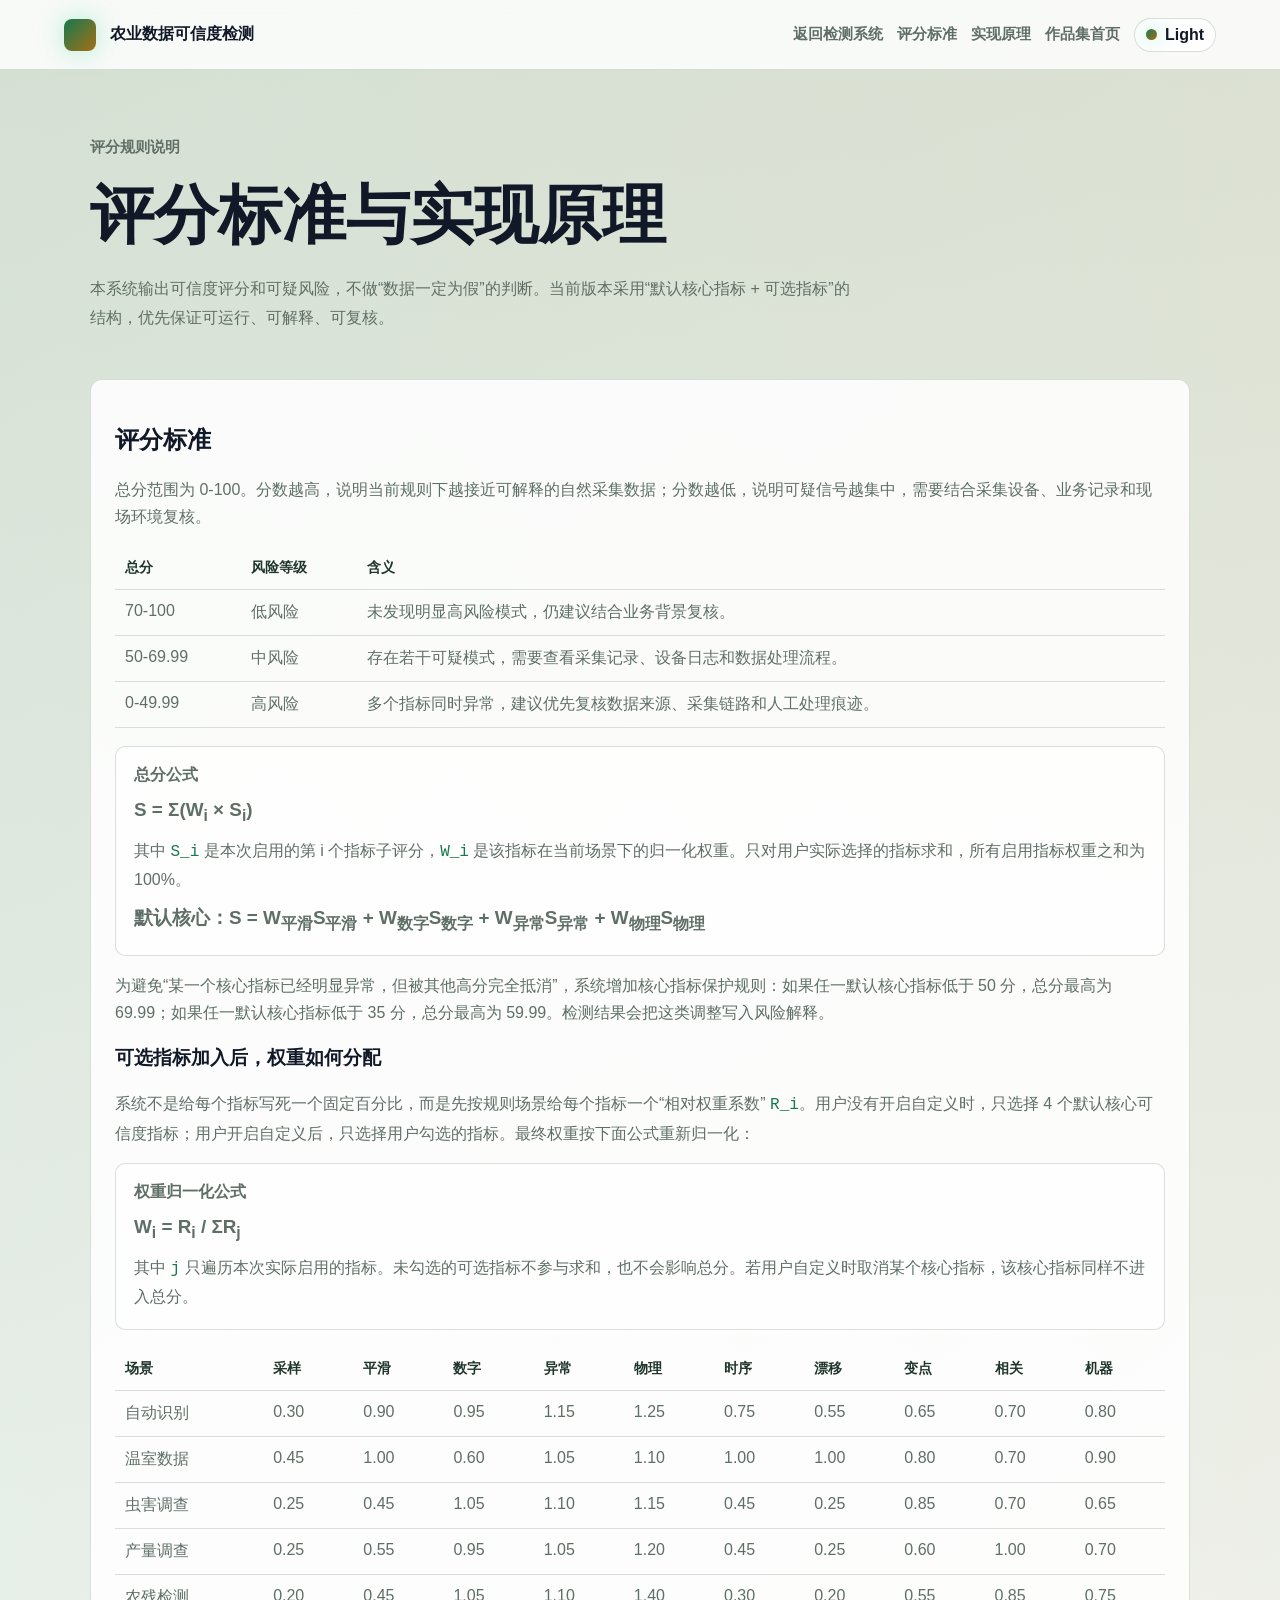
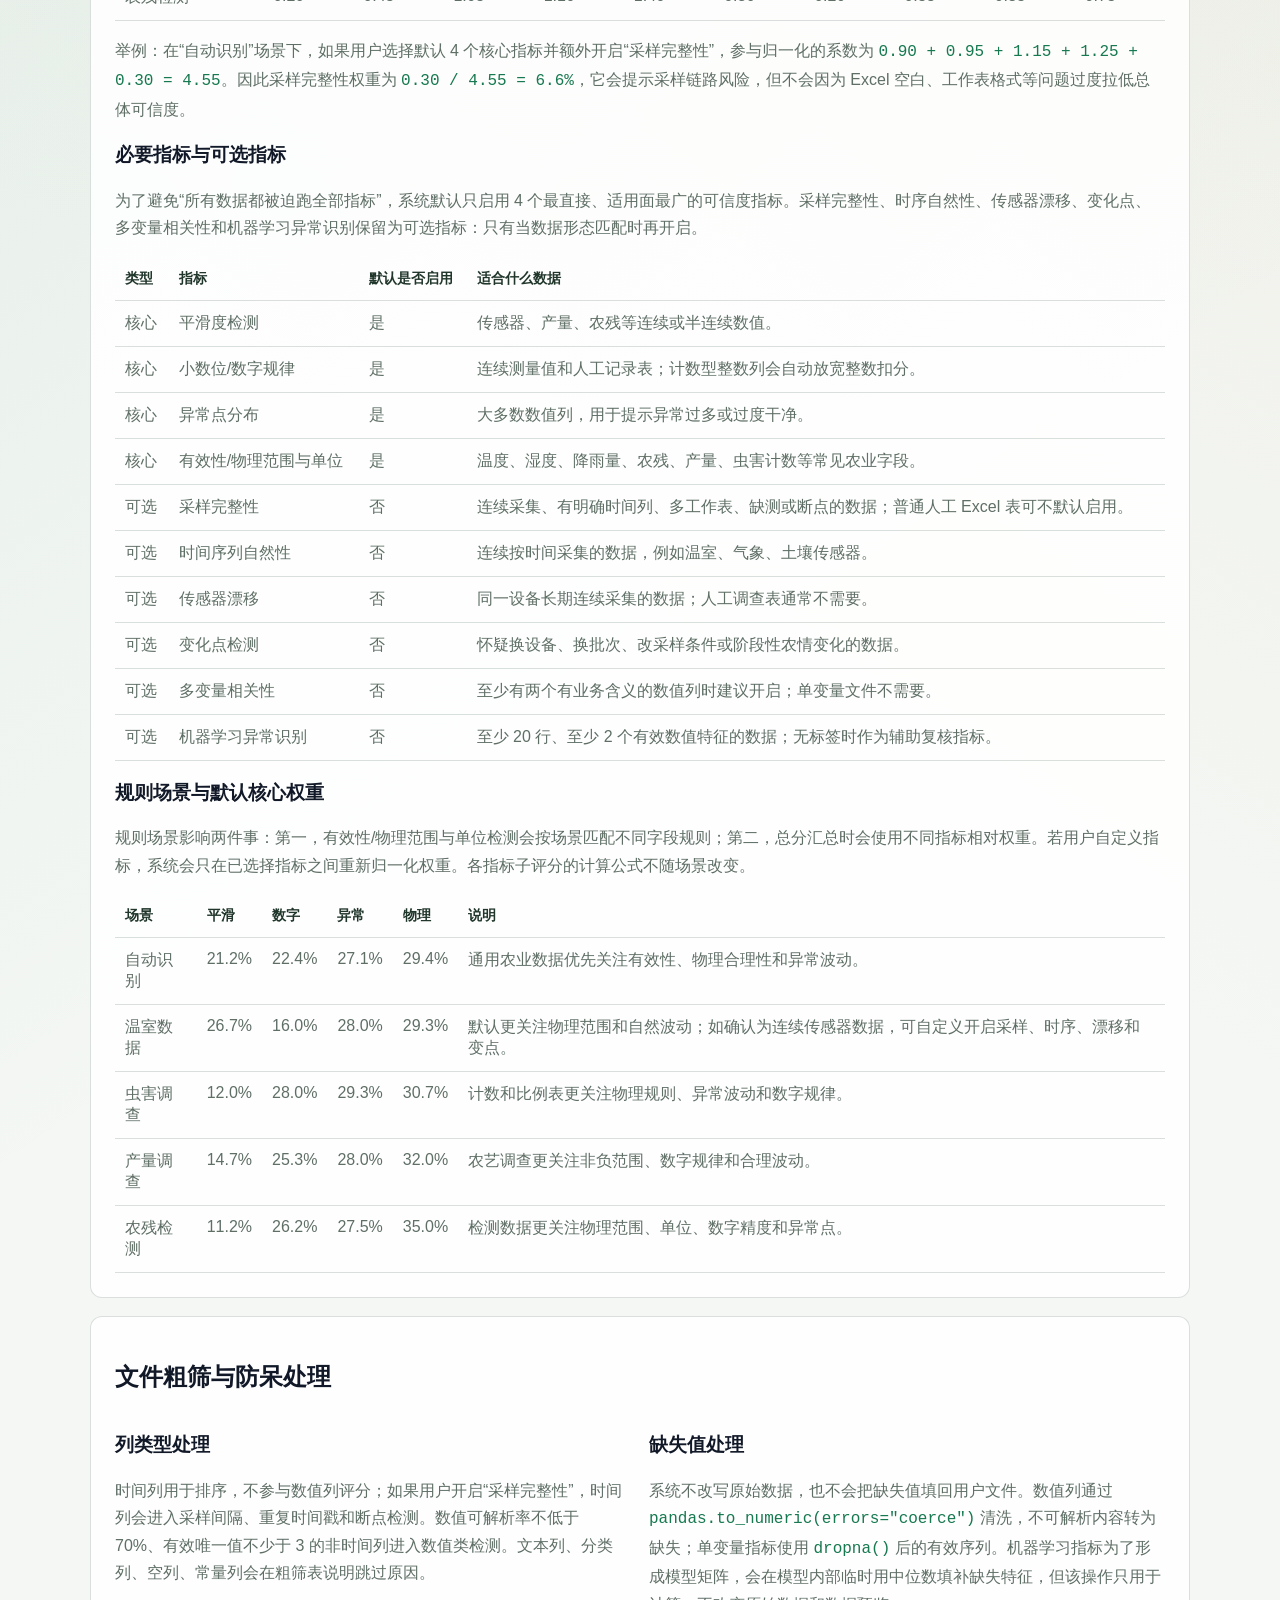
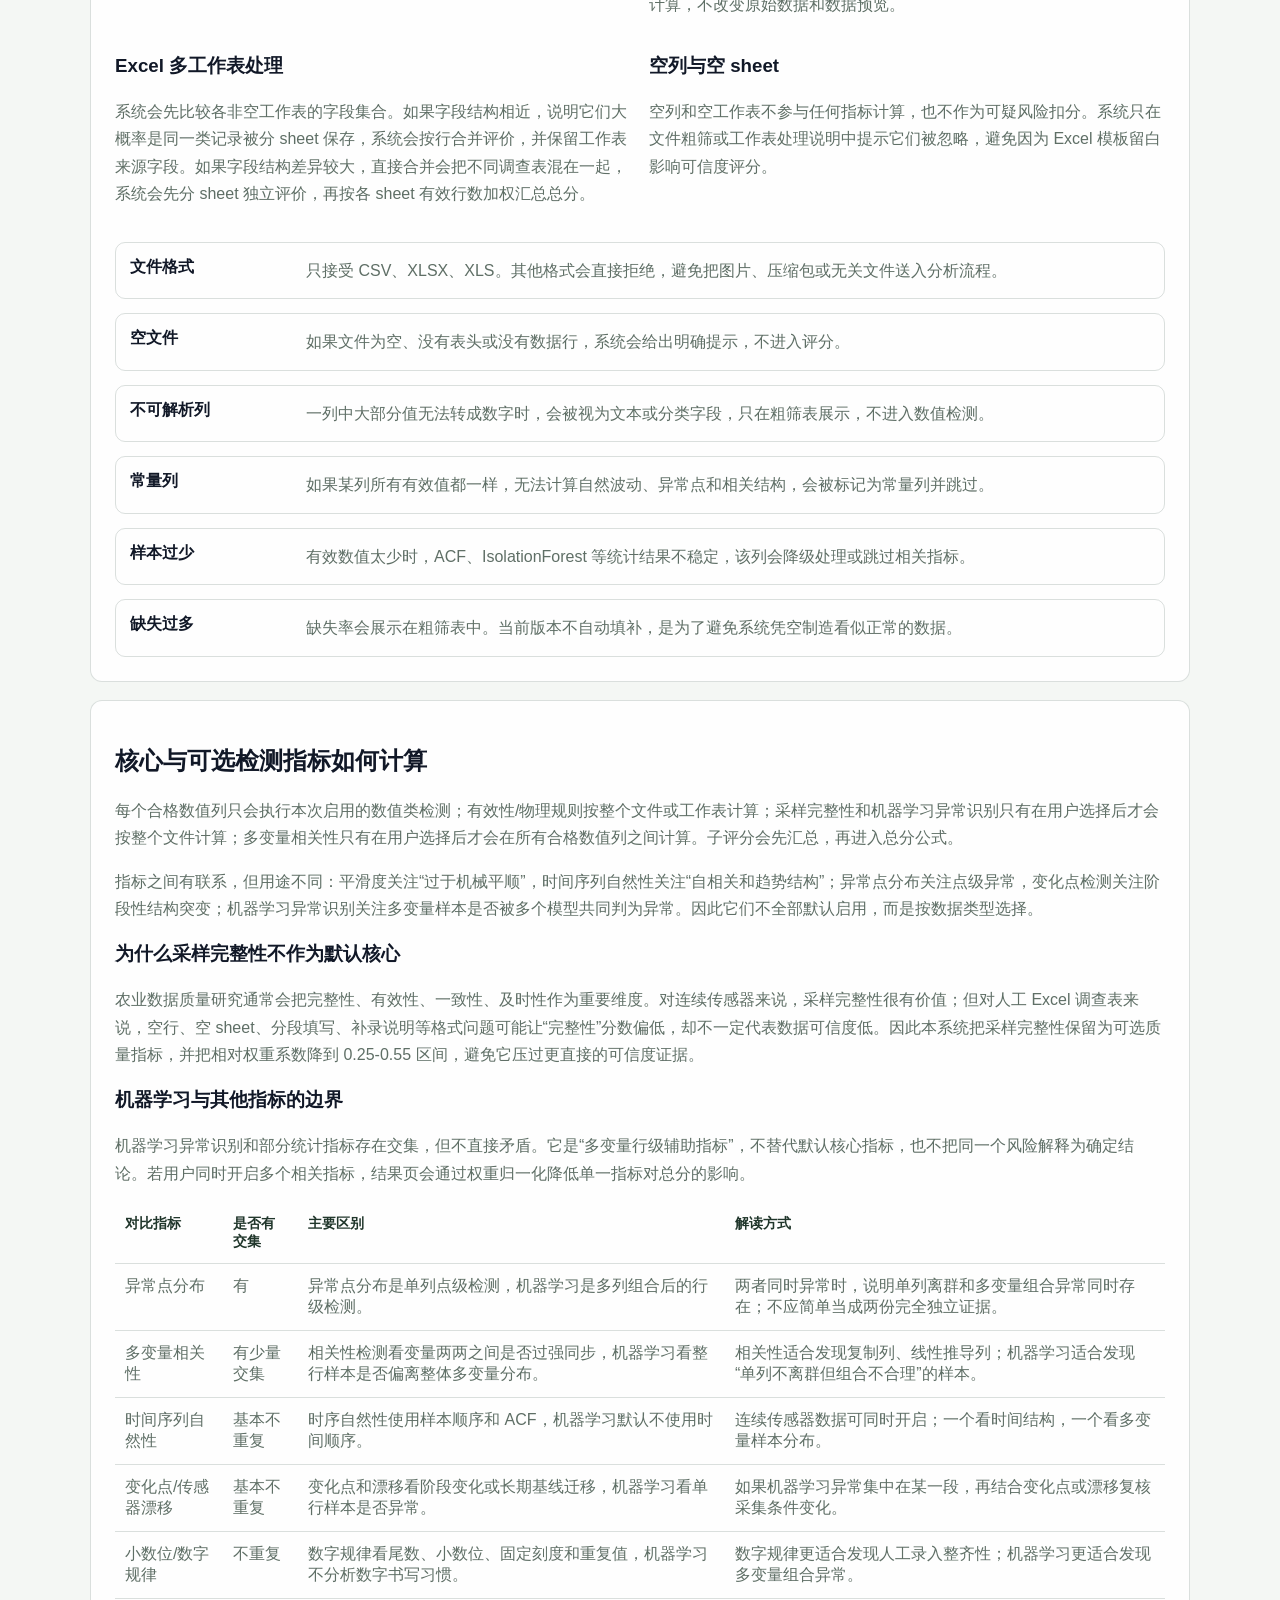
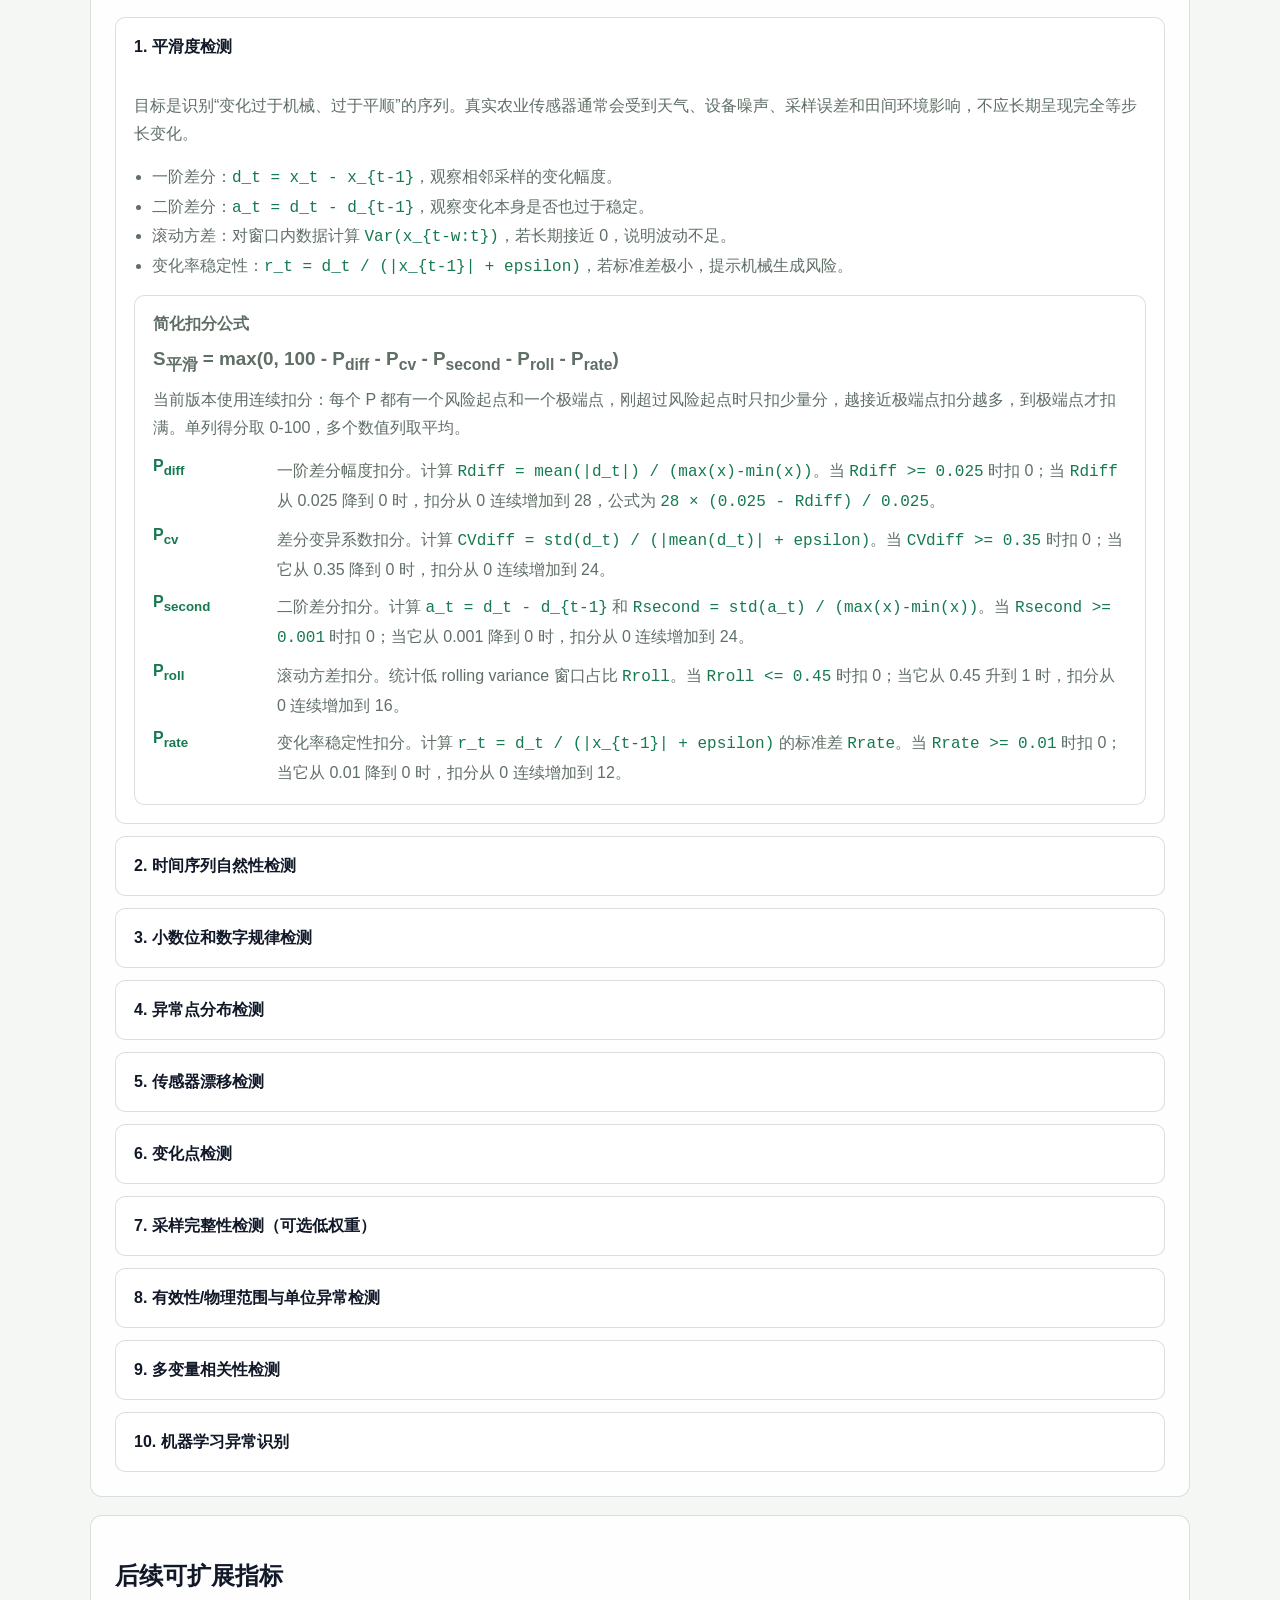
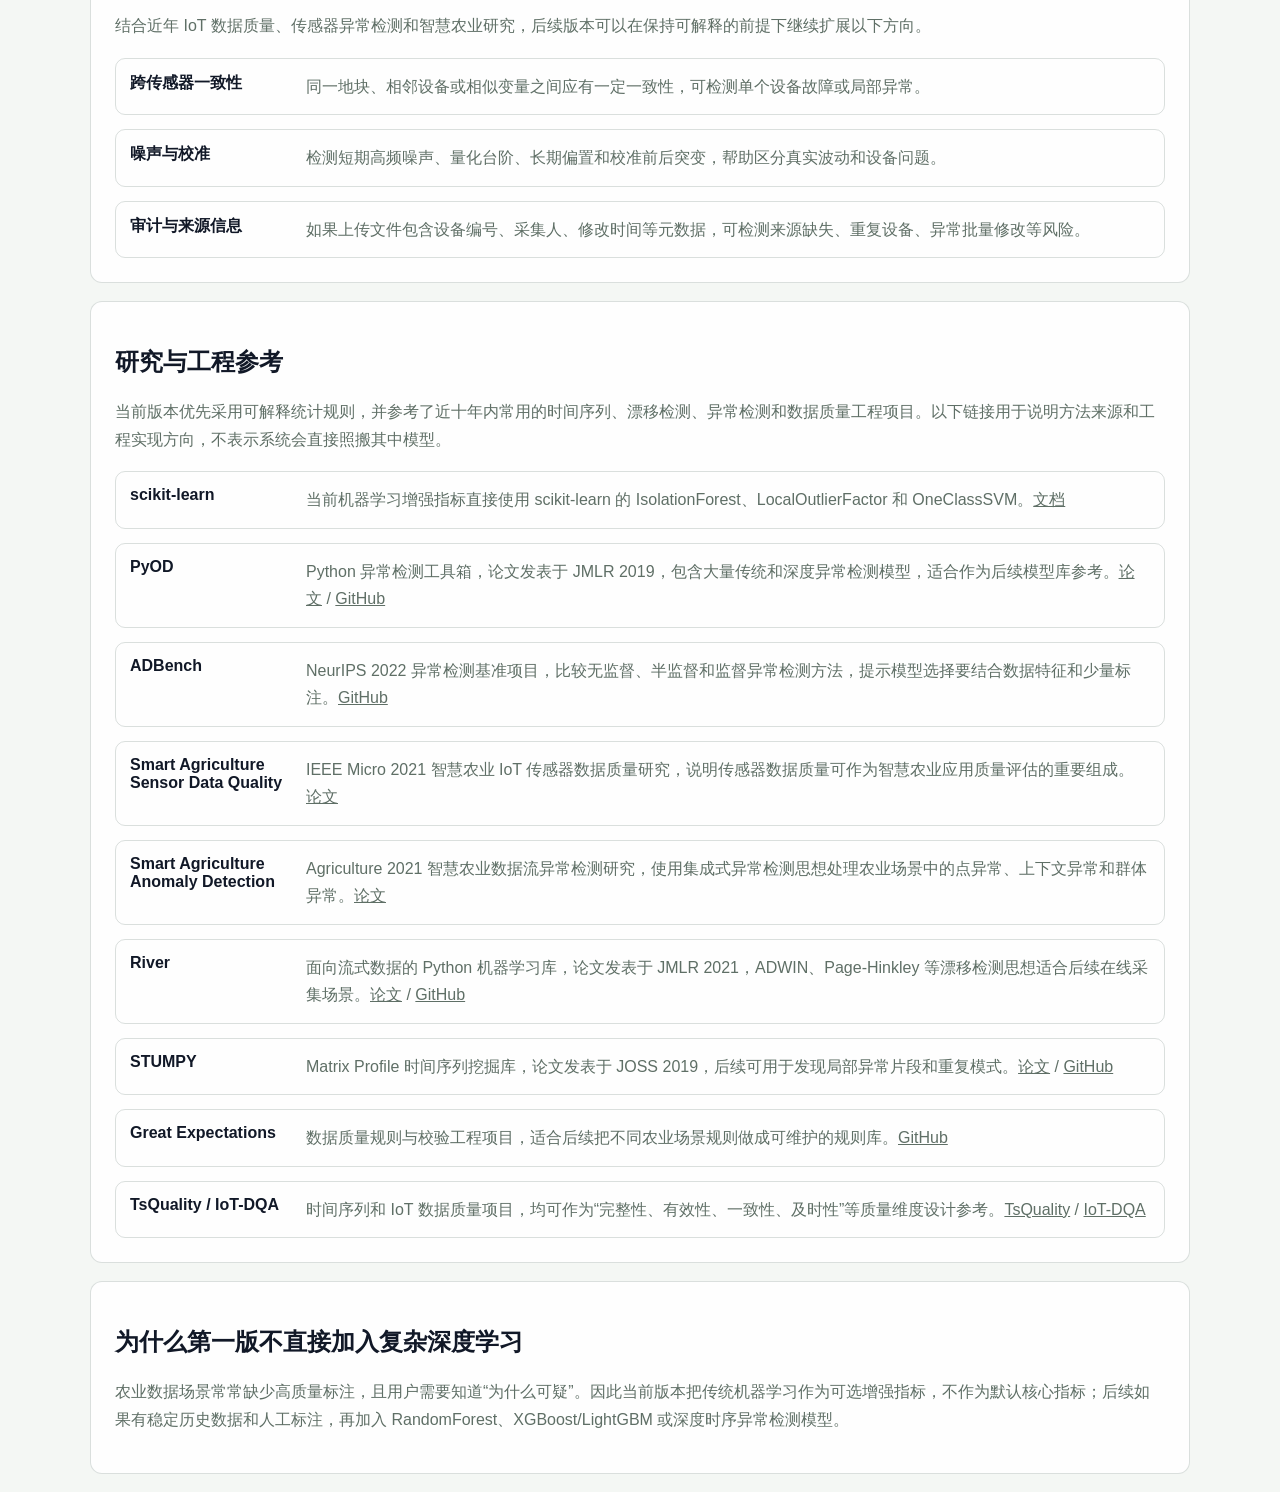
==== commit 87f70493: "指标修改" ====
--- a/web/methodology.html
+++ b/web/methodology.html
@@ -29,7 +29,7 @@
     <section class="method-hero">
       <p class="eyebrow">评分规则说明</p>
       <h1>评分标准与实现原理</h1>
-      <p>本系统输出可信度评分和可疑风险，不做“数据一定为假”的判断。当前版本采用“默认核心指标 + 可选增强指标”的结构，优先保证可运行、可解释、可复核。</p>
+      <p>本系统输出可信度评分和可疑风险，不做“数据一定为假”的判断。当前版本采用“默认核心指标 + 可选指标”的结构，优先保证可运行、可解释、可复核。</p>
     </section>
 
     <section id="scoring" class="method-card">
@@ -49,10 +49,11 @@
         <span>总分公式</span>
         <p class="formula">S = Σ(W<sub>i</sub> × S<sub>i</sub>)</p>
         <p>其中 <code>S_i</code> 是本次启用的第 i 个指标子评分，<code>W_i</code> 是该指标在当前场景下的归一化权重。只对用户实际选择的指标求和，所有启用指标权重之和为 100%。</p>
-        <p class="formula">默认核心：S = W<sub>采样</sub>S<sub>采样</sub> + W<sub>平滑</sub>S<sub>平滑</sub> + W<sub>数字</sub>S<sub>数字</sub> + W<sub>异常</sub>S<sub>异常</sub> + W<sub>物理</sub>S<sub>物理</sub></p>
-      </div>
+        <p class="formula">默认核心：S = W<sub>平滑</sub>S<sub>平滑</sub> + W<sub>数字</sub>S<sub>数字</sub> + W<sub>异常</sub>S<sub>异常</sub> + W<sub>物理</sub>S<sub>物理</sub></p>
+      </div>
+      <p>为避免“某一个核心指标已经明显异常，但被其他高分完全抵消”，系统增加核心指标保护规则：如果任一默认核心指标低于 50 分，总分最高为 69.99；如果任一默认核心指标低于 35 分，总分最高为 59.99。检测结果会把这类调整写入风险解释。</p>
       <h3>可选指标加入后，权重如何分配</h3>
-      <p>系统不是给每个指标写死一个固定百分比，而是先按规则场景给每个指标一个“相对权重系数” <code>R_i</code>。用户没有开启自定义时，只选择 5 个默认核心指标；用户开启自定义后，只选择用户勾选的指标。最终权重按下面公式重新归一化：</p>
+      <p>系统不是给每个指标写死一个固定百分比，而是先按规则场景给每个指标一个“相对权重系数” <code>R_i</code>。用户没有开启自定义时，只选择 4 个默认核心可信度指标；用户开启自定义后，只选择用户勾选的指标。最终权重按下面公式重新归一化：</p>
       <div class="formula-box compact-formula">
         <span>权重归一化公式</span>
         <p class="formula">W<sub>i</sub> = R<sub>i</sub> / ΣR<sub>j</sub></p>
@@ -64,26 +65,26 @@
             <tr><th>场景</th><th>采样</th><th>平滑</th><th>数字</th><th>异常</th><th>物理</th><th>时序</th><th>漂移</th><th>变点</th><th>相关</th><th>机器</th></tr>
           </thead>
           <tbody>
-            <tr><td>自动识别</td><td>1.10</td><td>1.25</td><td>1.05</td><td>1.05</td><td>1.00</td><td>0.80</td><td>0.55</td><td>0.65</td><td>0.75</td><td>0.80</td></tr>
-            <tr><td>温室数据</td><td>1.10</td><td>1.10</td><td>0.65</td><td>0.90</td><td>0.90</td><td>1.00</td><td>1.00</td><td>0.80</td><td>0.70</td><td>0.90</td></tr>
-            <tr><td>虫害调查</td><td>1.00</td><td>0.60</td><td>1.10</td><td>1.00</td><td>1.05</td><td>0.45</td><td>0.25</td><td>0.85</td><td>0.70</td><td>0.65</td></tr>
-            <tr><td>产量调查</td><td>1.00</td><td>0.70</td><td>0.95</td><td>0.95</td><td>1.05</td><td>0.45</td><td>0.25</td><td>0.60</td><td>1.00</td><td>0.70</td></tr>
-            <tr><td>农残检测</td><td>0.90</td><td>0.55</td><td>1.15</td><td>1.00</td><td>1.25</td><td>0.30</td><td>0.20</td><td>0.55</td><td>0.85</td><td>0.75</td></tr>
+            <tr><td>自动识别</td><td>0.30</td><td>0.90</td><td>0.95</td><td>1.15</td><td>1.25</td><td>0.75</td><td>0.55</td><td>0.65</td><td>0.70</td><td>0.80</td></tr>
+            <tr><td>温室数据</td><td>0.45</td><td>1.00</td><td>0.60</td><td>1.05</td><td>1.10</td><td>1.00</td><td>1.00</td><td>0.80</td><td>0.70</td><td>0.90</td></tr>
+            <tr><td>虫害调查</td><td>0.25</td><td>0.45</td><td>1.05</td><td>1.10</td><td>1.15</td><td>0.45</td><td>0.25</td><td>0.85</td><td>0.70</td><td>0.65</td></tr>
+            <tr><td>产量调查</td><td>0.25</td><td>0.55</td><td>0.95</td><td>1.05</td><td>1.20</td><td>0.45</td><td>0.25</td><td>0.60</td><td>1.00</td><td>0.70</td></tr>
+            <tr><td>农残检测</td><td>0.20</td><td>0.45</td><td>1.05</td><td>1.10</td><td>1.40</td><td>0.30</td><td>0.20</td><td>0.55</td><td>0.85</td><td>0.75</td></tr>
           </tbody>
         </table>
       </div>
-      <p>举例：在“自动识别”场景下，如果用户选择默认 5 个核心指标并额外开启“机器学习异常识别”，参与归一化的系数为 <code>1.10 + 1.25 + 1.05 + 1.05 + 1.00 + 0.80 = 6.25</code>。因此机器学习指标权重为 <code>0.80 / 6.25 = 12.8%</code>，其余核心指标权重也会相应下降。检测结果页会显示每个指标本次实际采用的权重。</p>
+      <p>举例：在“自动识别”场景下，如果用户选择默认 4 个核心指标并额外开启“采样完整性”，参与归一化的系数为 <code>0.90 + 0.95 + 1.15 + 1.25 + 0.30 = 4.55</code>。因此采样完整性权重为 <code>0.30 / 4.55 = 6.6%</code>，它会提示采样链路风险，但不会因为 Excel 空白、工作表格式等问题过度拉低总体可信度。</p>
       <h3>必要指标与可选指标</h3>
-      <p>为了避免“所有数据都被迫跑全部指标”，系统默认只启用 5 个最关键、适用面最广的核心指标。时序自然性、传感器漂移、变化点、多变量相关性和机器学习异常识别保留为可选增强指标：只有当数据形态匹配时再开启。</p>
+      <p>为了避免“所有数据都被迫跑全部指标”，系统默认只启用 4 个最直接、适用面最广的可信度指标。采样完整性、时序自然性、传感器漂移、变化点、多变量相关性和机器学习异常识别保留为可选指标：只有当数据形态匹配时再开启。</p>
       <div class="table-wrap">
         <table>
           <thead><tr><th>类型</th><th>指标</th><th>默认是否启用</th><th>适合什么数据</th></tr></thead>
           <tbody>
-            <tr><td>核心</td><td>采样完整性</td><td>是</td><td>所有 CSV/Excel 原始数据，尤其是带时间列、多工作表、缺测或断点的数据。</td></tr>
             <tr><td>核心</td><td>平滑度检测</td><td>是</td><td>传感器、产量、农残等连续或半连续数值。</td></tr>
             <tr><td>核心</td><td>小数位/数字规律</td><td>是</td><td>连续测量值和人工记录表；计数型整数列会自动放宽整数扣分。</td></tr>
             <tr><td>核心</td><td>异常点分布</td><td>是</td><td>大多数数值列，用于提示异常过多或过度干净。</td></tr>
-            <tr><td>核心</td><td>物理范围/单位</td><td>是</td><td>温度、湿度、降雨量、农残、产量、虫害计数等常见农业字段。</td></tr>
+            <tr><td>核心</td><td>有效性/物理范围与单位</td><td>是</td><td>温度、湿度、降雨量、农残、产量、虫害计数等常见农业字段。</td></tr>
+            <tr><td>可选</td><td>采样完整性</td><td>否</td><td>连续采集、有明确时间列、多工作表、缺测或断点的数据；普通人工 Excel 表可不默认启用。</td></tr>
             <tr><td>可选</td><td>时间序列自然性</td><td>否</td><td>连续按时间采集的数据，例如温室、气象、土壤传感器。</td></tr>
             <tr><td>可选</td><td>传感器漂移</td><td>否</td><td>同一设备长期连续采集的数据；人工调查表通常不需要。</td></tr>
             <tr><td>可选</td><td>变化点检测</td><td>否</td><td>怀疑换设备、换批次、改采样条件或阶段性农情变化的数据。</td></tr>
@@ -93,18 +94,18 @@
         </table>
       </div>
       <h3>规则场景与默认核心权重</h3>
-      <p>规则场景影响两件事：第一，物理范围与单位异常检测会按场景匹配不同字段规则；第二，总分汇总时会使用不同指标相对权重。若用户自定义指标，系统会只在已选择指标之间重新归一化权重。各指标子评分的计算公式不随场景改变。</p>
+      <p>规则场景影响两件事：第一，有效性/物理范围与单位检测会按场景匹配不同字段规则；第二，总分汇总时会使用不同指标相对权重。若用户自定义指标，系统会只在已选择指标之间重新归一化权重。各指标子评分的计算公式不随场景改变。</p>
       <div class="table-wrap">
         <table>
           <thead>
-            <tr><th>场景</th><th>采样</th><th>平滑</th><th>数字</th><th>异常</th><th>物理</th><th>说明</th></tr>
+            <tr><th>场景</th><th>平滑</th><th>数字</th><th>异常</th><th>物理</th><th>说明</th></tr>
           </thead>
           <tbody>
-            <tr><td>自动识别</td><td>20.2%</td><td>22.9%</td><td>19.3%</td><td>19.3%</td><td>18.3%</td><td>通用农业数据，默认核心指标相对均衡。</td></tr>
-            <tr><td>温室数据</td><td>23.7%</td><td>23.7%</td><td>14.0%</td><td>19.4%</td><td>19.4%</td><td>默认核心仍保守；如确认为传感器连续数据，可自定义开启时序、漂移和变点。</td></tr>
-            <tr><td>虫害调查</td><td>21.1%</td><td>12.6%</td><td>23.2%</td><td>21.1%</td><td>22.1%</td><td>计数和比例表更关注数字规律、物理规则和异常波动。</td></tr>
-            <tr><td>产量调查</td><td>21.5%</td><td>15.1%</td><td>20.4%</td><td>20.4%</td><td>22.6%</td><td>农艺调查更关注非负范围、采样完整性和合理波动。</td></tr>
-            <tr><td>农残检测</td><td>18.6%</td><td>11.3%</td><td>23.7%</td><td>20.6%</td><td>25.8%</td><td>检测数据更关注物理范围、单位、数字精度和异常点。</td></tr>
+            <tr><td>自动识别</td><td>21.2%</td><td>22.4%</td><td>27.1%</td><td>29.4%</td><td>通用农业数据优先关注有效性、物理合理性和异常波动。</td></tr>
+            <tr><td>温室数据</td><td>26.7%</td><td>16.0%</td><td>28.0%</td><td>29.3%</td><td>默认更关注物理范围和自然波动；如确认为连续传感器数据，可自定义开启采样、时序、漂移和变点。</td></tr>
+            <tr><td>虫害调查</td><td>12.0%</td><td>28.0%</td><td>29.3%</td><td>30.7%</td><td>计数和比例表更关注物理规则、异常波动和数字规律。</td></tr>
+            <tr><td>产量调查</td><td>14.7%</td><td>25.3%</td><td>28.0%</td><td>32.0%</td><td>农艺调查更关注非负范围、数字规律和合理波动。</td></tr>
+            <tr><td>农残检测</td><td>11.2%</td><td>26.2%</td><td>27.5%</td><td>35.0%</td><td>检测数据更关注物理范围、单位、数字精度和异常点。</td></tr>
           </tbody>
         </table>
       </div>
@@ -115,11 +116,21 @@
       <div class="method-columns">
         <div>
           <h3>列类型处理</h3>
-          <p>时间列用于排序，不参与数值列评分，但会进入采样完整性检测。数值可解析率不低于 70%、有效唯一值不少于 3 的非时间列进入数值类检测。文本列、分类列、空列、常量列会在粗筛表说明跳过原因。</p>
+          <p>时间列用于排序，不参与数值列评分；如果用户开启“采样完整性”，时间列会进入采样间隔、重复时间戳和断点检测。数值可解析率不低于 70%、有效唯一值不少于 3 的非时间列进入数值类检测。文本列、分类列、空列、常量列会在粗筛表说明跳过原因。</p>
         </div>
         <div>
           <h3>缺失值处理</h3>
           <p>系统不改写原始数据，也不会把缺失值填回用户文件。数值列通过 <code>pandas.to_numeric(errors="coerce")</code> 清洗，不可解析内容转为缺失；单变量指标使用 <code>dropna()</code> 后的有效序列。机器学习指标为了形成模型矩阵，会在模型内部临时用中位数填补缺失特征，但该操作只用于计算，不改变原始数据和数据预览。</p>
+        </div>
+      </div>
+      <div class="method-columns">
+        <div>
+          <h3>Excel 多工作表处理</h3>
+          <p>系统会先比较各非空工作表的字段集合。如果字段结构相近，说明它们大概率是同一类记录被分 sheet 保存，系统会按行合并评价，并保留工作表来源字段。如果字段结构差异较大，直接合并会把不同调查表混在一起，系统会先分 sheet 独立评价，再按各 sheet 有效行数加权汇总总分。</p>
+        </div>
+        <div>
+          <h3>空列与空 sheet</h3>
+          <p>空列和空工作表不参与任何指标计算，也不作为可疑风险扣分。系统只在文件粗筛或工作表处理说明中提示它们被忽略，避免因为 Excel 模板留白影响可信度评分。</p>
         </div>
       </div>
       <div class="method-list compact-list">
@@ -134,8 +145,10 @@
 
     <section id="principles" class="method-card">
       <h2>核心与可选检测指标如何计算</h2>
-      <p>每个合格数值列只会执行本次启用的数值类检测；采样完整性、物理规则和机器学习异常识别按整个文件计算；多变量相关性只有在用户选择后才会在所有合格数值列之间计算。子评分会先汇总，再进入总分公式。</p>
+      <p>每个合格数值列只会执行本次启用的数值类检测；有效性/物理规则按整个文件或工作表计算；采样完整性和机器学习异常识别只有在用户选择后才会按整个文件计算；多变量相关性只有在用户选择后才会在所有合格数值列之间计算。子评分会先汇总，再进入总分公式。</p>
       <p>指标之间有联系，但用途不同：平滑度关注“过于机械平顺”，时间序列自然性关注“自相关和趋势结构”；异常点分布关注点级异常，变化点检测关注阶段性结构突变；机器学习异常识别关注多变量样本是否被多个模型共同判为异常。因此它们不全部默认启用，而是按数据类型选择。</p>
+      <h3>为什么采样完整性不作为默认核心</h3>
+      <p>农业数据质量研究通常会把完整性、有效性、一致性、及时性作为重要维度。对连续传感器来说，采样完整性很有价值；但对人工 Excel 调查表来说，空行、空 sheet、分段填写、补录说明等格式问题可能让“完整性”分数偏低，却不一定代表数据可信度低。因此本系统把采样完整性保留为可选质量指标，并把相对权重系数降到 0.25-0.55 区间，避免它压过更直接的可信度证据。</p>
       <h3>机器学习与其他指标的边界</h3>
       <p>机器学习异常识别和部分统计指标存在交集，但不直接矛盾。它是“多变量行级辅助指标”，不替代默认核心指标，也不把同一个风险解释为确定结论。若用户同时开启多个相关指标，结果页会通过权重归一化降低单一指标对总分的影响。</p>
       <div class="table-wrap">
@@ -198,22 +211,23 @@
 
         <details>
           <summary>3. 小数位和数字规律检测</summary>
-          <p>目标是识别人工录入或生成数据常见的“数字太整齐”现象。系统会先区分连续传感器数值和计数型调查指标：温度、湿度、残留浓度等连续值不应长期过于整齐；卵块、卵粒数、成虫数等计数型指标天然可以全部为整数。</p>
+          <p>目标是识别人工录入或生成数据常见的“数字太整齐”现象。系统会先区分连续传感器数值、计数型调查指标和多位数离散整数：温度、湿度、残留浓度等连续值不应长期过于整齐；卵块、卵粒数、成虫数等计数型指标天然可以全部为整数；如果整数列同时出现 1 位、2 位、3 位数，系统会把它理解为计数规模变化，而不是直接按“小数位全为 0”扣重分。</p>
           <ul>
             <li>整数比例：统计 <code>x mod 1 = 0</code> 的比例。</li>
             <li>小数位分布：统计 0 位、1 位、2 位等小数精度是否异常集中。</li>
             <li>末位数字分布：统计最后一位有效数字 0-9 的频率，检测是否大量集中在 0、5 或固定尾数。</li>
+            <li>整数位数分布：统计 1 位、2 位、3 位等整数位数，识别离散计数列是否只是因为数量级变化而呈现整数。</li>
             <li>重复值比例：统计众数占比和连续重复长度。</li>
             <li>固定步长：观察相邻差分是否频繁落在同一个值。</li>
           </ul>
           <div class="formula-box compact-formula">
             <span>简化扣分公式</span>
             <p class="formula">S<sub>数字</sub> = max(0, 100 - P<sub>int</sub> - P<sub>decimal</sub> - P<sub>tail</sub> - P<sub>round</sub> - P<sub>dup</sub>)</p>
-            <p>当前版本使用连续扣分：数字规律越集中，扣分越多；刚超过阈值时只是轻微风险，接近 100% 集中时才扣满。若字段名显示为计数型整数列，例如卵块、卵粒数、幼虫数、成虫数、株数、出蜂数，且数值为非负整数，则整数比例、小数位一致和 0.05 倍数不扣分。</p>
+            <p>当前版本使用连续扣分：数字规律越集中，扣分越多；刚超过阈值时只是轻微风险，接近 100% 集中时才扣满。若字段名显示为计数型整数列，例如卵块、卵粒数、幼虫数、成虫数、株数、出蜂数，且数值为非负整数，则整数比例、小数位一致和 0.05 倍数不扣分。若没有明显计数字段名，但整数列同时包含多个整数位数且唯一值较多，也会按“多位数离散整数”降低整数相关扣分。</p>
             <dl class="symbol-list">
               <dt>P<sub>int</sub></dt><dd>整数比例扣分。统计整数比例 <code>Rint</code>。当 <code>Rint <= 0.75</code> 时扣 0；当它从 0.75 升到 1 时，扣分从 0 连续增加到 24。</dd>
               <dt>P<sub>decimal</sub></dt><dd>小数位集中扣分。统计最常见小数位占比 <code>Rdecimal</code>。当 <code>Rdecimal <= 0.90</code> 时扣 0；当它从 0.90 升到 1 时，扣分从 0 连续增加到 20。</dd>
-              <dt>P<sub>tail</sub></dt><dd>末位数字集中扣分。统计最后一位有效数字的最常见占比 <code>Rtail</code>。连续型字段中，当 <code>Rtail <= 0.35</code> 时扣 0；当它从 0.35 升到 1 时，扣分从 0 连续增加到 18。计数型字段阈值放宽为 0.65 到 0.95，最多扣 8 分。</dd>
+              <dt>P<sub>tail</sub></dt><dd>末位数字集中扣分。统计最后一位有效数字的最常见占比 <code>Rtail</code>。连续型字段中，当 <code>Rtail <= 0.35</code> 时扣 0；当它从 0.35 升到 1 时，扣分从 0 连续增加到 18。计数型字段阈值放宽到 0.75-0.98，最多扣 8 分；多位数离散整数阈值为 0.70-0.98，最多扣 10 分；小范围整数列的末位数字等同于取值类别，不按尾数集中扣分。</dd>
               <dt>P<sub>round</sub></dt><dd>固定刻度扣分。统计落在 0.05 整数倍上的比例 <code>Rround</code>。当 <code>Rround <= 0.80</code> 时扣 0；当它从 0.80 升到 1 时，扣分从 0 连续增加到 16。</dd>
               <dt>P<sub>dup</sub></dt><dd>重复值扣分。计算重复比例 <code>Rdup = 1 - 唯一值数量 / 有效样本数</code>。当 <code>Rdup <= 0.45</code> 时扣 0；当它从 0.45 升到 1 时，扣分从 0 连续增加到 12。</dd>
             </dl>
@@ -286,8 +300,8 @@
         </details>
 
         <details>
-          <summary>7. 采样完整性检测</summary>
-          <p>目标是复核原始采集链路是否完整，重点关注时间间隔、重复时间戳、连续缺测和 Excel 工作表结构。没有时间列时不会直接判定高风险，但会提示无法复核采样完整性。</p>
+          <summary>7. 采样完整性检测（可选低权重）</summary>
+          <p>目标是复核原始采集链路是否完整，重点关注时间间隔、重复时间戳、连续缺测和 Excel 工作表结构。没有时间列时不会直接判定高风险，但会提示无法复核采样完整性。该指标默认不启用，适合连续采集或需要专门检查采样链路的数据。</p>
           <ul>
             <li>时间间隔 CV：<code>CV = std(Δt) / mean(Δt)</code>，衡量采样频率是否稳定。</li>
             <li>重复时间戳比例：统计重复时间点占比。</li>
@@ -309,7 +323,7 @@
         </details>
 
         <details>
-          <summary>8. 物理范围与单位异常检测</summary>
+          <summary>8. 有效性/物理范围与单位异常检测</summary>
           <p>目标是用农业常识做防呆复核。用户可选择“温室数据 / 虫害调查 / 产量调查 / 农残检测”等场景，系统按字段名称匹配规则，并在总分公式中切换对应场景权重。该指标只提示单位、量纲或录入风险，不替代法规限量或专家判定。</p>
           <ul>
             <li>温室数据：温度、湿度、土壤水分、光照、CO2、pH、EC。</li>
@@ -392,11 +406,12 @@
         <div><b>scikit-learn</b><span>当前机器学习增强指标直接使用 scikit-learn 的 IsolationForest、LocalOutlierFactor 和 OneClassSVM。<a href="https://scikit-learn.org/stable/modules/outlier_detection.html" target="_blank">文档</a></span></div>
         <div><b>PyOD</b><span>Python 异常检测工具箱，论文发表于 JMLR 2019，包含大量传统和深度异常检测模型，适合作为后续模型库参考。<a href="https://www.jmlr.org/papers/v20/19-011.html" target="_blank">论文</a> / <a href="https://github.com/yzhao062/pyod" target="_blank">GitHub</a></span></div>
         <div><b>ADBench</b><span>NeurIPS 2022 异常检测基准项目，比较无监督、半监督和监督异常检测方法，提示模型选择要结合数据特征和少量标注。<a href="https://github.com/Minqi824/ADBench" target="_blank">GitHub</a></span></div>
+        <div><b>Smart Agriculture Sensor Data Quality</b><span>IEEE Micro 2021 智慧农业 IoT 传感器数据质量研究，说明传感器数据质量可作为智慧农业应用质量评估的重要组成。<a href="https://arxiv.org/abs/2105.02819" target="_blank">论文</a></span></div>
         <div><b>Smart Agriculture Anomaly Detection</b><span>Agriculture 2021 智慧农业数据流异常检测研究，使用集成式异常检测思想处理农业场景中的点异常、上下文异常和群体异常。<a href="https://www.mdpi.com/2077-0472/11/11/1083" target="_blank">论文</a></span></div>
         <div><b>River</b><span>面向流式数据的 Python 机器学习库，论文发表于 JMLR 2021，ADWIN、Page-Hinkley 等漂移检测思想适合后续在线采集场景。<a href="https://www.jmlr.org/papers/v22/20-1380.html" target="_blank">论文</a> / <a href="https://github.com/online-ml/river" target="_blank">GitHub</a></span></div>
         <div><b>STUMPY</b><span>Matrix Profile 时间序列挖掘库，论文发表于 JOSS 2019，后续可用于发现局部异常片段和重复模式。<a href="https://joss.theoj.org/papers/10.21105/joss.01504" target="_blank">论文</a> / <a href="https://github.com/stumpy-dev/stumpy" target="_blank">GitHub</a></span></div>
         <div><b>Great Expectations</b><span>数据质量规则与校验工程项目，适合后续把不同农业场景规则做成可维护的规则库。<a href="https://github.com/great-expectations/great_expectations" target="_blank">GitHub</a></span></div>
-        <div><b>IoT-DQA</b><span>IoT time-series 数据质量评估项目，可作为“完整性、有效性、一致性”等质量维度设计参考。<a href="https://jeafreezy.github.io/iot-dqa/" target="_blank">项目页面</a></span></div>
+        <div><b>TsQuality / IoT-DQA</b><span>时间序列和 IoT 数据质量项目，均可作为“完整性、有效性、一致性、及时性”等质量维度设计参考。<a href="https://thssdb.github.io/TsQuality/" target="_blank">TsQuality</a> / <a href="https://jeafreezy.github.io/iot-dqa/" target="_blank">IoT-DQA</a></span></div>
       </div>
     </section>
 
